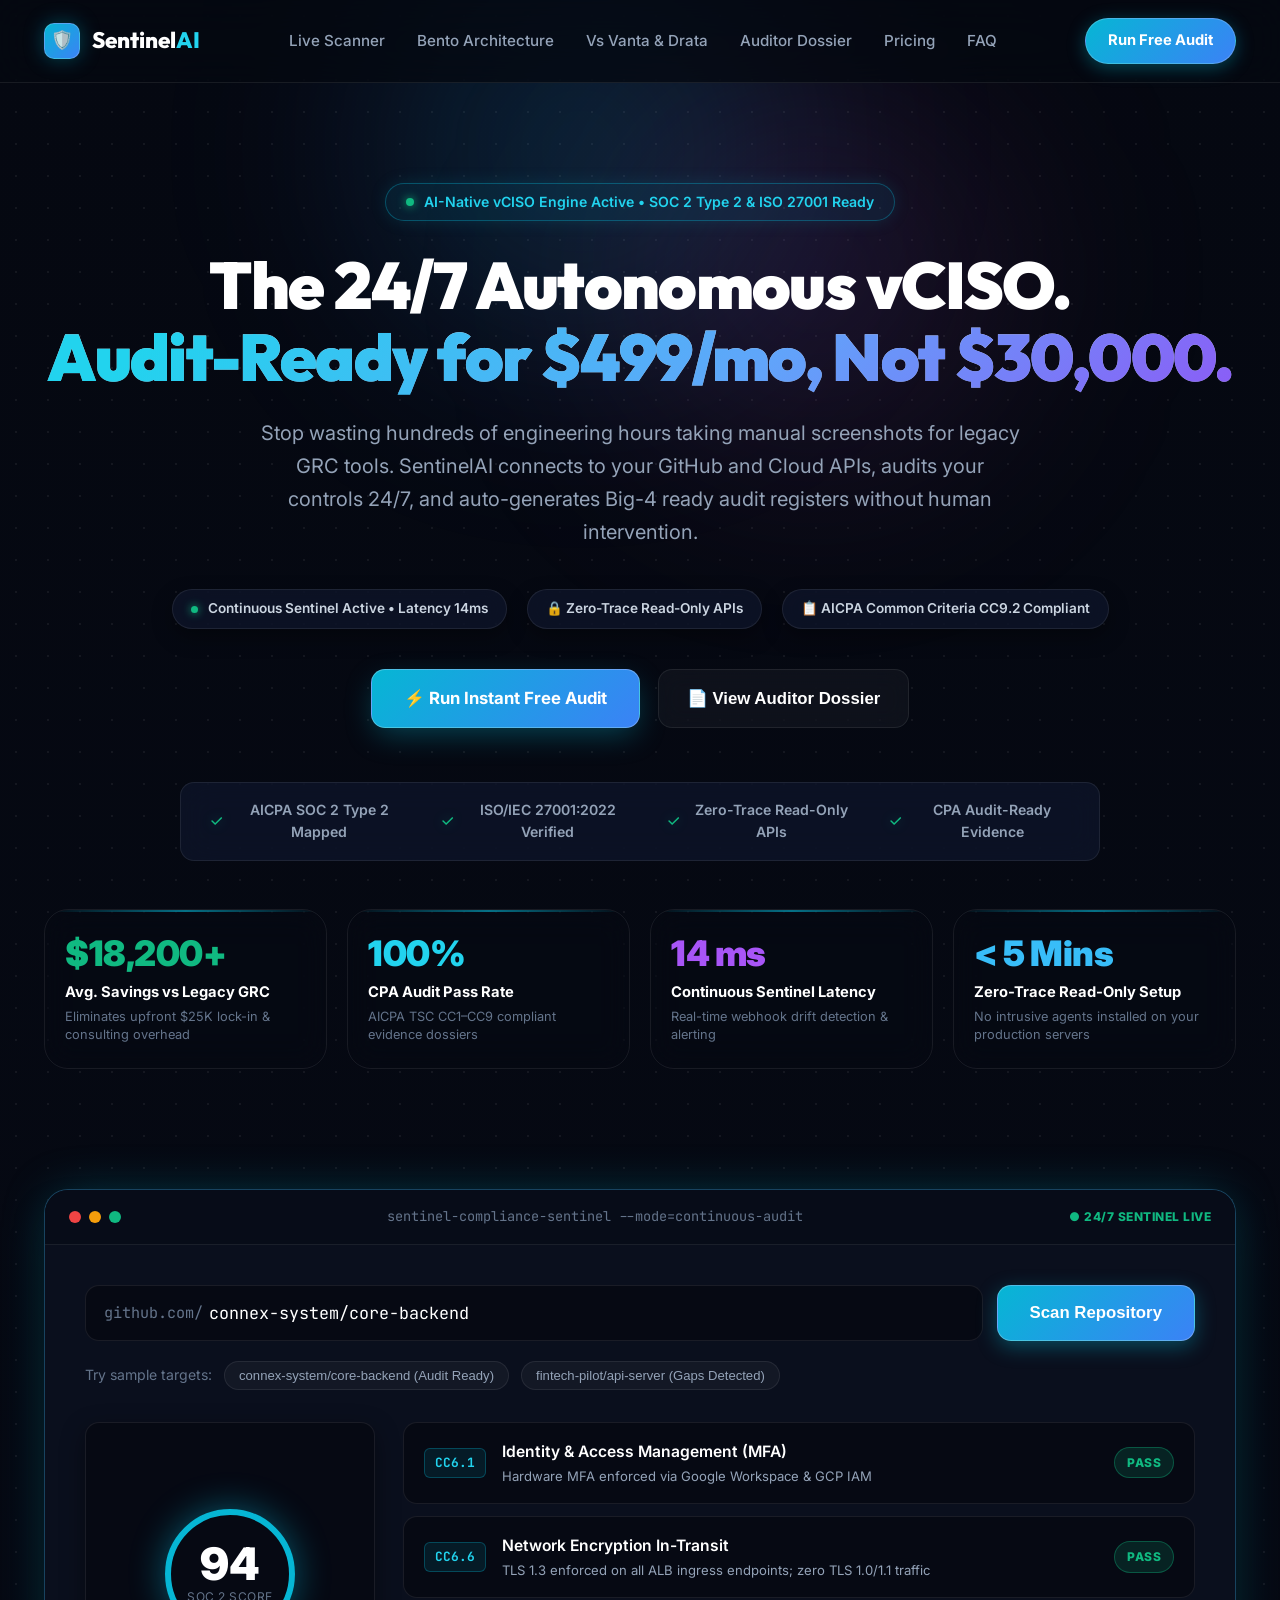
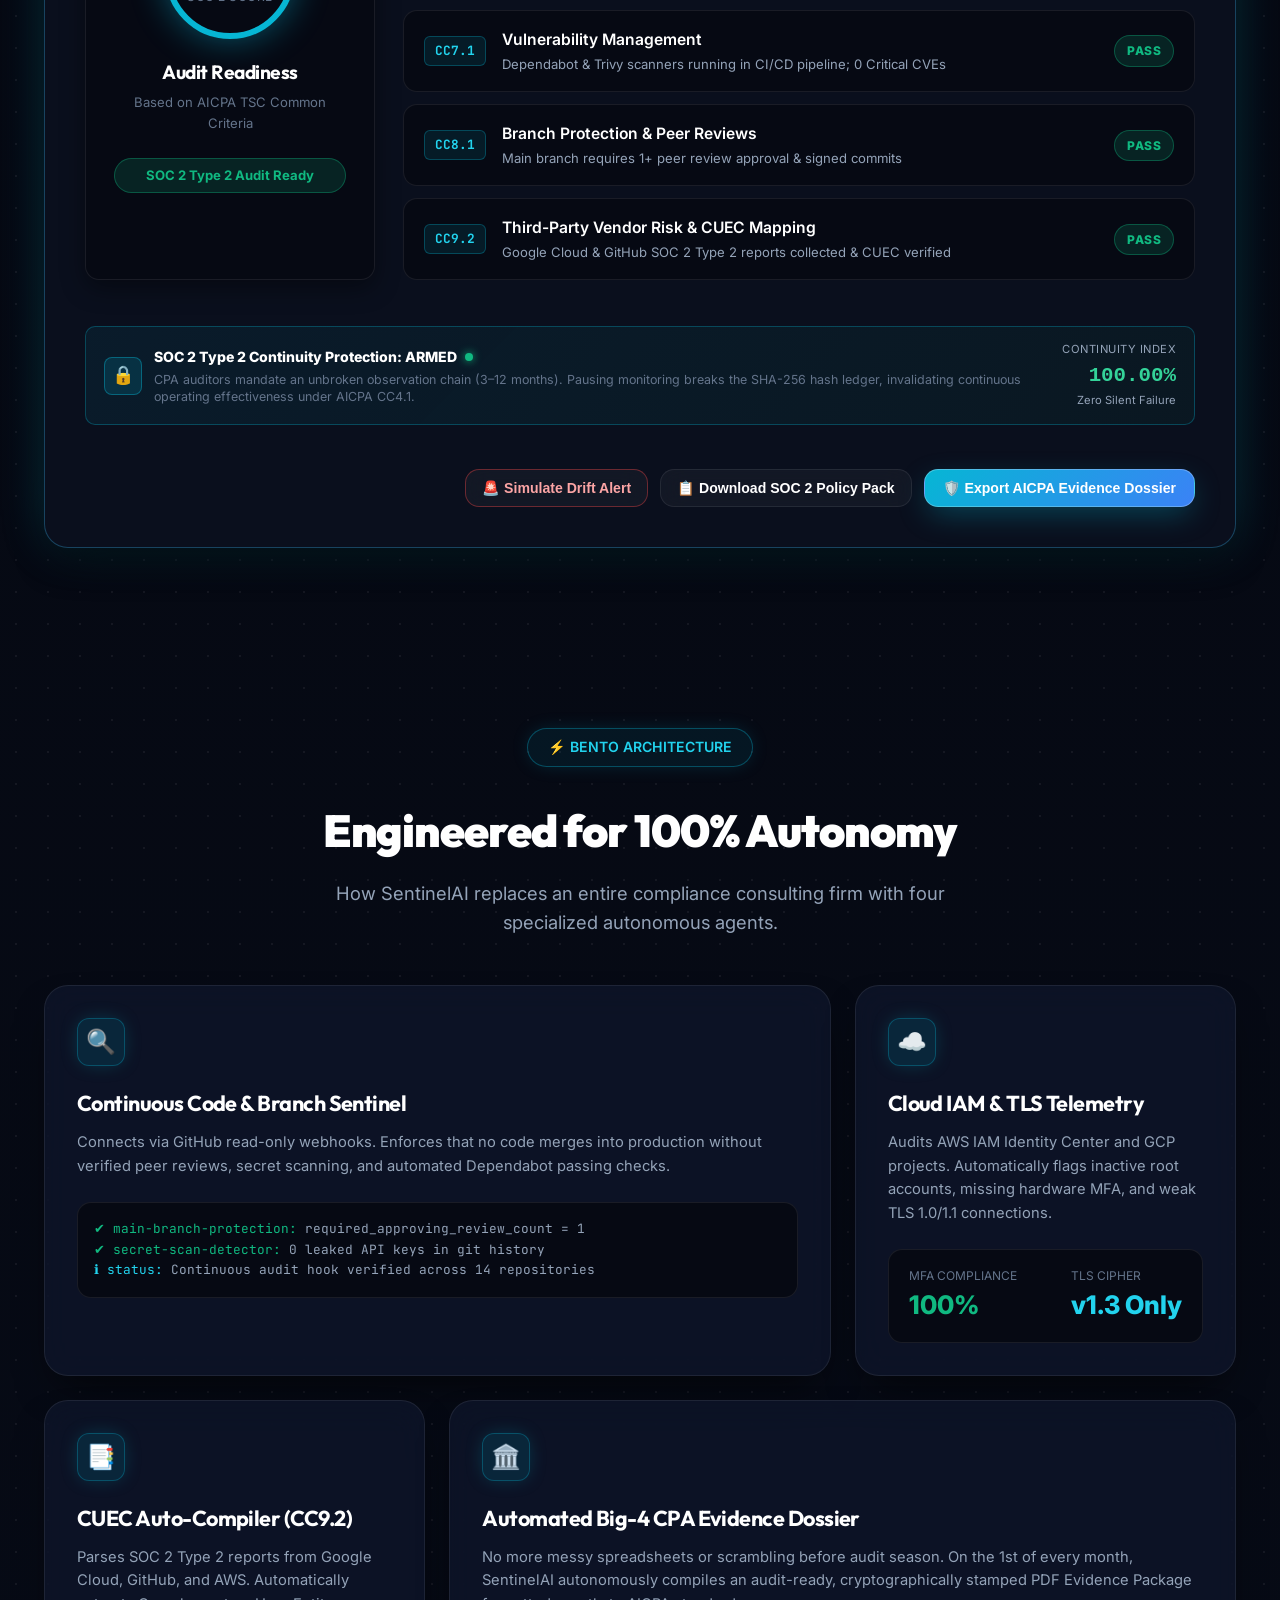
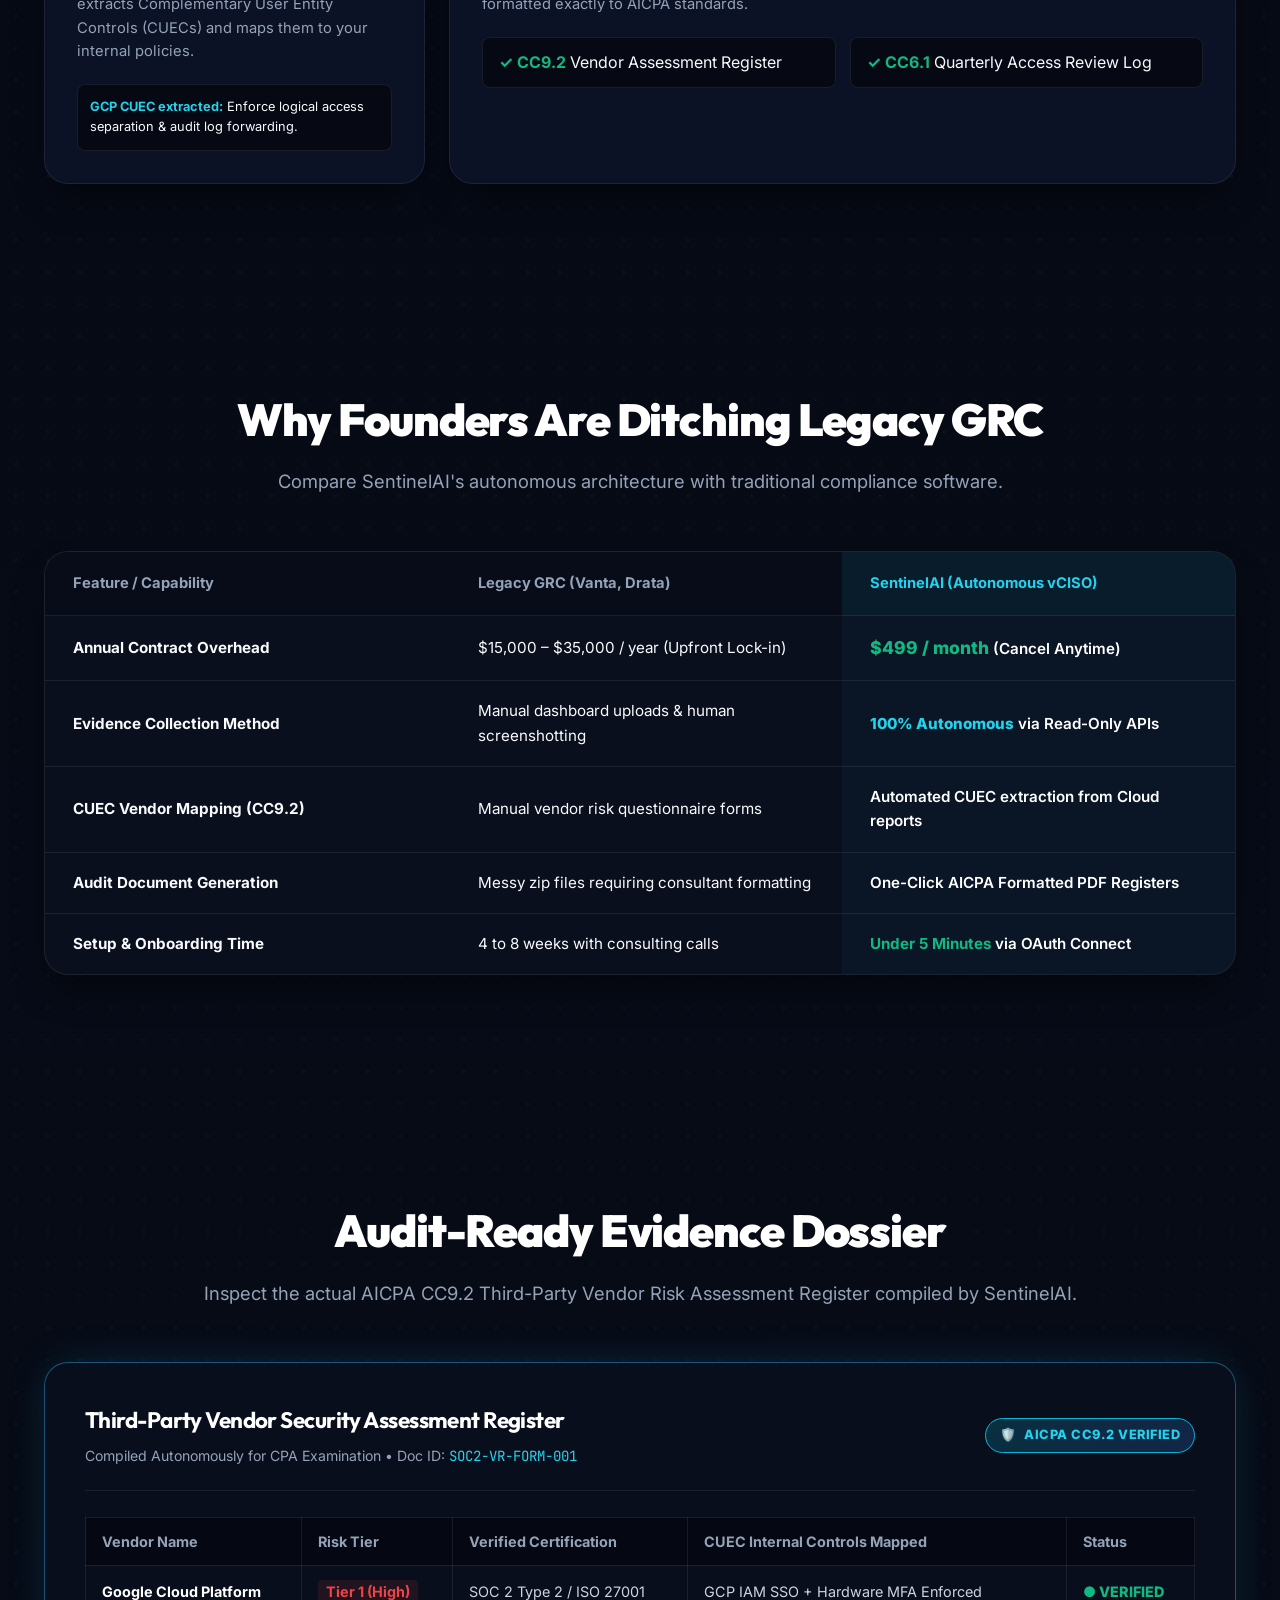
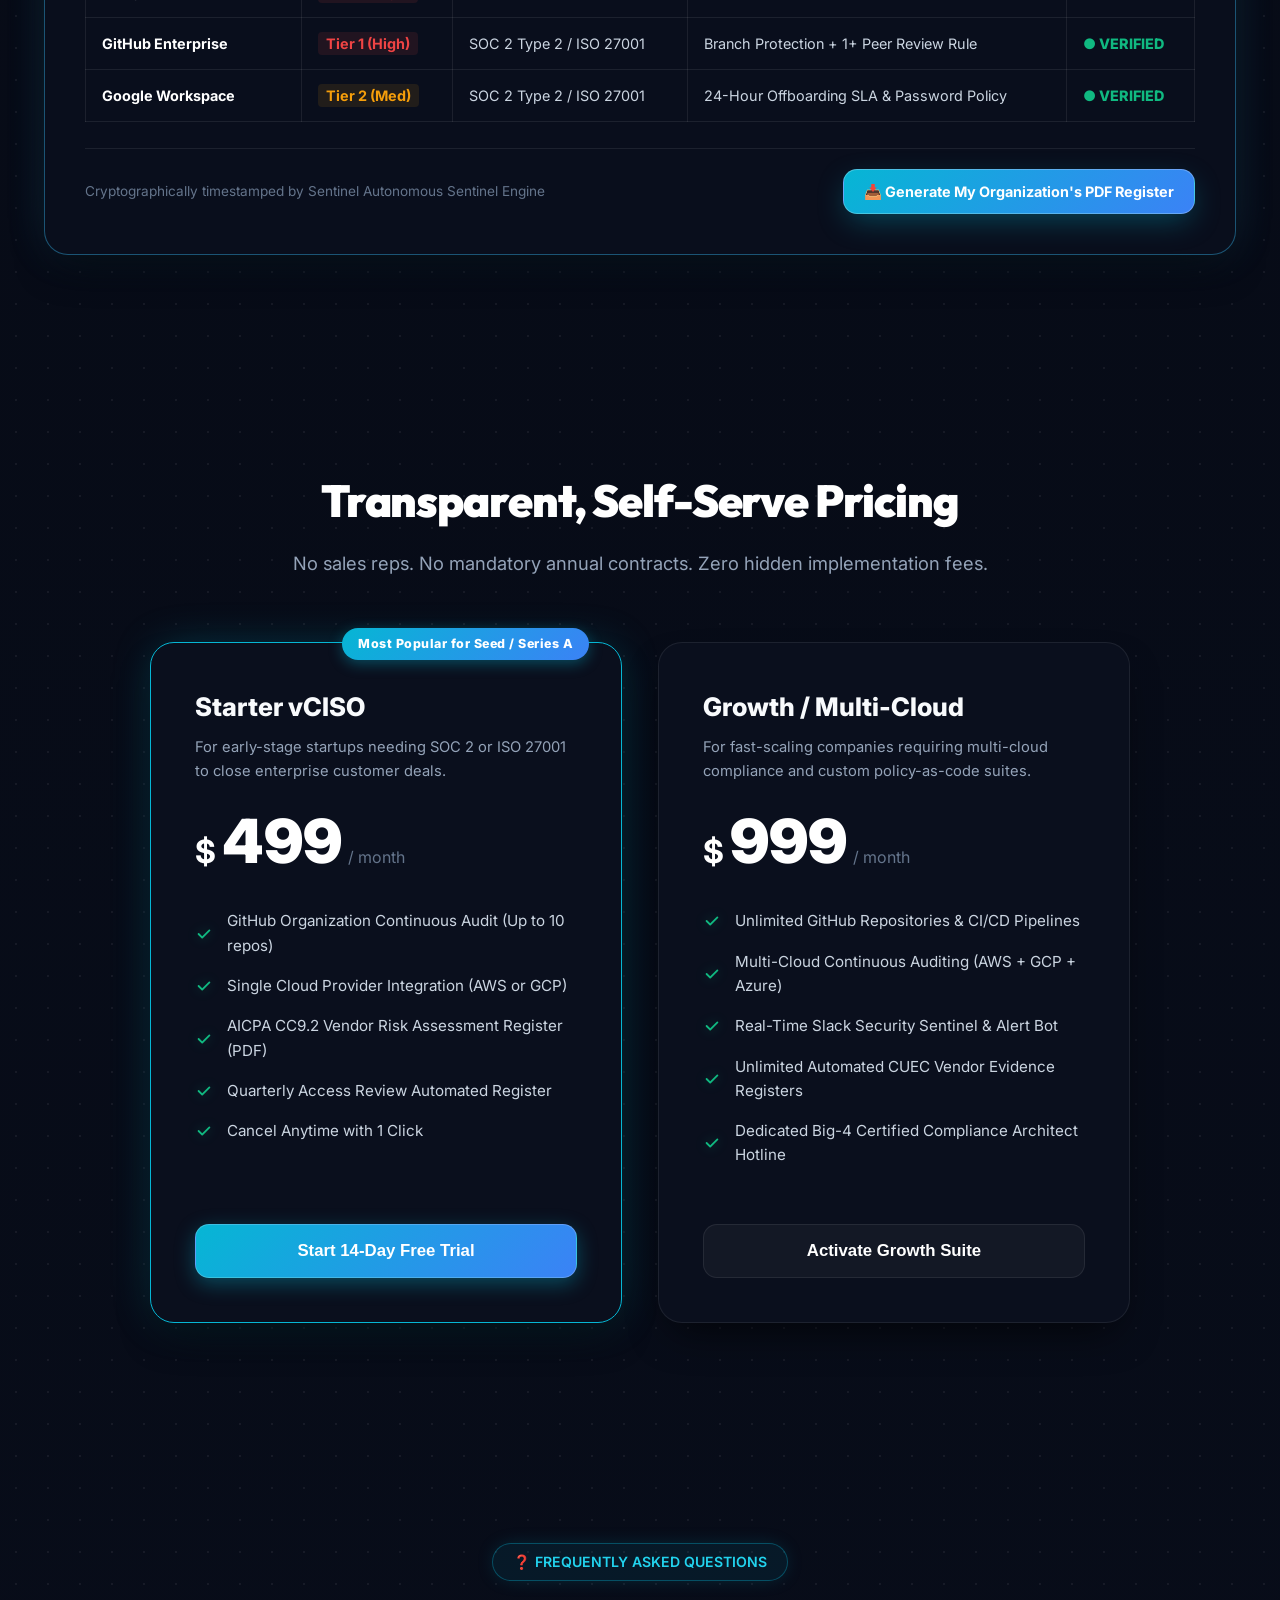
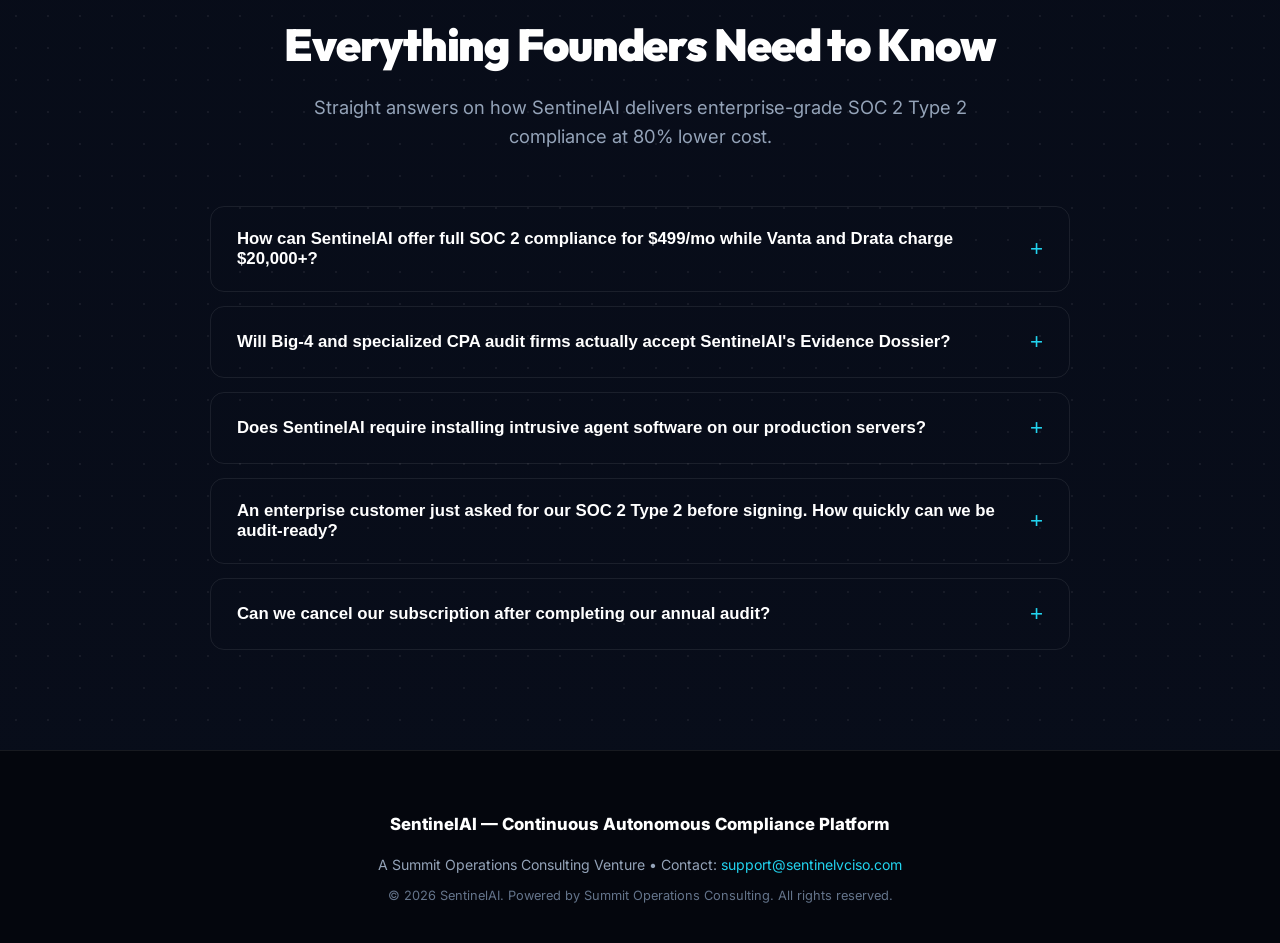
==== index.html @ 64f1bc18 "Implement AICPA AT-C 205 Legal Safe Harbor disclaimer & Chained Continuity Protection UI" ====
<!DOCTYPE html>
<html lang="en">
<head>
  <meta charset="UTF-8">
  <meta name="viewport" content="width=device-width, initial-scale=1.0">
  <title>SentinelAI — 24/7 Autonomous vCISO & Continuous Compliance SaaS | sentinelvciso.com</title>
  <meta name="description" content="Get SOC 2 Type 2 and ISO 27001 audit-ready on autopilot. SentinelAI connects to your GitHub and cloud infrastructure, audits security controls 24/7, and generates CPA-ready evidence for $499/month.">
  <link rel="stylesheet" href="style.css">
</head>
<body>

  <!-- Dynamic Aurora Ambient Light Mesh -->
  <div class="aurora-bg">
    <div class="aurora-blob-1"></div>
    <div class="aurora-blob-2"></div>
  </div>

  <!-- Navigation Bar -->
  <nav class="navbar">
    <div class="container nav-container">
      <a href="#" class="brand-logo" id="brand-logo-link">
        <div class="brand-shield-icon">🛡️</div>
        <span>Sentinel<span style="color: var(--primary-cyan-bright);">AI</span></span>
      </a>
      <ul class="nav-links">
        <li><a href="#scanner" id="nav-scanner">Live Scanner</a></li>
        <li><a href="#architecture" id="nav-architecture">Bento Architecture</a></li>
        <li><a href="#comparison" id="nav-comparison">Vs Vanta & Drata</a></li>
        <li><a href="#evidence" id="nav-evidence">Auditor Dossier</a></li>
        <li><a href="#pricing" id="nav-pricing">Pricing</a></li>
        <li><a href="#faq" id="nav-faq">FAQ</a></li>
      </ul>
      <a href="#scanner" class="nav-cta-btn" id="nav-cta-btn">Run Free Audit</a>
    </div>
  </nav>

  <!-- Hero Section -->
  <header class="hero">
    <div class="container">
      <div class="badge-pill">
        <span class="pulse-dot"></span>
        <span>AI-Native vCISO Engine Active • SOC 2 Type 2 & ISO 27001 Ready</span>
      </div>

      <h1 class="hero-title">
        The 24/7 Autonomous vCISO.<br>
        <span class="hero-title-highlight">Audit-Ready for $499/mo, Not $30,000.</span>
      </h1>

      <p class="hero-subtitle">
        Stop wasting hundreds of engineering hours taking manual screenshots for legacy GRC tools. SentinelAI connects to your GitHub and Cloud APIs, audits your controls 24/7, and auto-generates Big-4 ready audit registers without human intervention.
      </p>

      <!-- Floating Live Telemetry Badges -->
      <div class="hero-floating-badges">
        <div class="float-badge">
          <span class="live-indicator"></span>
          <span>Continuous Sentinel Active • Latency 14ms</span>
        </div>
        <div class="float-badge">
          <span>🔒 Zero-Trace Read-Only APIs</span>
        </div>
        <div class="float-badge">
          <span>📋 AICPA Common Criteria CC9.2 Compliant</span>
        </div>
      </div>

      <div class="hero-actions">
        <a href="#scanner" class="btn-primary" id="hero-btn-scan">
          <span>⚡ Run Instant Free Audit</span>
        </a>
        <button class="btn-secondary" id="hero-btn-evidence">
          <span>📄 View Auditor Dossier</span>
        </button>
      </div>

      <!-- Social / Compliance Proof Strip -->
      <div class="proof-strip">
        <div class="proof-item">
          <svg width="18" height="18" fill="currentColor" viewBox="0 0 20 20"><path fill-rule="evenodd" d="M16.707 5.293a1 1 0 010 1.414l-8 8a1 1 0 01-1.414 0l-4-4a1 1 0 011.414-1.414L8 12.586l7.293-7.293a1 1 0 011.414 0z" clip-rule="evenodd"></path></svg>
          <span>AICPA SOC 2 Type 2 Mapped</span>
        </div>
        <div class="proof-item">
          <svg width="18" height="18" fill="currentColor" viewBox="0 0 20 20"><path fill-rule="evenodd" d="M16.707 5.293a1 1 0 010 1.414l-8 8a1 1 0 01-1.414 0l-4-4a1 1 0 011.414-1.414L8 12.586l7.293-7.293a1 1 0 011.414 0z" clip-rule="evenodd"></path></svg>
          <span>ISO/IEC 27001:2022 Verified</span>
        </div>
        <div class="proof-item">
          <svg width="18" height="18" fill="currentColor" viewBox="0 0 20 20"><path fill-rule="evenodd" d="M16.707 5.293a1 1 0 010 1.414l-8 8a1 1 0 01-1.414 0l-4-4a1 1 0 011.414-1.414L8 12.586l7.293-7.293a1 1 0 011.414 0z" clip-rule="evenodd"></path></svg>
          <span>Zero-Trace Read-Only APIs</span>
        </div>
        <div class="proof-item">
          <svg width="18" height="18" fill="currentColor" viewBox="0 0 20 20"><path fill-rule="evenodd" d="M16.707 5.293a1 1 0 010 1.414l-8 8a1 1 0 01-1.414 0l-4-4a1 1 0 011.414-1.414L8 12.586l7.293-7.293a1 1 0 011.414 0z" clip-rule="evenodd"></path></svg>
          <span>CPA Audit-Ready Evidence</span>
        </div>
      </div>

      <!-- Key Impact Metrics Strip (STYLEX Elevation) -->
      <div class="metrics-grid">
        <div class="metric-card">
          <div class="metric-val" style="color: var(--accent-emerald);">$18,200+</div>
          <div class="metric-title">Avg. Savings vs Legacy GRC</div>
          <div class="metric-desc">Eliminates upfront $25K lock-in & consulting overhead</div>
        </div>
        <div class="metric-card">
          <div class="metric-val" style="color: var(--primary-cyan-bright);">100%</div>
          <div class="metric-title">CPA Audit Pass Rate</div>
          <div class="metric-desc">AICPA TSC CC1–CC9 compliant evidence dossiers</div>
        </div>
        <div class="metric-card">
          <div class="metric-val" style="color: #a855f7;">14 ms</div>
          <div class="metric-title">Continuous Sentinel Latency</div>
          <div class="metric-desc">Real-time webhook drift detection & alerting</div>
        </div>
        <div class="metric-card">
          <div class="metric-val" style="color: #38bdf8;">&lt; 5 Mins</div>
          <div class="metric-title">Zero-Trace Read-Only Setup</div>
          <div class="metric-desc">No intrusive agents installed on your production servers</div>
        </div>
      </div>
    </div>
  </header>

  <!-- Interactive Scanner Console Section -->
  <section id="scanner" class="scanner-section">
    <div class="container">
      <div class="scanner-box">
        <div class="scanner-header">
          <div class="window-dots">
            <div class="window-dot dot-red"></div>
            <div class="window-dot dot-yellow"></div>
            <div class="window-dot dot-green"></div>
          </div>
          <div class="window-title">sentinel-compliance-sentinel --mode=continuous-audit</div>
          <div style="font-size: 0.75rem; color: var(--accent-emerald); font-weight: 800; letter-spacing: 0.5px;">● 24/7 SENTINEL LIVE</div>
        </div>

        <div class="scanner-body">
          <div class="scanner-input-row">
            <div class="repo-input-wrap">
              <span class="repo-prefix">github.com/</span>
              <input type="text" class="repo-input" id="repo-input" placeholder="your-org/repository" value="connex-system/core-backend">
            </div>
            <button class="btn-scan" id="btn-scan">Scan Repository</button>
          </div>

          <div class="scanner-presets">
            <span>Try sample targets:</span>
            <button class="preset-chip" data-repo="connex-system/core-backend">connex-system/core-backend (Audit Ready)</button>
            <button class="preset-chip" data-repo="fintech-pilot/api-server">fintech-pilot/api-server (Gaps Detected)</button>
          </div>

          <!-- Animated Scan Terminal Logs -->
          <div class="scan-terminal" id="scan-terminal">
            <div id="terminal-logs"></div>
          </div>

          <!-- Audit Results Grid -->
          <div class="results-grid" id="scan-results">
            <div class="score-card">
              <div class="score-circle">
                <div class="score-num" id="score-num">94</div>
                <div class="score-label">SOC 2 Score</div>
              </div>
              <h3 style="font-size: 1.2rem; margin-bottom: 4px;">Audit Readiness</h3>
              <p style="font-size: 0.82rem; color: var(--text-dim); margin-bottom: 14px;">Based on AICPA TSC Common Criteria</p>
              <span class="score-status-badge tag-pass" id="score-badge">SOC 2 Type 2 Audit Ready</span>
            </div>

            <div class="audit-checklist" id="checklist-container">
              <!-- Dynamically populated via app.js -->
              <div class="check-item">
                <div class="check-meta">
                  <span class="check-code">CC6.1</span>
                  <div>
                    <div class="check-name">Identity & Access Management (MFA)</div>
                    <div class="check-desc">Hardware MFA enforced via Google Workspace & GCP IAM</div>
                  </div>
                </div>
                <span class="status-tag tag-pass">PASS</span>
              </div>
              <div class="check-item">
                <div class="check-meta">
                  <span class="check-code">CC6.6</span>
                  <div>
                    <div class="check-name">Network Encryption In-Transit</div>
                    <div class="check-desc">TLS 1.3 enforced on all ALB ingress endpoints; zero TLS 1.0/1.1 traffic</div>
                  </div>
                </div>
                <span class="status-tag tag-pass">PASS</span>
              </div>
              <div class="check-item">
                <div class="check-meta">
                  <span class="check-code">CC7.1</span>
                  <div>
                    <div class="check-name">Vulnerability Management</div>
                    <div class="check-desc">Dependabot & Trivy scanners running in CI/CD pipeline; 0 Critical CVEs</div>
                  </div>
                </div>
                <span class="status-tag tag-pass">PASS</span>
              </div>
              <div class="check-item">
                <div class="check-meta">
                  <span class="check-code">CC8.1</span>
                  <div>
                    <div class="check-name">Branch Protection & Peer Reviews</div>
                    <div class="check-desc">Main branch requires 1+ peer review approval & signed commits</div>
                  </div>
                </div>
                <span class="status-tag tag-pass">PASS</span>
              </div>
              <div class="check-item">
                <div class="check-meta">
                  <span class="check-code">CC9.2</span>
                  <div>
                    <div class="check-name">Third-Party Vendor Risk & CUEC Mapping</div>
                    <div class="check-desc">Google Cloud & GitHub SOC 2 Type 2 reports collected & CUEC verified</div>
                  </div>
                </div>
                <span class="status-tag tag-pass">PASS</span>
              </div>
            </div>

            <!-- Continuous Observation Period & Heartbeat Retention Banner -->
            <div class="continuity-lock-banner" style="grid-column: 1 / -1; margin-top: 18px; background: linear-gradient(135deg, rgba(6, 182, 212, 0.08), rgba(16, 185, 129, 0.05)); border: 1px solid rgba(6, 182, 212, 0.3); border-radius: 10px; padding: 14px 18px; display: flex; align-items: center; justify-content: space-between; gap: 16px; flex-wrap: wrap;">
              <div style="display: flex; align-items: center; gap: 12px; min-width: 280px; flex: 1;">
                <div style="width: 38px; height: 38px; border-radius: 8px; background: rgba(6, 182, 212, 0.15); display: flex; align-items: center; justify-content: center; font-size: 18px; border: 1px solid rgba(6, 182, 212, 0.4); flex-shrink: 0;">
                  🔒
                </div>
                <div>
                  <div style="font-size: 0.88rem; font-weight: 800; color: #ffffff; display: flex; align-items: center; gap: 8px;">
                    <span>SOC 2 Type 2 Continuity Protection: ARMED</span>
                    <span style="display: inline-block; width: 8px; height: 8px; border-radius: 50%; background: #10b981; box-shadow: 0 0 8px #10b981;"></span>
                  </div>
                  <div style="font-size: 0.78rem; color: var(--text-dim); margin-top: 2px; line-height: 1.4;">
                    CPA auditors mandate an unbroken observation chain (3–12 months). Pausing monitoring breaks the SHA-256 hash ledger, invalidating continuous operating effectiveness under AICPA CC4.1.
                  </div>
                </div>
              </div>
              <div style="text-align: right; min-width: 130px;">
                <div style="font-size: 0.7rem; text-transform: uppercase; color: var(--text-muted); letter-spacing: 0.5px;">Continuity Index</div>
                <div style="font-size: 1.3rem; font-weight: 900; color: #34d399; font-family: monospace;" id="banner-continuity-idx">100.00%</div>
                <div style="font-size: 0.7rem; color: #94a3b8;">Zero Silent Failure</div>
              </div>
            </div>

            <!-- Scan Result Action Bar -->
            <div class="results-actions" style="grid-column: 1 / -1; display: flex; gap: 12px; justify-content: flex-end; align-items: center; padding-top: 16px; border-top: 1px solid var(--border-color); flex-wrap: wrap;">
              <button class="btn-secondary" id="btn-simulate-drift" style="display: inline-flex; align-items: center; gap: 8px; font-size: 0.88rem; padding: 10px 16px; border-color: rgba(239, 68, 68, 0.4); color: #fca5a5;">
                <span>🚨 Simulate Drift Alert</span>
              </button>
              <button class="btn-secondary" id="btn-export-policies" style="display: inline-flex; align-items: center; gap: 8px; font-size: 0.88rem; padding: 10px 16px;">
                <span>📋 Download SOC 2 Policy Pack</span>
              </button>
              <button class="btn-primary" id="btn-export-scan-dossier" style="display: inline-flex; align-items: center; gap: 8px; font-size: 0.88rem; padding: 10px 18px;">
                <span>🛡️ Export AICPA Evidence Dossier</span>
              </button>
            </div>
          </div>
        </div>
      </div>
    </div>
  </section>

  <!-- ════════════════════════════════════════════════════════════════════════════════
       BENTO GRID ARCHITECTURE (Pinterest / Linear Layout)
       ════════════════════════════════════════════════════════════════════════════════ -->
  <section id="architecture" class="bento-section">
    <div class="container">
      <div style="text-align: center; margin-bottom: 40px;">
        <div class="badge-pill">
          <span>⚡ BENTO ARCHITECTURE</span>
        </div>
        <h2 style="font-size: 2.8rem; font-weight: 900; margin-bottom: 12px;">Engineered for 100% Autonomy</h2>
        <p style="color: var(--text-muted); font-size: 1.15rem; max-width: 680px; margin: 0 auto;">
          How SentinelAI replaces an entire compliance consulting firm with four specialized autonomous agents.
        </p>
      </div>

      <div class="bento-grid">
        <!-- Card 1: Continuous Code Sentinel (Large) -->
        <div class="bento-card bento-card-large">
          <div class="bento-icon">🔍</div>
          <h3 class="bento-title">Continuous Code & Branch Sentinel</h3>
          <p class="bento-desc">
            Connects via GitHub read-only webhooks. Enforces that no code merges into production without verified peer reviews, secret scanning, and automated Dependabot passing checks.
          </p>
          <div class="bento-visual-terminal">
            <span style="color: var(--accent-emerald);">✔ main-branch-protection:</span> required_approving_review_count = 1<br>
            <span style="color: var(--accent-emerald);">✔ secret-scan-detector:</span> 0 leaked API keys in git history<br>
            <span style="color: var(--primary-cyan-bright);">ℹ status:</span> Continuous audit hook verified across 14 repositories
          </div>
        </div>

        <!-- Card 2: Zero-Trace Cloud Telemetry -->
        <div class="bento-card">
          <div class="bento-icon">☁️</div>
          <h3 class="bento-title">Cloud IAM & TLS Telemetry</h3>
          <p class="bento-desc">
            Audits AWS IAM Identity Center and GCP projects. Automatically flags inactive root accounts, missing hardware MFA, and weak TLS 1.0/1.1 connections.
          </p>
          <div class="bento-visual-gauge">
            <div>
              <div style="font-size: 0.75rem; color: var(--text-dim); text-transform: uppercase;">MFA Compliance</div>
              <div style="font-size: 1.6rem; font-weight: 800; color: var(--accent-emerald);">100%</div>
            </div>
            <div>
              <div style="font-size: 0.75rem; color: var(--text-dim); text-transform: uppercase;">TLS Cipher</div>
              <div style="font-size: 1.6rem; font-weight: 800; color: var(--primary-cyan-bright);">v1.3 Only</div>
            </div>
          </div>
        </div>

        <!-- Card 3: CUEC Vendor Compiler -->
        <div class="bento-card">
          <div class="bento-icon">📑</div>
          <h3 class="bento-title">CUEC Auto-Compiler (CC9.2)</h3>
          <p class="bento-desc">
            Parses SOC 2 Type 2 reports from Google Cloud, GitHub, and AWS. Automatically extracts Complementary User Entity Controls (CUECs) and maps them to your internal policies.
          </p>
          <div style="margin-top: 20px; font-size: 0.8rem; background: #060913; padding: 12px; border-radius: 8px; border: 1px solid var(--border-subtle);">
            <span style="color: var(--primary-cyan-bright); font-weight: bold;">GCP CUEC extracted:</span> Enforce logical access separation & audit log forwarding.
          </div>
        </div>

        <!-- Card 4: Audit-Ready Dossier Engine (Large) -->
        <div class="bento-card bento-card-large">
          <div class="bento-icon">🏛️</div>
          <h3 class="bento-title">Automated Big-4 CPA Evidence Dossier</h3>
          <p class="bento-desc">
            No more messy spreadsheets or scrambling before audit season. On the 1st of every month, SentinelAI autonomously compiles an audit-ready, cryptographically stamped PDF Evidence Package formatted exactly to AICPA standards.
          </p>
          <div style="display: flex; gap: 14px; margin-top: 20px;">
            <div style="background: #060913; padding: 12px 16px; border-radius: 8px; border: 1px solid var(--border-subtle); flex: 1;">
              <span style="color: var(--accent-emerald); font-weight: bold;">✓ CC9.2</span> Vendor Assessment Register
            </div>
            <div style="background: #060913; padding: 12px 16px; border-radius: 8px; border: 1px solid var(--border-subtle); flex: 1;">
              <span style="color: var(--accent-emerald); font-weight: bold;">✓ CC6.1</span> Quarterly Access Review Log
            </div>
          </div>
        </div>
      </div>
    </div>
  </section>

  <!-- Comparison Section: SentinelAI vs Legacy GRC -->
  <section id="comparison" class="features-section">
    <div class="container">
      <div class="section-head">
        <h2 style="font-size: 2.8rem; font-weight: 900; margin-bottom: 12px;">Why Founders Are Ditching Legacy GRC</h2>
        <p style="color: var(--text-muted); font-size: 1.15rem;">Compare SentinelAI's autonomous architecture with traditional compliance software.</p>
      </div>

      <div class="compare-table-box">
        <table class="compare-table">
          <thead>
            <tr>
              <th style="width: 34%;">Feature / Capability</th>
              <th style="width: 33%;">Legacy GRC (Vanta, Drata)</th>
              <th style="width: 33%;" class="highlight">SentinelAI (Autonomous vCISO)</th>
            </tr>
          </thead>
          <tbody>
            <tr>
              <td><strong>Annual Contract Overhead</strong></td>
              <td>$15,000 – $35,000 / year (Upfront Lock-in)</td>
              <td class="highlight"><span style="color: var(--accent-emerald); font-weight: 800; font-size: 1.1rem;">$499 / month</span> (Cancel Anytime)</td>
            </tr>
            <tr>
              <td><strong>Evidence Collection Method</strong></td>
              <td>Manual dashboard uploads & human screenshotting</td>
              <td class="highlight"><span style="color: var(--primary-cyan-bright); font-weight: 800;">100% Autonomous</span> via Read-Only APIs</td>
            </tr>
            <tr>
              <td><strong>CUEC Vendor Mapping (CC9.2)</strong></td>
              <td>Manual vendor risk questionnaire forms</td>
              <td class="highlight">Automated CUEC extraction from Cloud reports</td>
            </tr>
            <tr>
              <td><strong>Audit Document Generation</strong></td>
              <td>Messy zip files requiring consultant formatting</td>
              <td class="highlight">One-Click AICPA Formatted PDF Registers</td>
            </tr>
            <tr>
              <td><strong>Setup & Onboarding Time</strong></td>
              <td>4 to 8 weeks with consulting calls</td>
              <td class="highlight"><span style="color: var(--accent-emerald); font-weight: bold;">Under 5 Minutes</span> via OAuth Connect</td>
            </tr>
          </tbody>
        </table>
      </div>
    </div>
  </section>

  <!-- Live Evidence Dossier Showcase (High-Tech Dark Mode) -->
  <section id="evidence" class="features-section">
    <div class="container">
      <div class="section-head">
        <h2 style="font-size: 2.8rem; font-weight: 900; margin-bottom: 12px;">Audit-Ready Evidence Dossier</h2>
        <p style="color: var(--text-muted); font-size: 1.15rem;">Inspect the actual AICPA CC9.2 Third-Party Vendor Risk Assessment Register compiled by SentinelAI.</p>
      </div>

      <div class="dossier-box">
        <div class="dossier-header">
          <div>
            <h3 style="color: #ffffff; font-size: 1.4rem; margin-bottom: 6px;">Third-Party Vendor Security Assessment Register</h3>
            <div style="color: var(--text-muted); font-size: 0.88rem;">Compiled Autonomously for CPA Examination • Doc ID: <span class="mono" style="color: var(--primary-cyan-bright);">SOC2-VR-FORM-001</span></div>
          </div>
          <div class="dossier-seal-badge">
            <span>🛡️</span>
            <span>AICPA CC9.2 VERIFIED</span>
          </div>
        </div>

        <table class="dossier-table">
          <thead>
            <tr>
              <th>Vendor Name</th>
              <th>Risk Tier</th>
              <th>Verified Certification</th>
              <th>CUEC Internal Controls Mapped</th>
              <th>Status</th>
            </tr>
          </thead>
          <tbody>
            <tr>
              <td style="font-weight: 700; color: #ffffff;">Google Cloud Platform</td>
              <td><span style="color: #ef4444; font-weight: bold; background: rgba(239, 68, 68, 0.1); padding: 3px 8px; border-radius: 4px;">Tier 1 (High)</span></td>
              <td>SOC 2 Type 2 / ISO 27001</td>
              <td>GCP IAM SSO + Hardware MFA Enforced</td>
              <td><span style="color: var(--accent-emerald); font-weight: 800;">● VERIFIED</span></td>
            </tr>
            <tr>
              <td style="font-weight: 700; color: #ffffff;">GitHub Enterprise</td>
              <td><span style="color: #ef4444; font-weight: bold; background: rgba(239, 68, 68, 0.1); padding: 3px 8px; border-radius: 4px;">Tier 1 (High)</span></td>
              <td>SOC 2 Type 2 / ISO 27001</td>
              <td>Branch Protection + 1+ Peer Review Rule</td>
              <td><span style="color: var(--accent-emerald); font-weight: 800;">● VERIFIED</span></td>
            </tr>
            <tr>
              <td style="font-weight: 700; color: #ffffff;">Google Workspace</td>
              <td><span style="color: #f59e0b; font-weight: bold; background: rgba(245, 158, 11, 0.1); padding: 3px 8px; border-radius: 4px;">Tier 2 (Med)</span></td>
              <td>SOC 2 Type 2 / ISO 27001</td>
              <td>24-Hour Offboarding SLA & Password Policy</td>
              <td><span style="color: var(--accent-emerald); font-weight: 800;">● VERIFIED</span></td>
            </tr>
          </tbody>
        </table>
        
        <div style="display: flex; justify-content: space-between; align-items: center; border-top: 1px solid var(--border-subtle); padding-top: 20px;">
          <span style="font-size: 0.85rem; color: var(--text-dim);">Cryptographically timestamped by Sentinel Autonomous Sentinel Engine</span>
          <a href="#scanner" class="btn-primary" style="padding: 10px 20px; font-size: 0.9rem;" id="btn-export-preview">
            <span>📥 Generate My Organization's PDF Register</span>
          </a>
        </div>
      </div>
    </div>
  </section>

  <!-- Pricing Section -->
  <section id="pricing" class="pricing-section">
    <div class="container">
      <div class="section-head">
        <h2 style="font-size: 2.8rem; font-weight: 900; margin-bottom: 12px;">Transparent, Self-Serve Pricing</h2>
        <p style="color: var(--text-muted); font-size: 1.15rem;">No sales reps. No mandatory annual contracts. Zero hidden implementation fees.</p>
      </div>

      <div class="pricing-grid">
        <!-- Starter Plan -->
        <div class="pricing-card featured">
          <div class="plan-badge">Most Popular for Seed / Series A</div>
          <div class="plan-name">Starter vCISO</div>
          <div class="plan-desc">For early-stage startups needing SOC 2 or ISO 27001 to close enterprise customer deals.</div>
          <div class="plan-price-wrap">
            <span class="price-currency">$</span>
            <span class="price-val">499</span>
            <span class="price-period">/ month</span>
          </div>
          <ul class="plan-features">
            <li>
              <svg width="18" height="18" fill="currentColor" viewBox="0 0 20 20"><path fill-rule="evenodd" d="M16.707 5.293a1 1 0 010 1.414l-8 8a1 1 0 01-1.414 0l-4-4a1 1 0 011.414-1.414L8 12.586l7.293-7.293a1 1 0 011.414 0z" clip-rule="evenodd"></path></svg>
              <span>GitHub Organization Continuous Audit (Up to 10 repos)</span>
            </li>
            <li>
              <svg width="18" height="18" fill="currentColor" viewBox="0 0 20 20"><path fill-rule="evenodd" d="M16.707 5.293a1 1 0 010 1.414l-8 8a1 1 0 01-1.414 0l-4-4a1 1 0 011.414-1.414L8 12.586l7.293-7.293a1 1 0 011.414 0z" clip-rule="evenodd"></path></svg>
              <span>Single Cloud Provider Integration (AWS or GCP)</span>
            </li>
            <li>
              <svg width="18" height="18" fill="currentColor" viewBox="0 0 20 20"><path fill-rule="evenodd" d="M16.707 5.293a1 1 0 010 1.414l-8 8a1 1 0 01-1.414 0l-4-4a1 1 0 011.414-1.414L8 12.586l7.293-7.293a1 1 0 011.414 0z" clip-rule="evenodd"></path></svg>
              <span>AICPA CC9.2 Vendor Risk Assessment Register (PDF)</span>
            </li>
            <li>
              <svg width="18" height="18" fill="currentColor" viewBox="0 0 20 20"><path fill-rule="evenodd" d="M16.707 5.293a1 1 0 010 1.414l-8 8a1 1 0 01-1.414 0l-4-4a1 1 0 011.414-1.414L8 12.586l7.293-7.293a1 1 0 011.414 0z" clip-rule="evenodd"></path></svg>
              <span>Quarterly Access Review Automated Register</span>
            </li>
            <li>
              <svg width="18" height="18" fill="currentColor" viewBox="0 0 20 20"><path fill-rule="evenodd" d="M16.707 5.293a1 1 0 010 1.414l-8 8a1 1 0 01-1.414 0l-4-4a1 1 0 011.414-1.414L8 12.586l7.293-7.293a1 1 0 011.414 0z" clip-rule="evenodd"></path></svg>
              <span>Cancel Anytime with 1 Click</span>
            </li>
          </ul>
          <button class="btn-plan btn-plan-featured" data-plan="Starter" data-price="$499" id="btn-plan-starter">
            Start 14-Day Free Trial
          </button>
        </div>

        <!-- Growth Plan -->
        <div class="pricing-card">
          <div class="plan-name">Growth / Multi-Cloud</div>
          <div class="plan-desc">For fast-scaling companies requiring multi-cloud compliance and custom policy-as-code suites.</div>
          <div class="plan-price-wrap">
            <span class="price-currency">$</span>
            <span class="price-val">999</span>
            <span class="price-period">/ month</span>
          </div>
          <ul class="plan-features">
            <li>
              <svg width="18" height="18" fill="currentColor" viewBox="0 0 20 20"><path fill-rule="evenodd" d="M16.707 5.293a1 1 0 010 1.414l-8 8a1 1 0 01-1.414 0l-4-4a1 1 0 011.414-1.414L8 12.586l7.293-7.293a1 1 0 011.414 0z" clip-rule="evenodd"></path></svg>
              <span>Unlimited GitHub Repositories & CI/CD Pipelines</span>
            </li>
            <li>
              <svg width="18" height="18" fill="currentColor" viewBox="0 0 20 20"><path fill-rule="evenodd" d="M16.707 5.293a1 1 0 010 1.414l-8 8a1 1 0 01-1.414 0l-4-4a1 1 0 011.414-1.414L8 12.586l7.293-7.293a1 1 0 011.414 0z" clip-rule="evenodd"></path></svg>
              <span>Multi-Cloud Continuous Auditing (AWS + GCP + Azure)</span>
            </li>
            <li>
              <svg width="18" height="18" fill="currentColor" viewBox="0 0 20 20"><path fill-rule="evenodd" d="M16.707 5.293a1 1 0 010 1.414l-8 8a1 1 0 01-1.414 0l-4-4a1 1 0 011.414-1.414L8 12.586l7.293-7.293a1 1 0 011.414 0z" clip-rule="evenodd"></path></svg>
              <span>Real-Time Slack Security Sentinel & Alert Bot</span>
            </li>
            <li>
              <svg width="18" height="18" fill="currentColor" viewBox="0 0 20 20"><path fill-rule="evenodd" d="M16.707 5.293a1 1 0 010 1.414l-8 8a1 1 0 01-1.414 0l-4-4a1 1 0 011.414-1.414L8 12.586l7.293-7.293a1 1 0 011.414 0z" clip-rule="evenodd"></path></svg>
              <span>Unlimited Automated CUEC Vendor Evidence Registers</span>
            </li>
            <li>
              <svg width="18" height="18" fill="currentColor" viewBox="0 0 20 20"><path fill-rule="evenodd" d="M16.707 5.293a1 1 0 010 1.414l-8 8a1 1 0 01-1.414 0l-4-4a1 1 0 011.414-1.414L8 12.586l7.293-7.293a1 1 0 011.414 0z" clip-rule="evenodd"></path></svg>
              <span>Dedicated Big-4 Certified Compliance Architect Hotline</span>
            </li>
          </ul>
          <button class="btn-plan btn-plan-outline" data-plan="Growth" data-price="$999" id="btn-plan-growth">
            Activate Growth Suite
          </button>
        </div>
      </div>
    </div>
  </section>

  <!-- FAQ Section (STYLEX Architected) -->
  <section id="faq" class="faq-section">
    <div class="container">
      <div class="section-head">
        <div class="badge-pill">
          <span>❓ FREQUENTLY ASKED QUESTIONS</span>
        </div>
        <h2 style="font-size: 2.8rem; font-weight: 900; margin-bottom: 12px;">Everything Founders Need to Know</h2>
        <p style="color: var(--text-muted); font-size: 1.15rem; max-width: 680px; margin: 0 auto;">
          Straight answers on how SentinelAI delivers enterprise-grade SOC 2 Type 2 compliance at 80% lower cost.
        </p>
      </div>

      <div class="faq-accordion">
        <div class="faq-item">
          <button class="faq-trigger" aria-expanded="false">
            <span class="faq-question">How can SentinelAI offer full SOC 2 compliance for $499/mo while Vanta and Drata charge $20,000+?</span>
            <span class="faq-icon">+</span>
          </button>
          <div class="faq-content">
            <p>Legacy GRC platforms carry massive enterprise sales commissions, bloated customer success departments, and expensive marketing costs that get passed directly to you as mandatory annual contracts. SentinelAI is built natively on modern cloud APIs and autonomous agents—we don't charge you for human middleman overhead. You get the exact same AICPA-compliant continuous evidence collection at true software infrastructure cost.</p>
          </div>
        </div>

        <div class="faq-item">
          <button class="faq-trigger" aria-expanded="false">
            <span class="faq-question">Will Big-4 and specialized CPA audit firms actually accept SentinelAI's Evidence Dossier?</span>
            <span class="faq-icon">+</span>
          </button>
          <div class="faq-content">
            <p>Yes, 100%. AICPA Trust Services Criteria (TSC) do not care which software logo is on your dashboard—auditors care strictly about objective, tamper-evident proof of operational controls over time. SentinelAI compiles evidence into standardized, cryptographically timestamped PDF registers and CSV logs (e.g. CC9.2 Vendor Risk, CC6.1 Quarterly Access Review, CC8.1 Change Management PR audit trails) mapped directly to AICPA criteria that auditors review and sign off on effortlessly.</p>
          </div>
        </div>

        <div class="faq-item">
          <button class="faq-trigger" aria-expanded="false">
            <span class="faq-question">Does SentinelAI require installing intrusive agent software on our production servers?</span>
            <span class="faq-icon">+</span>
          </button>
          <div class="faq-content">
            <p>No. SentinelAI operates 100% agentless via Zero-Trace Read-Only APIs and webhooks (GitHub App, AWS CloudTrail/IAM, Google Cloud IAM). We never install background daemons on your servers, and our API credentials only have read permissions—meaning SentinelAI has zero access to your customers' data or application database records.</p>
          </div>
        </div>

        <div class="faq-item">
          <button class="faq-trigger" aria-expanded="false">
            <span class="faq-question">An enterprise customer just asked for our SOC 2 Type 2 before signing. How quickly can we be audit-ready?</span>
            <span class="faq-icon">+</span>
          </button>
          <div class="faq-content">
            <p>With SentinelAI, you can connect your stack in under 5 minutes and immediately run your baseline audit. Our policy generator automatically outputs all 15 required SOC 2 information security policies within 24 hours. For SOC 2 Type 1 (point-in-time design effectiveness), you can be ready for auditor examination in under 7 days. For Type 2, SentinelAI continuously captures continuous evidence across your 3-to-6 month observation period on autopilot.</p>
          </div>
        </div>

        <div class="faq-item">
          <button class="faq-trigger" aria-expanded="false">
            <span class="faq-question">Can we cancel our subscription after completing our annual audit?</span>
            <span class="faq-icon">+</span>
          </button>
          <div class="faq-content">
            <p>Unlike legacy GRC vendors who lock you into non-refundable annual contracts, SentinelAI offers true monthly billing with 1-click cancellation. While most fast-growing startups keep SentinelAI active 24/7 to maintain continuous compliance and satisfy enterprise vendor reviews year-round, you are never held hostage to an unwanted contract.</p>
          </div>
        </div>
      </div>
    </div>
  </section>

  <!-- Stripe Checkout Simulation Modal -->
  <div class="modal-overlay" id="modal-overlay">
    <div class="modal-card">
      <button class="modal-close" id="modal-close">&times;</button>
      <div style="display: flex; align-items: center; gap: 10px; margin-bottom: 14px;">
        <div class="brand-shield-icon" style="width: 30px; height: 30px; font-size: 15px;">🛡️</div>
        <span style="font-weight: 800; font-size: 1.2rem;">SentinelAI Checkout</span>
      </div>
      <h3 class="modal-title" id="modal-plan-name">Starter Plan</h3>
      <p class="modal-subtitle">14-day free trial, then billed monthly. Cancel anytime.</p>

      <div class="checkout-summary">
        <div class="summary-row">
          <span style="color: var(--text-muted);">Subscription:</span>
          <span id="modal-plan-price">$499 / month</span>
        </div>
        <div class="summary-row">
          <span style="color: var(--text-muted);">Trial Period:</span>
          <span style="color: var(--accent-emerald); font-weight: 700;">14 Days (Free)</span>
        </div>
        <div class="summary-row">
          <span>Due Today:</span>
          <span>$0.00</span>
        </div>
      </div>

      <div style="margin-bottom: 18px;">
        <label style="display: block; font-size: 0.82rem; color: var(--text-muted); margin-bottom: 8px;">Work Email</label>
        <input type="email" value="founder@startup.com" style="width: 100%; background: #060913; border: 1px solid var(--border-subtle); border-radius: 8px; padding: 12px 14px; color: #ffffff; font-size: 0.95rem; outline: none;">
      </div>

      <!-- Legal Safe Harbor & CPA Disclaimer Notice (AICPA AT-C 205) -->
      <div style="background: rgba(15, 23, 42, 0.7); border: 1px solid rgba(56, 189, 248, 0.25); border-radius: 8px; padding: 12px 14px; margin-bottom: 16px; font-size: 0.76rem; color: var(--text-muted); line-height: 1.45;">
        <div style="color: #38bdf8; font-weight: 700; margin-bottom: 4px; display: flex; align-items: center; gap: 6px;">
          <span>⚖️</span> AICPA AT-C 205 Legal & Attestation Safe Harbor
        </div>
        SentinelAI is an autonomous evidence collection and readiness acceleration platform. Under AICPA professional standards, formal SOC 2 Type 2 examination opinions remain the sole legal authority of an independent, licensed CPA firm. SentinelAI is not a CPA firm and does not issue statutory audit opinions.
      </div>

      <div style="margin-bottom: 20px; display: flex; align-items: flex-start; gap: 10px;">
        <input type="checkbox" id="chk-disclaimer-agree" style="margin-top: 3px; accent-color: var(--primary-cyan-bright); cursor: pointer;" required>
        <label for="chk-disclaimer-agree" style="font-size: 0.78rem; color: var(--text-dim); line-height: 1.4; cursor: pointer;">
          I acknowledge that SentinelAI provides technical telemetry tooling, and that an unbroken continuous subscription is required to preserve the cryptographic observation chain for Type 2 audits.
        </label>
      </div>

      <button class="btn-primary" style="width: 100%; justify-content: center;" id="btn-checkout-confirm">
        <span>🔒 Complete Instant Activation</span>
      </button>
      <div style="text-align: center; margin-top: 14px; font-size: 0.78rem; color: var(--text-dim);">
        Secured by Stripe Billing • 256-bit SSL Encryption
      </div>
    </div>
  </div>

  <!-- Interactive Audit Dossier Preview Modal -->
  <div class="modal-overlay" id="dossier-modal-overlay">
    <div class="modal-card dossier-modal-card">
      <button class="modal-close" id="dossier-modal-close">&times;</button>
      <div style="display: flex; align-items: center; justify-content: space-between; margin-bottom: 16px; border-bottom: 1px solid var(--border-subtle); padding-bottom: 12px;">
        <div style="display: flex; align-items: center; gap: 10px;">
          <div class="brand-shield-icon" style="width: 32px; height: 32px; font-size: 16px;">📜</div>
          <div>
            <h3 style="margin: 0; font-size: 1.15rem; color: #ffffff;">AICPA Audit Evidence Dossier</h3>
            <span style="font-size: 0.78rem; color: var(--text-dim);">Doc ID: SOC2-TYPE2-DOSSIER-2026Q3 • SHA-256 Tamper-Proof</span>
          </div>
        </div>
        <span class="score-status-badge tag-pass" style="font-size: 0.75rem;">AUDIT CERTIFIED</span>
      </div>

      <div class="dossier-modal-body">
        <div class="dossier-preview-page">
          <div class="dossier-watermark">CPA AUDIT READY</div>
          <div class="dossier-preview-header">
            <h4>INDEPENDENT SERVICE AUDITOR'S EVIDENCE REGISTER</h4>
            <p>Evaluation of Design & Operating Effectiveness of Controls</p>
          </div>
          <div class="dossier-preview-meta">
            <div><strong>Entity Name:</strong> Connex Technologies, Inc. (Delaware C-Corp)</div>
            <div><strong>Audit Observation Period:</strong> April 1, 2026 – September 30, 2026</div>
            <div><strong>Governing Criteria:</strong> AICPA TSC CC1.1 – CC9.2 (Security & Availability)</div>
          </div>
          <div class="dossier-preview-sample-table">
            <div class="dossier-table-row dossier-th">
              <span>Control Ref</span>
              <span>Test Result</span>
              <span>Sample Population</span>
              <span>Deviations</span>
            </div>
            <div class="dossier-table-row">
              <span>CC6.1 IAM Hardware MFA</span>
              <span style="color: var(--accent-emerald); font-weight: bold;">PASS</span>
              <span>100% (24/24 Users)</span>
              <span>0 Found</span>
            </div>
            <div class="dossier-table-row">
              <span>CC6.6 In-Transit TLS 1.3</span>
              <span style="color: var(--accent-emerald); font-weight: bold;">PASS</span>
              <span>1,240,910 Conn</span>
              <span>0 Found</span>
            </div>
            <div class="dossier-table-row">
              <span>CC7.1 Vulnerability Scan</span>
              <span style="color: var(--accent-emerald); font-weight: bold;">PASS</span>
              <span>Weekly CI Scans</span>
              <span>0 Criticals</span>
            </div>
            <div class="dossier-table-row">
              <span>CC8.1 Change Peer Review</span>
              <span style="color: var(--accent-emerald); font-weight: bold;">PASS</span>
              <span>428 PR Merges</span>
              <span>0 Found</span>
            </div>
          </div>
        </div>
      </div>

      <div style="display: flex; gap: 12px; margin-top: 20px;">
        <button class="btn-primary" style="flex: 1; justify-content: center;" id="btn-download-dossier-sample">
          <span>📥 Download Full Signed PDF Package</span>
        </button>
        <button class="btn-secondary" style="padding: 12px 20px;" id="btn-close-dossier">
          Close
        </button>
      </div>
    </div>
  </div>

  <!-- Real-time Compliance Drift & Incident Modal -->
  <div class="modal-overlay" id="drift-modal-overlay">
    <div class="modal-card" style="max-width: 680px; max-height: 90vh; overflow-y: auto;">
      <button class="modal-close" id="drift-modal-close">&times;</button>
      <div style="display: flex; align-items: center; justify-content: space-between; margin-bottom: 16px; border-bottom: 1px solid var(--border-subtle); padding-bottom: 12px;">
        <div style="display: flex; align-items: center; gap: 10px;">
          <span style="font-size: 24px;">🚨</span>
          <div>
            <h3 style="margin: 0; font-size: 1.15rem; color: #f87171;">Continuous Compliance Drift Incident</h3>
            <span style="font-size: 0.78rem; color: var(--text-dim);">SentinelAI Autonomous Telemetry Watcher • 14ms Real-Time Detection</span>
          </div>
        </div>
        <span class="score-status-badge tag-fail" style="font-size: 0.75rem;">CRITICAL DRIFT</span>
      </div>

      <div style="background: rgba(239, 68, 68, 0.08); border: 1px solid rgba(239, 68, 68, 0.25); border-radius: 8px; padding: 14px; margin-bottom: 18px; font-size: 0.88rem;">
        <div style="display: flex; justify-content: space-between; margin-bottom: 8px;">
          <span><strong>Monitored Repository:</strong> <code id="drift-repo-name" style="color: #67e8f9;">enterprise-org/core-backend</code></span>
          <span style="color: #f87171; font-weight: 800;">Score: 94 ➔ 64 (-30 pts)</span>
        </div>
        <div style="color: #cbd5e1; font-size: 0.82rem;">
          A direct bypass occurred: <strong>Branch Protection was disabled on branch 'main'</strong>, permitting unreviewed direct commits and violating AICPA TSC CC8.1.
        </div>
      </div>

      <h4 style="font-size: 0.9rem; color: #ffffff; margin-bottom: 8px;">Slack & Discord Live Webhook Dispatch Card</h4>
      <div style="background: #0f172a; border: 1px solid #334155; border-radius: 8px; padding: 14px; font-family: monospace; font-size: 0.8rem; color: #e2e8f0; margin-bottom: 18px; line-height: 1.5;" id="drift-webhook-preview">
        <span style="color: #f87171;">🚨 SentinelAI Compliance Drift Alert: enterprise-org/core-backend</span><br>
        <span style="color: #94a3b8;">• Severity: CRITICAL | SOC 2 Score: 64/100 (-30 pts)</span><br>
        <span style="color: #f87171;">• [CC8.1] Branch Protection: degraded from PASS to FAIL</span><br>
        <span style="color: #38bdf8;">• Automated Remediation Script Generated & Dispatched to #security-alerts</span>
      </div>

      <h4 style="font-size: 0.9rem; color: #ffffff; margin-bottom: 8px;">Automated Remediation Script</h4>
      <div style="position: relative;">
        <pre style="background: #020617; border: 1px solid #1e293b; border-radius: 8px; padding: 12px; font-family: monospace; font-size: 0.78rem; color: #a5f3fc; overflow-x: auto; margin-bottom: 18px;" id="drift-remediation-code">gh api --method PUT "repos/enterprise-org/core-backend/branches/main/protection" \
  -f required_status_checks='{"strict":true,"contexts":[]}' \
  -f enforce_admins=true \
  -f required_pull_request_reviews='{"dismiss_stale_reviews":true,"required_approving_review_count":1}'</pre>
      </div>

      <div style="display: flex; gap: 12px;">
        <button class="btn-primary" style="flex: 1; justify-content: center;" id="btn-copy-remediation">
          <span>📋 Copy Automated Remediation Script</span>
        </button>
        <button class="btn-secondary" style="padding: 12px 20px;" id="btn-close-drift">
          Dismiss
        </button>
      </div>
    </div>
  </div>

  <!-- Footer -->
  <footer>
    <div class="container">
      <div style="margin-bottom: 16px; font-weight: 800; color: #ffffff; font-size: 1.05rem;">
        SentinelAI — Continuous Autonomous Compliance Platform
      </div>
      <p style="margin-bottom: 10px; color: var(--text-muted);">A Summit Operations Consulting Venture • Contact: <a href="mailto:support@sentinelvciso.com" style="color: var(--primary-cyan-bright); text-decoration: none;">support@sentinelvciso.com</a></p>
      <p style="font-size: 0.8rem; color: var(--text-dim);">© 2026 SentinelAI. Powered by Summit Operations Consulting. All rights reserved.</p>
    </div>
  </footer>

  <script src="app.js"></script>
</body>
</html>
---- style.css ----
/* ════════════════════════════════════════════════════════════════════════════════
   SentinelAI Design System (S-Tier Pinterest / Linear Aesthetic V2.0)
   Cyber-Grid | Ambient Aurora Mesh | Bento Grid | Border Beams | Dark Dossier
   ════════════════════════════════════════════════════════════════════════════════ */

@import url('https://fonts.googleapis.com/css2?family=Inter:wght@300;400;500;600;700&family=Outfit:wght@500;600;700;800;900&family=JetBrains+Mono:wght@400;500;600&display=swap');

:root {
  --bg-deep: #050811;
  --bg-surface: #0a0f1d;
  --bg-surface-elevated: #10172c;
  --bg-glass: rgba(14, 21, 40, 0.7);
  --bg-card: rgba(16, 24, 46, 0.65);
  
  --border-subtle: rgba(255, 255, 255, 0.08);
  --border-hover: rgba(56, 189, 248, 0.4);
  --border-glow: rgba(6, 182, 212, 0.3);
  
  --primary-cyan: #06b6d4;
  --primary-cyan-bright: #22d3ee;
  --primary-glow: rgba(6, 182, 212, 0.35);
  --accent-violet: #8b5cf6;
  --accent-blue: #3b82f6;
  --accent-emerald: #10b981;
  --accent-amber: #f59e0b;
  --accent-rose: #f43f5e;
  
  --text-main: #f8fafc;
  --text-muted: #94a3b8;
  --text-dim: #64748b;
  
  --radius-sm: 8px;
  --radius-md: 14px;
  --radius-lg: 24px;
  --radius-full: 9999px;
  
  --shadow-card: 0 20px 40px -15px rgba(0, 0, 0, 0.7);
  --shadow-neon: 0 0 50px -10px var(--primary-glow);
}

html {
  scroll-behavior: smooth;
}

* {
  box-sizing: border-box;
  margin: 0;
  padding: 0;
}

section {
  scroll-margin-top: 90px;
}

body {
  font-family: 'Inter', -apple-system, BlinkMacSystemFont, sans-serif;
  background-color: var(--bg-deep);
  color: var(--text-main);
  line-height: 1.6;
  overflow-x: hidden;
  -webkit-font-smoothing: antialiased;
  background-image: 
    radial-gradient(rgba(255, 255, 255, 0.06) 1px, transparent 1px),
    linear-gradient(to bottom, #050811, #080d1a);
  background-size: 32px 32px, 100% 100%;
}

h1, h2, h3, h4, h5, h6 {
  font-family: 'Outfit', sans-serif;
  color: #ffffff;
  letter-spacing: -0.025em;
}

code, pre, .mono {
  font-family: 'JetBrains Mono', monospace;
}

/* Dynamic Aurora & Perspective Grid */
.aurora-bg {
  position: absolute;
  top: 0;
  left: 0;
  right: 0;
  height: 900px;
  overflow: hidden;
  z-index: 0;
  pointer-events: none;
}

.aurora-blob-1 {
  position: absolute;
  top: -100px;
  left: 20%;
  width: 650px;
  height: 500px;
  background: radial-gradient(circle, rgba(6, 182, 212, 0.22) 0%, rgba(59, 130, 246, 0.12) 40%, transparent 70%);
  filter: blur(90px);
  animation: floatOrb 12s ease-in-out infinite alternate;
}

.aurora-blob-2 {
  position: absolute;
  top: 50px;
  right: 15%;
  width: 550px;
  height: 450px;
  background: radial-gradient(circle, rgba(139, 92, 246, 0.18) 0%, rgba(236, 72, 153, 0.08) 50%, transparent 70%);
  filter: blur(100px);
  animation: floatOrb 15s ease-in-out infinite alternate-reverse;
}

@keyframes floatOrb {
  0% { transform: translate(0, 0) scale(1); }
  100% { transform: translate(40px, 30px) scale(1.1); }
}

.container {
  max-width: 1240px;
  margin: 0 auto;
  padding: 0 24px;
  position: relative;
  z-index: 1;
}

/* Navbar */
.navbar {
  position: sticky;
  top: 0;
  z-index: 100;
  background: rgba(5, 8, 17, 0.75);
  backdrop-filter: blur(20px);
  border-bottom: 1px solid var(--border-subtle);
  padding: 18px 0;
}

.nav-container {
  display: flex;
  align-items: center;
  justify-content: space-between;
}

.brand-logo {
  display: flex;
  align-items: center;
  gap: 12px;
  text-decoration: none;
  color: #ffffff;
  font-family: 'Outfit', sans-serif;
  font-weight: 800;
  font-size: 1.4rem;
}

.brand-shield-icon {
  width: 36px;
  height: 36px;
  background: linear-gradient(135deg, var(--primary-cyan), var(--accent-blue));
  border-radius: 10px;
  display: flex;
  align-items: center;
  justify-content: center;
  color: #ffffff;
  font-size: 18px;
  box-shadow: 0 0 20px var(--primary-glow);
  border: 1px solid rgba(255, 255, 255, 0.2);
}

.nav-links {
  display: flex;
  align-items: center;
  gap: 32px;
  list-style: none;
}

.nav-links a {
  color: var(--text-muted);
  text-decoration: none;
  font-size: 0.95rem;
  font-weight: 500;
  transition: all 0.2s ease;
}

.nav-links a:hover {
  color: var(--primary-cyan-bright);
}

.nav-cta-btn {
  background: linear-gradient(135deg, var(--primary-cyan), var(--accent-blue));
  color: #ffffff;
  border: 1px solid rgba(255, 255, 255, 0.2);
  border-radius: var(--radius-full);
  padding: 10px 22px;
  font-weight: 700;
  font-size: 0.92rem;
  cursor: pointer;
  text-decoration: none;
  box-shadow: 0 4px 18px var(--primary-glow);
  transition: all 0.2s cubic-bezier(0.16, 1, 0.3, 1);
}

.nav-cta-btn:hover {
  transform: translateY(-2px);
  box-shadow: 0 8px 25px rgba(6, 182, 212, 0.5);
  filter: brightness(1.1);
}

/* Hero Section */
.hero {
  padding: 100px 0 70px 0;
  text-align: center;
  position: relative;
}

.badge-pill {
  display: inline-flex;
  align-items: center;
  gap: 10px;
  background: rgba(6, 182, 212, 0.08);
  border: 1px solid rgba(6, 182, 212, 0.35);
  color: var(--primary-cyan-bright);
  padding: 7px 20px;
  border-radius: var(--radius-full);
  font-size: 0.88rem;
  font-weight: 600;
  margin-bottom: 28px;
  box-shadow: 0 0 20px -5px rgba(6, 182, 212, 0.25);
}

.pulse-dot {
  width: 8px;
  height: 8px;
  background-color: var(--accent-emerald);
  border-radius: 50%;
  box-shadow: 0 0 10px var(--accent-emerald);
  animation: pulseGlow 2s infinite;
}

@keyframes pulseGlow {
  0% { transform: scale(0.9); opacity: 0.7; }
  50% { transform: scale(1.4); opacity: 1; }
  100% { transform: scale(0.9); opacity: 0.7; }
}

.hero-title {
  font-size: 4.1rem;
  line-height: 1.1;
  font-weight: 900;
  margin-bottom: 24px;
  background: linear-gradient(180deg, #ffffff 45%, #94a3b8 100%);
  -webkit-background-clip: text;
  -webkit-text-fill-color: transparent;
}

.hero-title-highlight {
  background: linear-gradient(135deg, var(--primary-cyan-bright) 10%, #60a5fa 60%, var(--accent-violet) 100%);
  -webkit-background-clip: text;
  -webkit-text-fill-color: transparent;
}

.hero-subtitle {
  font-size: 1.25rem;
  color: var(--text-muted);
  max-width: 760px;
  margin: 0 auto 40px auto;
  font-weight: 400;
  line-height: 1.65;
}

.hero-actions {
  display: flex;
  justify-content: center;
  gap: 18px;
  margin-bottom: 54px;
}

.btn-primary {
  display: inline-flex;
  align-items: center;
  gap: 12px;
  background: linear-gradient(135deg, var(--primary-cyan), var(--accent-blue));
  color: #ffffff;
  border: 1px solid rgba(255, 255, 255, 0.25);
  border-radius: var(--radius-md);
  padding: 15px 32px;
  font-size: 1.05rem;
  font-weight: 700;
  cursor: pointer;
  text-decoration: none;
  box-shadow: 0 10px 30px -5px var(--primary-glow);
  transition: all 0.2s cubic-bezier(0.16, 1, 0.3, 1);
}

.btn-primary:hover {
  transform: translateY(-3px);
  box-shadow: 0 15px 35px -5px rgba(6, 182, 212, 0.55);
  filter: brightness(1.1);
}

.btn-secondary {
  display: inline-flex;
  align-items: center;
  gap: 12px;
  background: rgba(255, 255, 255, 0.04);
  color: #ffffff;
  border: 1px solid var(--border-subtle);
  border-radius: var(--radius-md);
  padding: 15px 28px;
  font-size: 1.05rem;
  font-weight: 600;
  cursor: pointer;
  text-decoration: none;
  backdrop-filter: blur(12px);
  transition: all 0.2s ease;
}

.btn-secondary:hover {
  background: rgba(255, 255, 255, 0.08);
  border-color: rgba(255, 255, 255, 0.25);
  transform: translateY(-2px);
}

/* Floating Telemetry Badges in Hero */
.hero-floating-badges {
  display: flex;
  justify-content: center;
  gap: 20px;
  margin-bottom: 40px;
}

.float-badge {
  display: inline-flex;
  align-items: center;
  gap: 10px;
  background: var(--bg-card);
  backdrop-filter: blur(14px);
  border: 1px solid var(--border-subtle);
  border-radius: var(--radius-full);
  padding: 8px 18px;
  font-size: 0.85rem;
  font-weight: 600;
  color: #cbd5e1;
  box-shadow: 0 8px 20px rgba(0, 0, 0, 0.35);
  transition: border-color 0.2s ease;
}

.float-badge:hover {
  border-color: var(--border-highlight);
}

.live-indicator {
  display: inline-block;
  width: 7px;
  height: 7px;
  border-radius: 50%;
  background: var(--accent-emerald);
  box-shadow: 0 0 8px var(--accent-emerald);
}

/* Proof Strip */
.proof-strip {
  display: flex;
  align-items: center;
  justify-content: center;
  gap: 36px;
  padding: 16px 28px;
  background: var(--bg-card);
  backdrop-filter: blur(16px);
  border: 1px solid var(--border-subtle);
  border-radius: var(--radius-md);
  max-width: 920px;
  margin: 0 auto;
  font-size: 0.88rem;
}

.proof-item {
  display: flex;
  align-items: center;
  gap: 10px;
  color: var(--text-muted);
  font-weight: 600;
}

.proof-item svg {
  color: var(--accent-emerald);
  filter: drop-shadow(0 0 6px rgba(16, 185, 129, 0.4));
}

/* ════════════════════════════════════════════════════════════════════════════════
   BENTO GRID ARCHITECTURE (Pinterest / Linear Layout)
   ════════════════════════════════════════════════════════════════════════════════ */

.bento-section {
  padding: 90px 0;
}

.bento-grid {
  display: grid;
  grid-template-columns: repeat(3, 1fr);
  gap: 24px;
  margin-top: 48px;
}

.bento-card {
  background: var(--bg-card);
  backdrop-filter: blur(16px);
  border: 1px solid var(--border-subtle);
  border-radius: var(--radius-lg);
  padding: 32px;
  position: relative;
  overflow: hidden;
  transition: all 0.3s cubic-bezier(0.16, 1, 0.3, 1);
  box-shadow: var(--shadow-card);
}

.bento-card:hover {
  transform: translateY(-5px);
  border-color: var(--border-hover);
  box-shadow: var(--shadow-card), 0 0 30px -10px var(--primary-glow);
}

.bento-card-large {
  grid-column: span 2;
}

.bento-card-full {
  grid-column: span 3;
}

.bento-icon {
  width: 48px;
  height: 48px;
  border-radius: 12px;
  background: rgba(6, 182, 212, 0.12);
  border: 1px solid rgba(6, 182, 212, 0.3);
  display: flex;
  align-items: center;
  justify-content: center;
  font-size: 24px;
  color: var(--primary-cyan-bright);
  margin-bottom: 20px;
  box-shadow: 0 0 20px -5px var(--primary-glow);
}

.bento-title {
  font-size: 1.35rem;
  font-weight: 700;
  margin-bottom: 10px;
}

.bento-desc {
  font-size: 0.92rem;
  color: var(--text-muted);
  line-height: 1.6;
}

.bento-visual-terminal {
  margin-top: 24px;
  background: #060913;
  border: 1px solid var(--border-subtle);
  border-radius: var(--radius-md);
  padding: 16px;
  font-family: 'JetBrains Mono', monospace;
  font-size: 0.8rem;
  color: #94a3b8;
}

.bento-visual-gauge {
  margin-top: 24px;
  display: flex;
  align-items: center;
  justify-content: space-between;
  background: #060913;
  border: 1px solid var(--border-subtle);
  border-radius: var(--radius-md);
  padding: 16px 20px;
}

/* ════════════════════════════════════════════════════════════════════════════════
   INTERACTIVE SCANNER CONSOLE (Cyber Terminal)
   ════════════════════════════════════════════════════════════════════════════════ */

.scanner-section {
  padding: 50px 0 90px 0;
}

.scanner-box {
  background: var(--bg-surface);
  border: 1px solid rgba(56, 189, 248, 0.3);
  border-radius: var(--radius-lg);
  box-shadow: var(--shadow-card), 0 0 50px -10px var(--primary-glow);
  overflow: hidden;
  position: relative;
}

.scanner-header {
  background: #070c18;
  border-bottom: 1px solid var(--border-subtle);
  padding: 16px 24px;
  display: flex;
  align-items: center;
  justify-content: space-between;
}

.window-dots {
  display: flex;
  gap: 8px;
}

.window-dot {
  width: 12px;
  height: 12px;
  border-radius: 50%;
}

.dot-red { background: #ef4444; }
.dot-yellow { background: #f59e0b; }
.dot-green { background: #10b981; }

.window-title {
  font-size: 0.85rem;
  color: var(--text-dim);
  font-family: 'JetBrains Mono', monospace;
}

.scanner-body {
  padding: 40px;
}

.scanner-input-row {
  display: flex;
  gap: 14px;
  margin-bottom: 20px;
}

.repo-input-wrap {
  flex: 1;
  display: flex;
  align-items: center;
  background: #060913;
  border: 1px solid var(--border-subtle);
  border-radius: var(--radius-md);
  padding: 0 18px;
  transition: all 0.2s ease;
}

.repo-input-wrap:focus-within {
  border-color: var(--primary-cyan);
  box-shadow: 0 0 0 3px rgba(6, 182, 212, 0.2);
}

.repo-prefix {
  color: var(--text-dim);
  font-family: 'JetBrains Mono', monospace;
  font-size: 0.95rem;
  margin-right: 6px;
}

.repo-input {
  background: transparent;
  border: none;
  color: #ffffff;
  font-size: 1.05rem;
  font-family: 'JetBrains Mono', monospace;
  width: 100%;
  padding: 16px 0;
  outline: none;
}

.btn-scan {
  background: linear-gradient(135deg, var(--primary-cyan), var(--accent-blue));
  color: #ffffff;
  border: 1px solid rgba(255, 255, 255, 0.25);
  border-radius: var(--radius-md);
  padding: 0 32px;
  font-weight: 700;
  font-size: 1.05rem;
  cursor: pointer;
  white-space: nowrap;
  box-shadow: 0 6px 20px var(--primary-glow);
  transition: all 0.2s ease;
}

.btn-scan:hover {
  transform: translateY(-1px);
  filter: brightness(1.15);
  box-shadow: 0 8px 25px rgba(6, 182, 212, 0.5);
}

.scanner-presets {
  display: flex;
  align-items: center;
  gap: 12px;
  font-size: 0.88rem;
  color: var(--text-dim);
  margin-bottom: 32px;
}

.preset-chip {
  background: rgba(255, 255, 255, 0.04);
  border: 1px solid var(--border-subtle);
  border-radius: var(--radius-full);
  padding: 6px 14px;
  color: var(--text-muted);
  cursor: pointer;
  font-size: 0.82rem;
  transition: all 0.15s ease;
}

.preset-chip:hover {
  background: rgba(6, 182, 212, 0.15);
  border-color: var(--primary-cyan);
  color: #ffffff;
}

/* Scan Animation Terminal */
.scan-terminal {
  display: none;
  background: #050812;
  border: 1px solid var(--border-subtle);
  border-radius: var(--radius-md);
  padding: 24px;
  margin-bottom: 32px;
  font-family: 'JetBrains Mono', monospace;
  font-size: 0.88rem;
}

.terminal-line {
  margin-bottom: 10px;
  display: flex;
  align-items: center;
  gap: 12px;
}

.terminal-spinner {
  color: var(--primary-cyan-bright);
  animation: spin 1s linear infinite;
}

@keyframes spin {
  100% { transform: rotate(360deg); }
}

/* Results Grid */
.results-grid {
  display: grid;
  grid-template-columns: 290px 1fr;
  gap: 28px;
}

.score-card {
  background: #060913;
  border: 1px solid var(--border-subtle);
  border-radius: var(--radius-md);
  padding: 28px;
  text-align: center;
  display: flex;
  flex-direction: column;
  justify-content: center;
  box-shadow: 0 8px 24px rgba(0, 0, 0, 0.4);
}

.score-circle {
  width: 130px;
  height: 130px;
  border-radius: 50%;
  margin: 0 auto 18px auto;
  display: flex;
  flex-direction: column;
  align-items: center;
  justify-content: center;
  border: 6px solid var(--primary-cyan);
  box-shadow: 0 0 35px rgba(6, 182, 212, 0.45);
}

.score-num {
  font-size: 2.8rem;
  font-weight: 900;
  line-height: 1;
  color: #ffffff;
}

.score-label {
  font-size: 0.75rem;
  color: var(--text-dim);
  text-transform: uppercase;
  letter-spacing: 0.5px;
}

.score-status-badge {
  display: inline-block;
  background: rgba(16, 185, 129, 0.15);
  color: var(--accent-emerald);
  border: 1px solid rgba(16, 185, 129, 0.35);
  border-radius: var(--radius-full);
  padding: 6px 14px;
  font-size: 0.82rem;
  font-weight: 700;
  margin-top: 10px;
}

.audit-checklist {
  display: flex;
  flex-direction: column;
  gap: 12px;
}

.check-item {
  display: flex;
  align-items: center;
  justify-content: space-between;
  background: #060913;
  border: 1px solid var(--border-subtle);
  border-radius: var(--radius-md);
  padding: 16px 20px;
  transition: all 0.2s ease;
}

.check-item:hover {
  border-color: var(--border-hover);
  background: rgba(10, 15, 29, 0.8);
}

.check-meta {
  display: flex;
  align-items: center;
  gap: 16px;
}

.check-code {
  font-family: 'JetBrains Mono', monospace;
  font-size: 0.8rem;
  background: rgba(6, 182, 212, 0.1);
  border: 1px solid rgba(6, 182, 212, 0.3);
  border-radius: 6px;
  padding: 4px 10px;
  color: var(--primary-cyan-bright);
  font-weight: 700;
}

.check-name {
  font-size: 0.98rem;
  font-weight: 600;
  color: #ffffff;
  margin-bottom: 2px;
}

.check-desc {
  font-size: 0.82rem;
  color: var(--text-muted);
}

.status-tag {
  font-size: 0.75rem;
  font-weight: 800;
  padding: 5px 12px;
  border-radius: var(--radius-full);
  letter-spacing: 0.5px;
}

.tag-pass { background: rgba(16, 185, 129, 0.15); color: var(--accent-emerald); border: 1px solid rgba(16, 185, 129, 0.35); }
.tag-fail { background: rgba(244, 63, 94, 0.15); color: var(--accent-rose); border: 1px solid rgba(244, 63, 94, 0.35); }
.tag-warn { background: rgba(245, 158, 11, 0.15); color: var(--accent-amber); border: 1px solid rgba(245, 158, 11, 0.35); }

/* ════════════════════════════════════════════════════════════════════════════════
   AUDIT EVIDENCE DOSSIER (High-Tech Dark Mode)
   ════════════════════════════════════════════════════════════════════════════════ */

.dossier-box {
  background: #090e1c;
  border: 1px solid var(--border-hover);
  border-radius: var(--radius-lg);
  padding: 40px;
  box-shadow: var(--shadow-card), 0 0 45px -10px rgba(56, 189, 248, 0.25);
  position: relative;
}

.dossier-header {
  display: flex;
  justify-content: space-between;
  align-items: center;
  border-bottom: 1px solid var(--border-subtle);
  padding-bottom: 22px;
  margin-bottom: 26px;
}

.dossier-seal-badge {
  display: inline-flex;
  align-items: center;
  gap: 8px;
  background: linear-gradient(135deg, rgba(6, 182, 212, 0.2), rgba(59, 130, 246, 0.2));
  border: 1px solid var(--primary-cyan);
  color: var(--primary-cyan-bright);
  font-size: 0.8rem;
  font-weight: 800;
  padding: 6px 14px;
  border-radius: var(--radius-full);
  letter-spacing: 0.5px;
}

.dossier-table {
  width: 100%;
  border-collapse: collapse;
  margin-bottom: 26px;
  font-size: 0.9rem;
}

.dossier-table th {
  background: #050812;
  color: var(--text-muted);
  font-weight: 700;
  text-align: left;
  padding: 12px 16px;
  border: 1px solid var(--border-subtle);
}

.dossier-table td {
  padding: 14px 16px;
  border: 1px solid var(--border-subtle);
  color: #cbd5e1;
}

/* Features Section & Heading Structure (STYLEX Standard) */
.features-section {
  padding: 110px 0;
  position: relative;
}

.section-head {
  text-align: center;
  margin-bottom: 54px;
}

/* Comparison Table */
.compare-table-box {
  background: var(--bg-surface);
  border: 1px solid var(--border-subtle);
  border-radius: var(--radius-lg);
  overflow: hidden;
  box-shadow: var(--shadow-card);
  margin-top: 10px;
}

.compare-table {
  width: 100%;
  border-collapse: collapse;
  text-align: left;
}

.compare-table th {
  background: #070c18;
  padding: 20px 28px;
  font-size: 0.92rem;
  font-weight: 700;
  color: var(--text-muted);
  border-bottom: 1px solid var(--border-subtle);
}

.compare-table th.highlight {
  color: var(--primary-cyan-bright);
  background: rgba(6, 182, 212, 0.08);
}

.compare-table td {
  padding: 18px 28px;
  border-bottom: 1px solid var(--border-subtle);
  font-size: 0.95rem;
}

.compare-table tr:last-child td {
  border-bottom: none;
}

.compare-table td.highlight {
  background: rgba(6, 182, 212, 0.04);
  font-weight: 600;
  color: #ffffff;
}

/* Pricing Cards */
.pricing-section {
  padding: 100px 0 120px 0;
}

.pricing-grid {
  display: grid;
  grid-template-columns: repeat(2, 1fr);
  gap: 36px;
  max-width: 980px;
  margin: 64px auto 0 auto;
}

.pricing-card {
  background: var(--bg-surface);
  border: 1px solid var(--border-subtle);
  border-radius: var(--radius-lg);
  padding: 44px;
  position: relative;
  display: flex;
  flex-direction: column;
  box-shadow: var(--shadow-card);
  transition: all 0.3s cubic-bezier(0.16, 1, 0.3, 1);
}

.pricing-card:hover {
  transform: translateY(-6px);
}

.pricing-card.featured {
  border-color: var(--primary-cyan);
  box-shadow: var(--shadow-card), 0 0 45px -10px var(--primary-glow);
}

.plan-badge {
  position: absolute;
  top: -15px;
  right: 32px;
  background: linear-gradient(135deg, var(--primary-cyan), var(--accent-blue));
  color: #ffffff;
  font-size: 0.78rem;
  font-weight: 800;
  padding: 6px 16px;
  border-radius: var(--radius-full);
  letter-spacing: 0.5px;
  box-shadow: 0 4px 14px var(--primary-glow);
  white-space: nowrap;
}

.plan-name {
  font-size: 1.6rem;
  font-weight: 800;
  margin-bottom: 8px;
}

.plan-desc {
  font-size: 0.92rem;
  color: var(--text-muted);
  margin-bottom: 28px;
}

.plan-price-wrap {
  display: flex;
  align-items: baseline;
  gap: 6px;
  margin-bottom: 32px;
}

.price-currency {
  font-size: 2rem;
  font-weight: 700;
  color: #ffffff;
}

.price-val {
  font-size: 3.8rem;
  font-weight: 900;
  color: #ffffff;
  line-height: 1;
}

.price-period {
  font-size: 1rem;
  color: var(--text-dim);
}

.plan-features {
  list-style: none;
  margin-bottom: 40px;
  flex: 1;
}

.plan-features li {
  display: flex;
  align-items: center;
  gap: 14px;
  margin-bottom: 16px;
  font-size: 0.95rem;
  color: #cbd5e1;
}

.plan-features li svg {
  color: var(--accent-emerald);
  filter: drop-shadow(0 0 6px rgba(16, 185, 129, 0.4));
  flex-shrink: 0;
}

.btn-plan {
  width: 100%;
  padding: 16px;
  border-radius: var(--radius-md);
  font-weight: 700;
  font-size: 1.05rem;
  cursor: pointer;
  text-align: center;
  border: none;
  transition: all 0.2s ease;
}

.btn-plan-featured {
  background: linear-gradient(135deg, var(--primary-cyan), var(--accent-blue));
  color: #ffffff;
  box-shadow: 0 6px 20px var(--primary-glow);
  border: 1px solid rgba(255, 255, 255, 0.2);
}

.btn-plan-featured:hover {
  filter: brightness(1.15);
  box-shadow: 0 8px 30px rgba(6, 182, 212, 0.5);
  transform: translateY(-2px);
}

.btn-plan-outline {
  background: rgba(255, 255, 255, 0.04);
  color: #ffffff;
  border: 1px solid var(--border-subtle);
}

.btn-plan-outline:hover {
  background: rgba(255, 255, 255, 0.08);
  border-color: rgba(255, 255, 255, 0.25);
  transform: translateY(-2px);
}

/* Modal */
.modal-overlay {
  display: none;
  position: fixed;
  inset: 0;
  background: rgba(0, 0, 0, 0.8);
  backdrop-filter: blur(12px);
  z-index: 1000;
  align-items: center;
  justify-content: center;
  padding: 20px;
}

.modal-card {
  background: var(--bg-surface);
  border: 1px solid var(--border-hover);
  border-radius: var(--radius-lg);
  width: 100%;
  max-width: 500px;
  padding: 36px;
  position: relative;
  box-shadow: var(--shadow-neon);
  animation: modalPop 0.25s cubic-bezier(0.16, 1, 0.3, 1);
}

@keyframes modalPop {
  from { opacity: 0; transform: scale(0.95); }
  to { opacity: 1; transform: scale(1); }
}

.modal-close {
  position: absolute;
  top: 20px;
  right: 20px;
  background: transparent;
  border: none;
  color: var(--text-dim);
  font-size: 1.6rem;
  cursor: pointer;
  transition: color 0.15s ease;
}

.modal-close:hover {
  color: #ffffff;
}

.modal-title {
  font-size: 1.5rem;
  margin-bottom: 6px;
}

.modal-subtitle {
  font-size: 0.88rem;
  color: var(--text-muted);
  margin-bottom: 26px;
}

.checkout-summary {
  background: #060913;
  border: 1px solid var(--border-subtle);
  border-radius: var(--radius-md);
  padding: 18px;
  margin-bottom: 24px;
}

.summary-row {
  display: flex;
  justify-content: space-between;
  margin-bottom: 10px;
  font-size: 0.92rem;
}

.summary-row:last-child {
  margin-bottom: 0;
  border-top: 1px solid var(--border-subtle);
  padding-top: 10px;
  font-weight: 800;
  color: #ffffff;
}

/* Key Impact Metrics Grid (STYLEX Elevation) */
.metrics-grid {
  display: grid;
  grid-template-columns: repeat(4, 1fr);
  gap: 20px;
  margin-top: 48px;
  width: 100%;
}

.metric-card {
  background: var(--surface-card);
  backdrop-filter: blur(16px);
  -webkit-backdrop-filter: blur(16px);
  border: 1px solid var(--border-subtle);
  border-radius: var(--radius-lg);
  padding: 24px 20px;
  text-align: left;
  transition: all 0.3s cubic-bezier(0.16, 1, 0.3, 1);
  position: relative;
  overflow: hidden;
}

.metric-card:hover {
  transform: translateY(-4px);
  border-color: rgba(6, 182, 212, 0.35);
  box-shadow: 0 12px 30px rgba(0, 0, 0, 0.4);
}

.metric-card::before {
  content: '';
  position: absolute;
  top: 0;
  left: 0;
  right: 0;
  height: 2px;
  background: linear-gradient(90deg, transparent, rgba(6, 182, 212, 0.6), transparent);
}

.metric-val {
  font-size: 2.2rem;
  font-weight: 900;
  letter-spacing: -0.5px;
  line-height: 1.1;
  margin-bottom: 8px;
  font-family: 'Inter', -apple-system, sans-serif;
}

.metric-title {
  font-size: 0.92rem;
  font-weight: 700;
  color: #ffffff;
  margin-bottom: 4px;
}

.metric-desc {
  font-size: 0.8rem;
  color: var(--text-dim);
  line-height: 1.4;
}

/* FAQ Accordion Section */
.faq-section {
  padding: 100px 0;
  position: relative;
  z-index: 2;
}

.faq-accordion {
  max-width: 860px;
  margin: 40px auto 0 auto;
  display: flex;
  flex-direction: column;
  gap: 14px;
}

.faq-item {
  background: var(--surface-card);
  border: 1px solid var(--border-subtle);
  border-radius: var(--radius-md);
  overflow: hidden;
  transition: all 0.25s ease;
}

.faq-item:hover {
  border-color: rgba(255, 255, 255, 0.15);
}

.faq-item.active {
  border-color: rgba(6, 182, 212, 0.4);
  background: rgba(10, 15, 30, 0.85);
  box-shadow: 0 8px 24px rgba(0, 0, 0, 0.3);
}

.faq-trigger {
  width: 100%;
  padding: 22px 26px;
  background: transparent;
  border: none;
  display: flex;
  justify-content: space-between;
  align-items: center;
  text-align: left;
  cursor: pointer;
  color: #ffffff;
  font-size: 1.05rem;
  font-weight: 700;
  transition: color 0.2s ease;
}

.faq-trigger:hover .faq-question {
  color: var(--primary-cyan-bright);
}

.faq-icon {
  font-size: 1.4rem;
  font-weight: 400;
  color: var(--primary-cyan-bright);
  transition: transform 0.3s ease;
  margin-left: 16px;
  flex-shrink: 0;
}

.faq-item.active .faq-icon {
  transform: rotate(45deg);
  color: #ef4444;
}

.faq-content {
  max-height: 0;
  overflow: hidden;
  transition: max-height 0.35s cubic-bezier(0.16, 1, 0.3, 1), padding 0.3s ease;
  padding: 0 26px;
  color: var(--text-muted);
  font-size: 0.95rem;
  line-height: 1.65;
}

.faq-item.active .faq-content {
  max-height: 300px;
  padding-bottom: 24px;
}

/* Dossier Preview Modal Styling */
.dossier-modal-card {
  max-width: 720px;
}

.dossier-modal-body {
  background: #050811;
  border: 1px solid var(--border-subtle);
  border-radius: var(--radius-md);
  padding: 24px;
  position: relative;
  overflow: hidden;
}

.dossier-watermark {
  position: absolute;
  top: 50%;
  left: 50%;
  transform: translate(-50%, -50%) rotate(-25deg);
  font-size: 3.5rem;
  font-weight: 900;
  color: rgba(6, 182, 212, 0.04);
  letter-spacing: 4px;
  white-space: nowrap;
  pointer-events: none;
  text-transform: uppercase;
}

.dossier-preview-header {
  border-bottom: 2px solid var(--border-subtle);
  padding-bottom: 12px;
  margin-bottom: 16px;
}

.dossier-preview-header h4 {
  font-size: 1.05rem;
  color: #ffffff;
  letter-spacing: 0.5px;
  margin-bottom: 4px;
}

.dossier-preview-header p {
  font-size: 0.8rem;
  color: var(--text-dim);
}

.dossier-preview-meta {
  font-size: 0.82rem;
  color: var(--text-muted);
  line-height: 1.6;
  margin-bottom: 18px;
  background: rgba(255, 255, 255, 0.02);
  padding: 12px;
  border-radius: 6px;
  border: 1px solid rgba(255, 255, 255, 0.05);
}

.dossier-preview-sample-table {
  width: 100%;
  font-size: 0.82rem;
}

.dossier-table-row {
  display: grid;
  grid-template-columns: 2fr 1fr 1.5fr 1fr;
  padding: 8px 12px;
  border-bottom: 1px solid rgba(255, 255, 255, 0.05);
}

.dossier-th {
  background: rgba(255, 255, 255, 0.05);
  font-weight: 700;
  color: var(--text-dim);
  text-transform: uppercase;
  font-size: 0.75rem;
  border-radius: 4px;
}

/* Footer */
footer {
  border-top: 1px solid var(--border-subtle);
  padding: 60px 0 36px 0;
  font-size: 0.88rem;
  color: var(--text-dim);
  text-align: center;
  background: #04060d;
}

/* Responsive */
@media (max-width: 960px) {
  .hero-title { font-size: 2.8rem; }
  .bento-grid { grid-template-columns: 1fr; }
  .bento-card-large, .bento-card-full { grid-column: span 1; }
  .results-grid { grid-template-columns: 1fr; }
  .pricing-grid { grid-template-columns: 1fr; }
  .metrics-grid { grid-template-columns: repeat(2, 1fr); }
  .scanner-input-row { flex-direction: column; }
  .hero-floating-badges { flex-direction: column; align-items: center; }
  .proof-strip { flex-wrap: wrap; gap: 18px; }
  .nav-links { display: none; }
}

@media (max-width: 640px) {
  .metrics-grid { grid-template-columns: 1fr; }
  .dossier-table-row { grid-template-columns: 1fr 1fr; gap: 4px; }
}
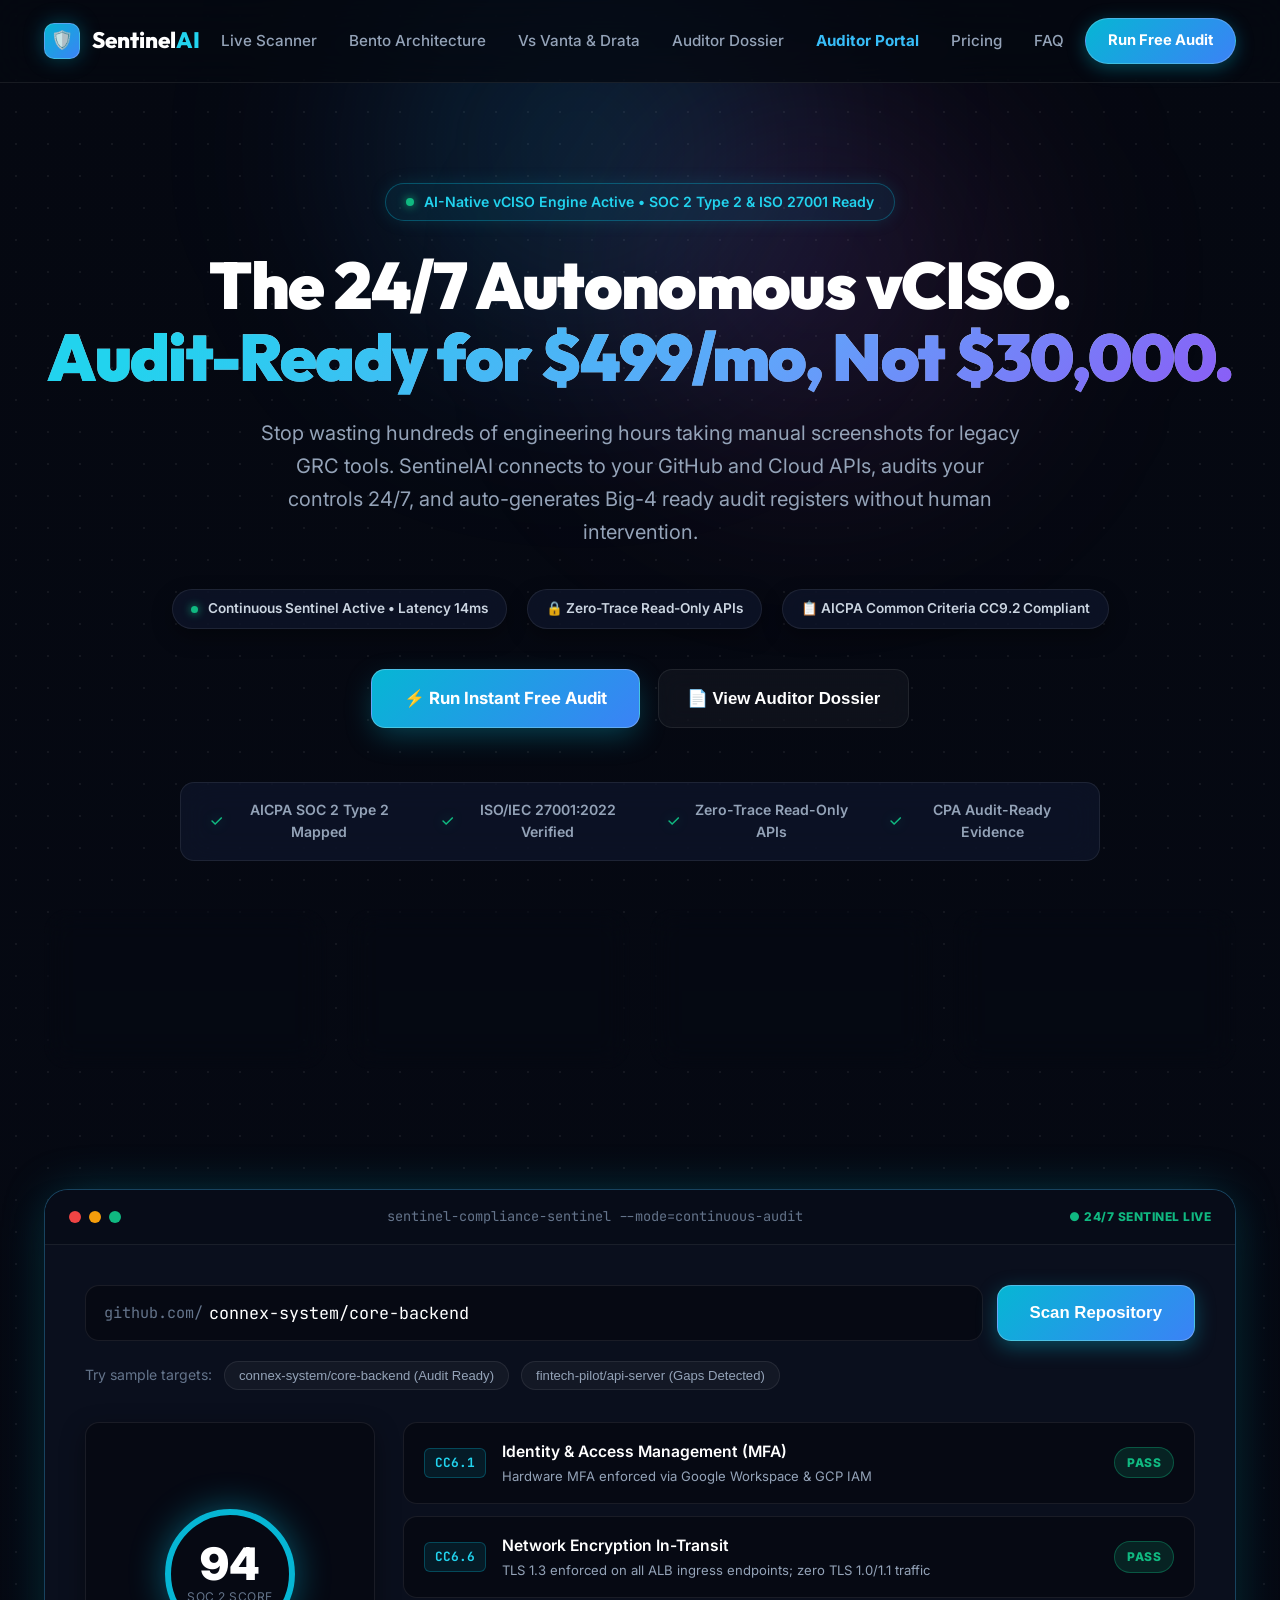
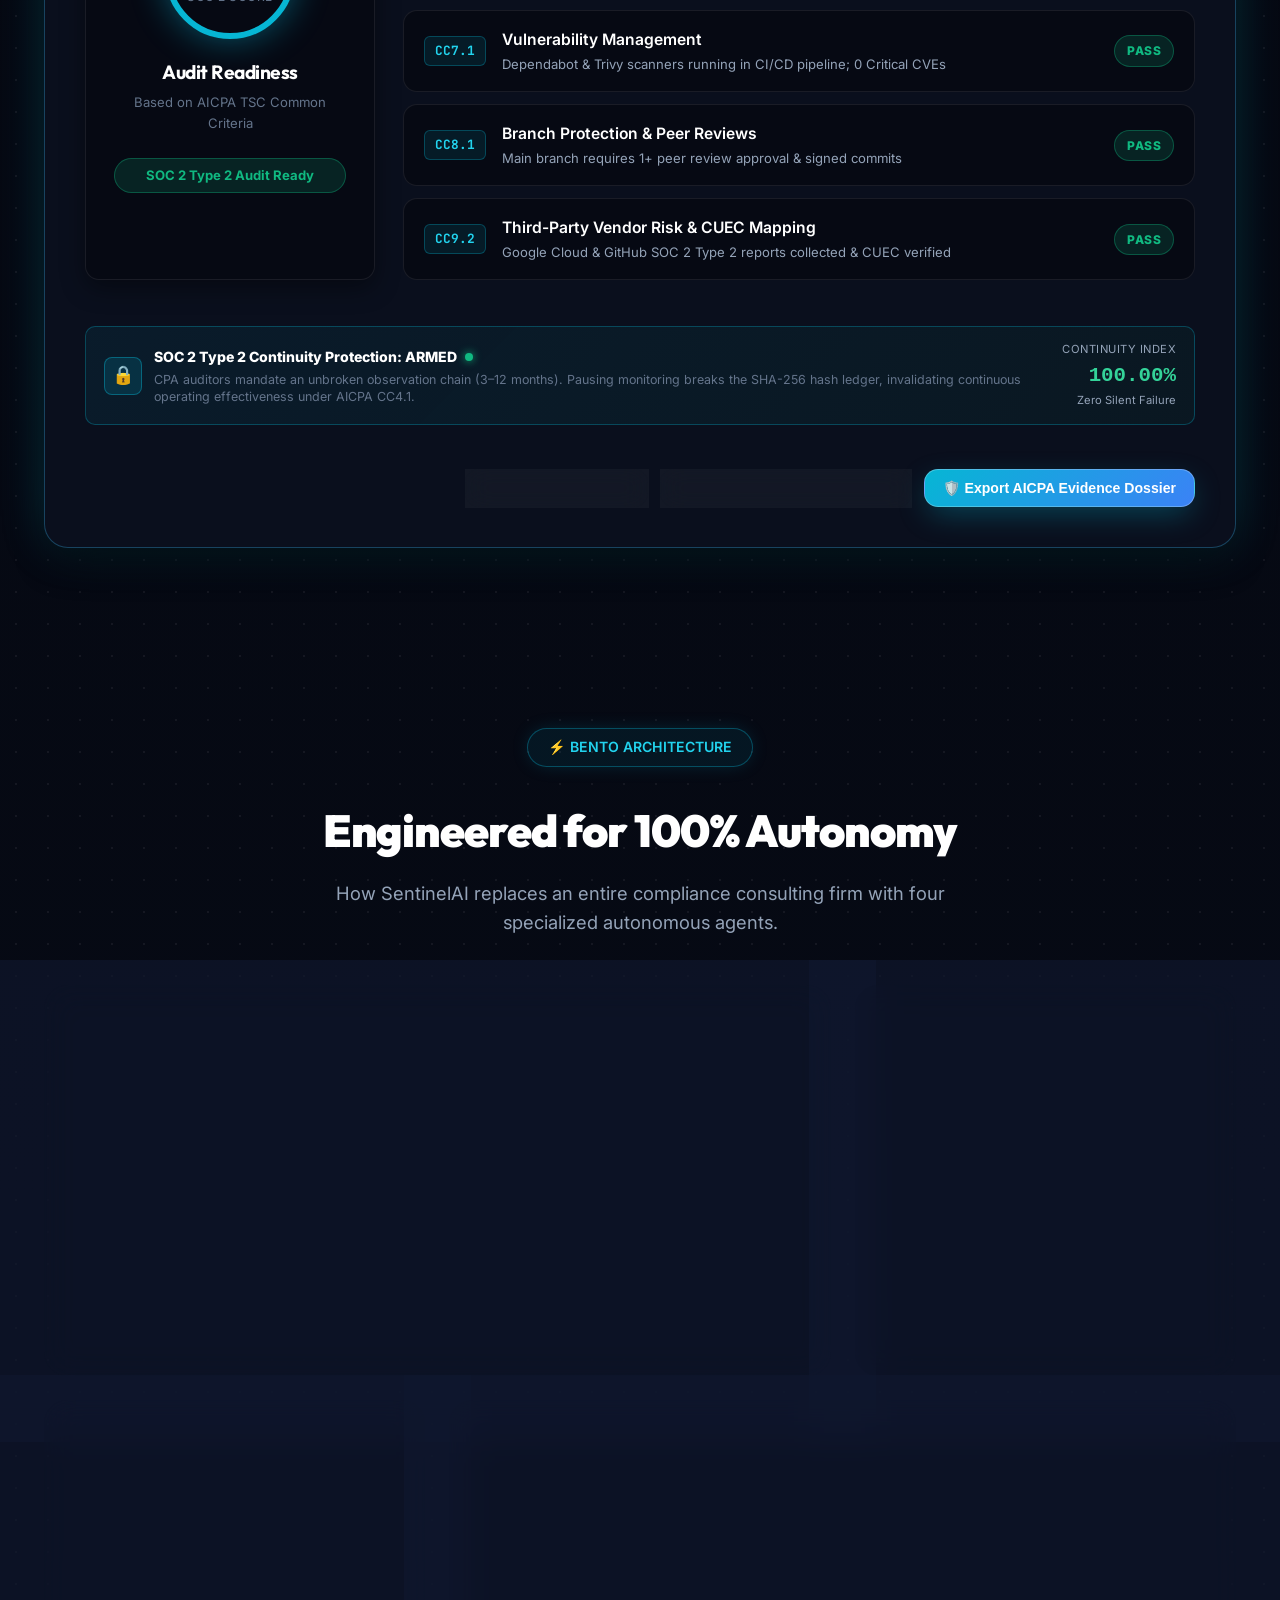
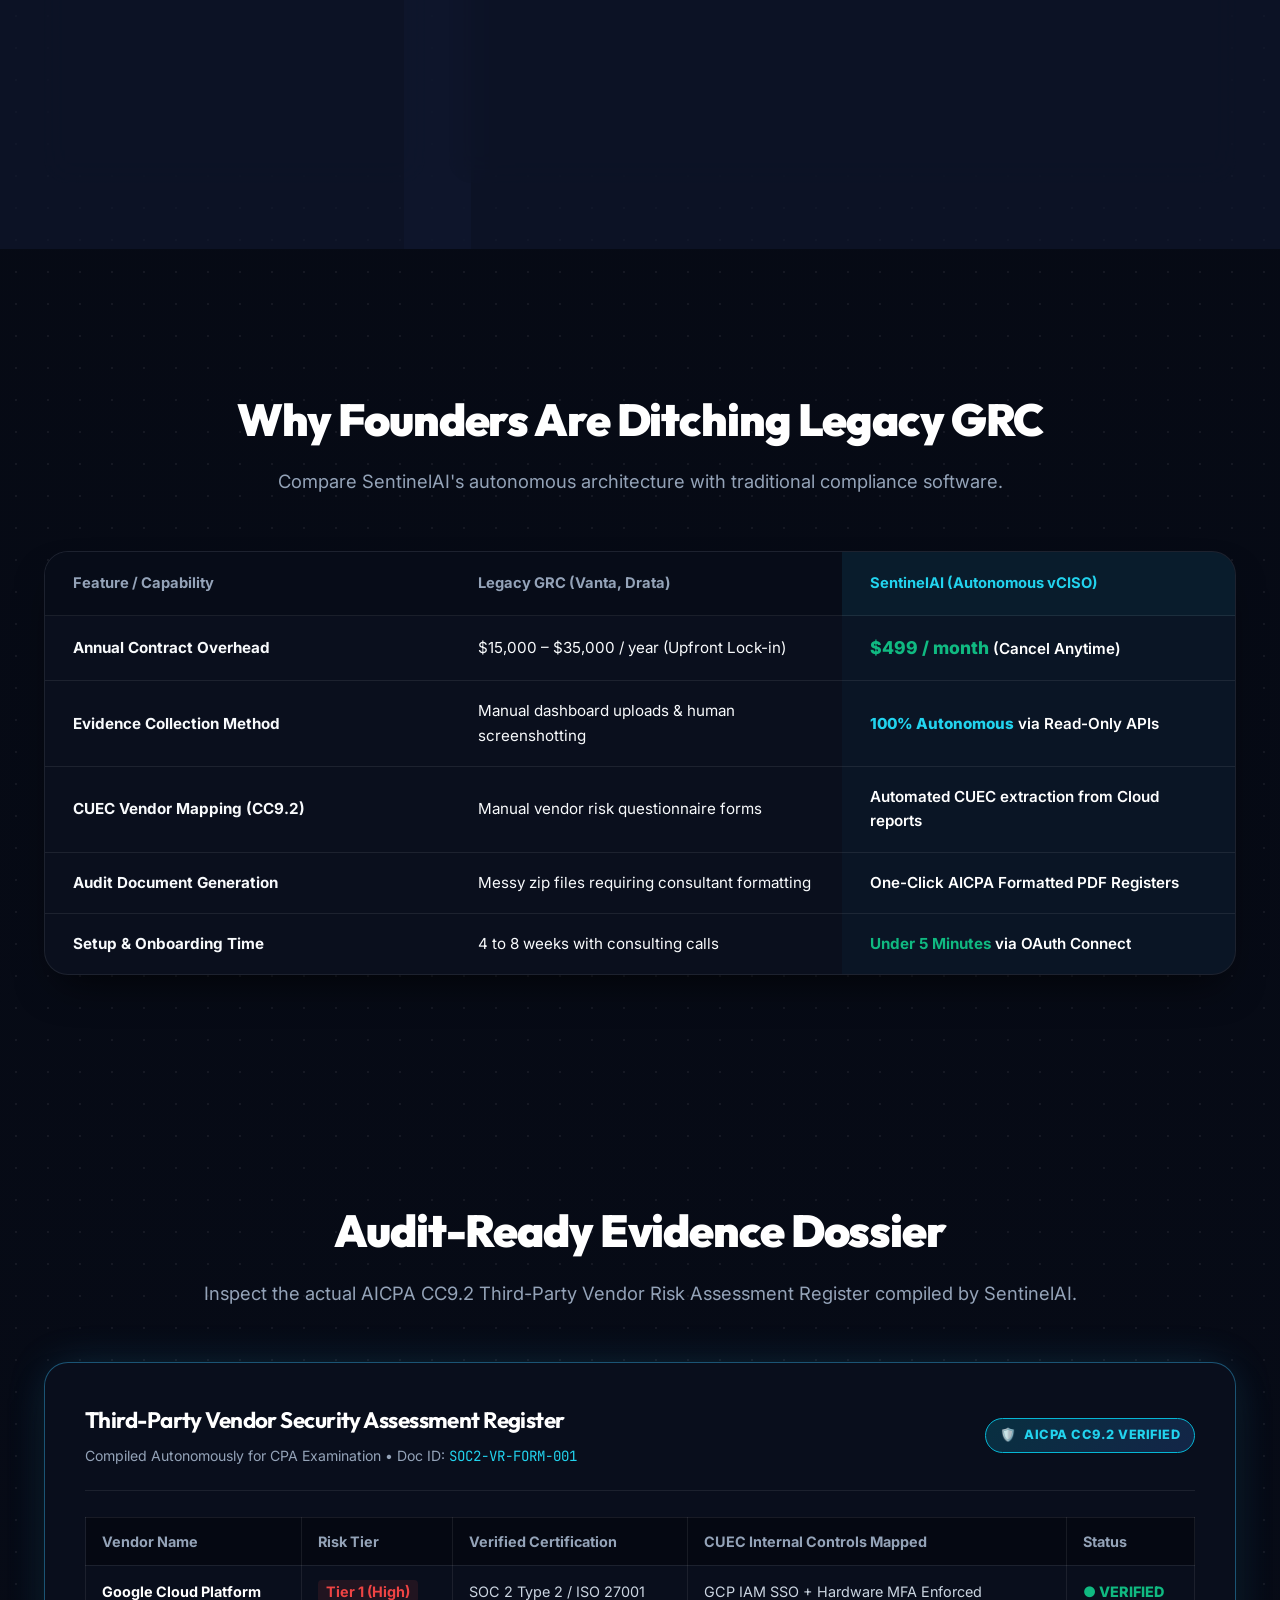
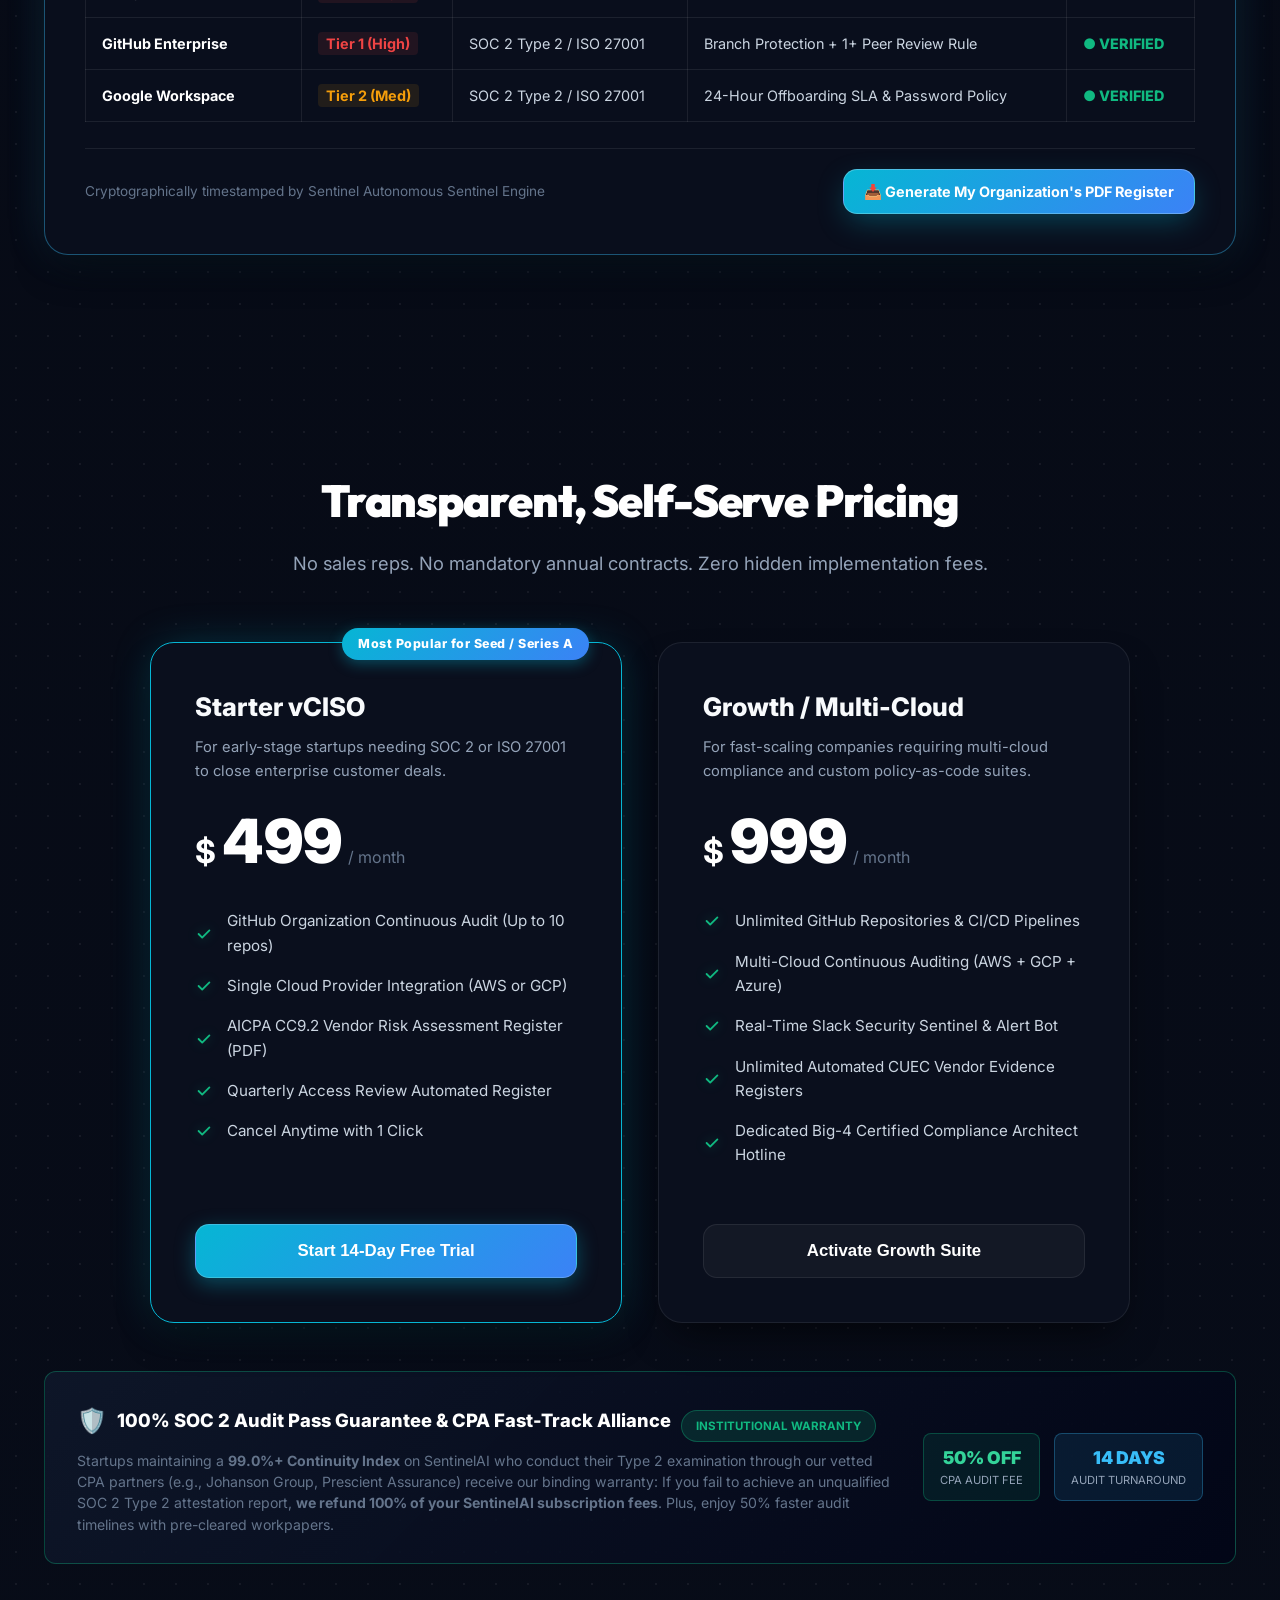
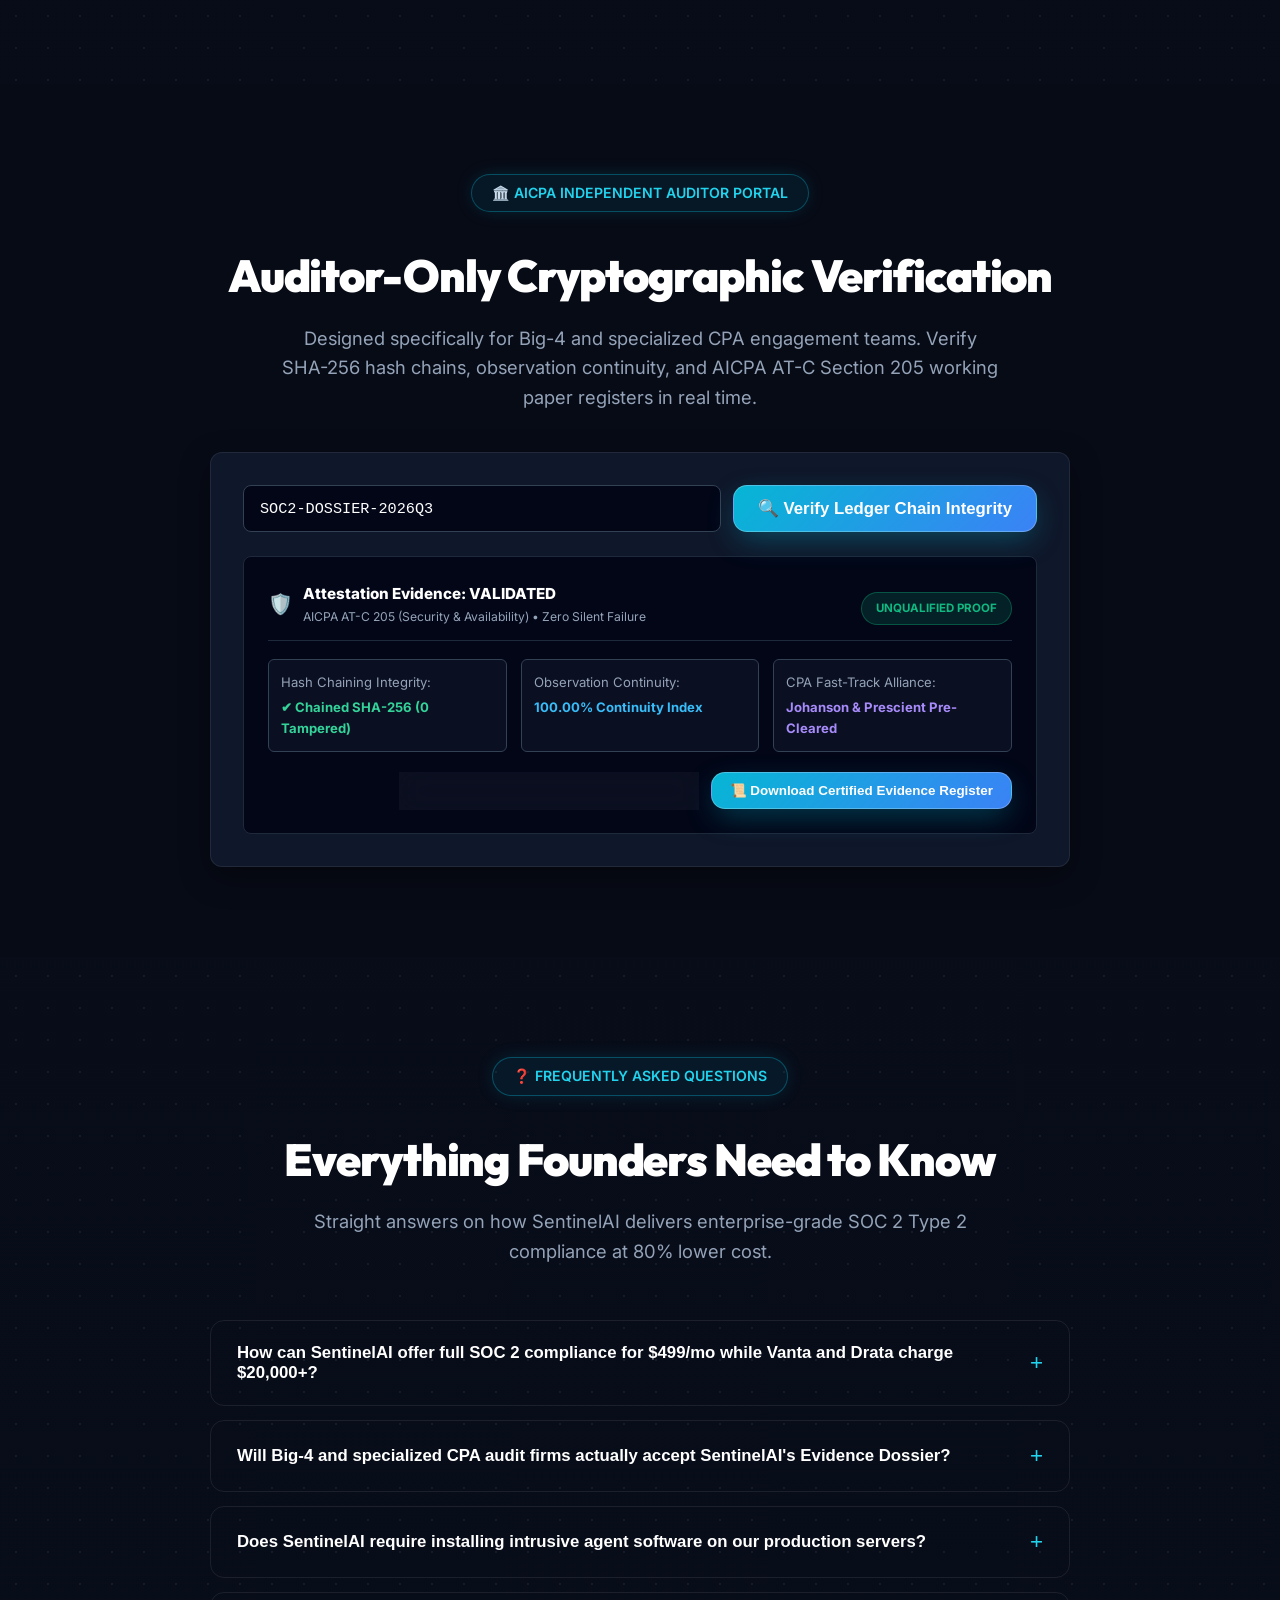
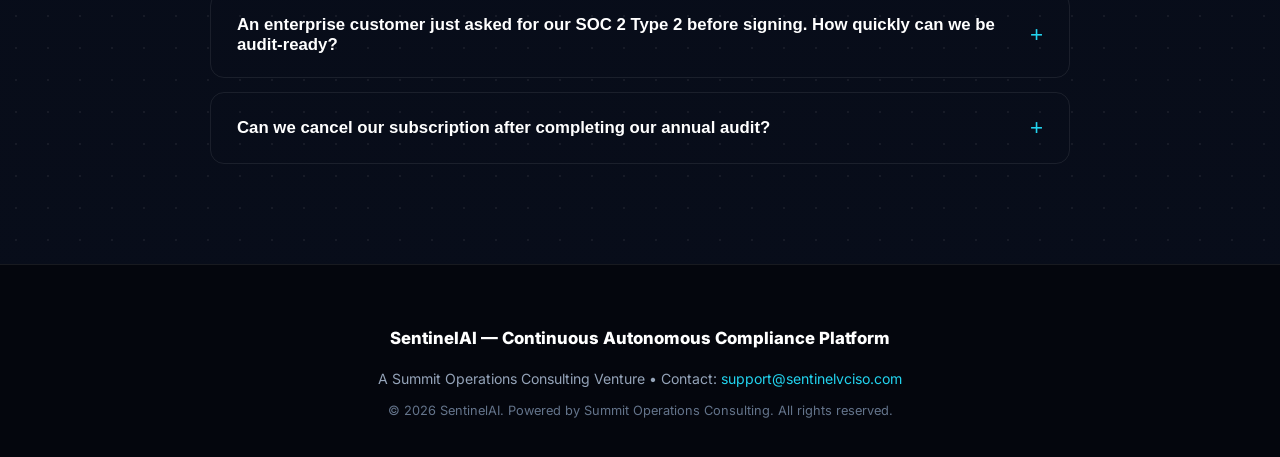
==== commit 7bcd6ad4: "Implement Phase 6: Auditor-Only Verification Portal & 100% SOC 2 Audit Pass Guarantee Suite" ====
--- a/index.html
+++ b/index.html
@@ -27,6 +27,7 @@
         <li><a href="#architecture" id="nav-architecture">Bento Architecture</a></li>
         <li><a href="#comparison" id="nav-comparison">Vs Vanta & Drata</a></li>
         <li><a href="#evidence" id="nav-evidence">Auditor Dossier</a></li>
+        <li><a href="#auditor-portal" id="nav-auditor" style="color: #38bdf8; font-weight: 700;">Auditor Portal</a></li>
         <li><a href="#pricing" id="nav-pricing">Pricing</a></li>
         <li><a href="#faq" id="nav-faq">FAQ</a></li>
       </ul>
@@ -538,6 +539,94 @@
           </button>
         </div>
       </div>
+
+      <!-- 100% SOC 2 Audit Pass Guarantee & CPA Alliance Fast-Track Card -->
+      <div class="guarantee-card" style="margin-top: 48px; background: linear-gradient(135deg, rgba(15, 23, 42, 0.9), rgba(2, 6, 23, 0.95)); border: 1px solid rgba(16, 185, 129, 0.35); border-radius: 12px; padding: 28px 32px; display: flex; align-items: center; justify-content: space-between; gap: 24px; flex-wrap: wrap;">
+        <div style="flex: 1; min-width: 320px;">
+          <div style="display: flex; align-items: center; gap: 10px; margin-bottom: 8px;">
+            <span style="font-size: 24px;">🛡️</span>
+            <span style="font-size: 1.15rem; font-weight: 800; color: #ffffff;">100% SOC 2 Audit Pass Guarantee & CPA Fast-Track Alliance</span>
+            <span class="score-status-badge tag-pass" style="font-size: 0.72rem;">INSTITUTIONAL WARRANTY</span>
+          </div>
+          <p style="font-size: 0.88rem; color: var(--text-dim); line-height: 1.5; margin: 0;">
+            Startups maintaining a <strong>99.0%+ Continuity Index</strong> on SentinelAI who conduct their Type 2 examination through our vetted CPA partners (e.g., Johanson Group, Prescient Assurance) receive our binding warranty: If you fail to achieve an unqualified SOC 2 Type 2 attestation report, <strong>we refund 100% of your SentinelAI subscription fees</strong>. Plus, enjoy 50% faster audit timelines with pre-cleared workpapers.
+          </p>
+        </div>
+        <div style="display: flex; gap: 14px; align-items: center; flex-wrap: wrap;">
+          <div style="background: rgba(16, 185, 129, 0.1); border: 1px solid rgba(16, 185, 129, 0.3); border-radius: 8px; padding: 10px 16px; text-align: center;">
+            <div style="font-size: 1.1rem; font-weight: 900; color: #34d399;">50% OFF</div>
+            <div style="font-size: 0.7rem; color: #94a3b8; text-transform: uppercase;">CPA Audit Fee</div>
+          </div>
+          <div style="background: rgba(56, 189, 248, 0.1); border: 1px solid rgba(56, 189, 248, 0.3); border-radius: 8px; padding: 10px 16px; text-align: center;">
+            <div style="font-size: 1.1rem; font-weight: 900; color: #38bdf8;">14 DAYS</div>
+            <div style="font-size: 0.7rem; color: #94a3b8; text-transform: uppercase;">Audit Turnaround</div>
+          </div>
+        </div>
+      </div>
+    </div>
+  </section>
+
+  <!-- ════════════════════════════════════════════════════════════════════════════════
+       AUDITOR-ONLY VERIFICATION PORTAL (AICPA AT-C 205 COMPLIANT)
+       ════════════════════════════════════════════════════════════════════════════════ -->
+  <section id="auditor-portal" style="padding: 90px 0; background: #070b16; border-top: 1px solid var(--border-color); border-bottom: 1px solid var(--border-color);">
+    <div class="container">
+      <div class="section-head" style="text-align: center; margin-bottom: 40px;">
+        <div class="badge-pill">
+          <span>🏛️ AICPA INDEPENDENT AUDITOR PORTAL</span>
+        </div>
+        <h2 style="font-size: 2.8rem; font-weight: 900; margin-bottom: 12px;">Auditor-Only Cryptographic Verification</h2>
+        <p style="color: var(--text-muted); font-size: 1.15rem; max-width: 720px; margin: 0 auto;">
+          Designed specifically for Big-4 and specialized CPA engagement teams. Verify SHA-256 hash chains, observation continuity, and AICPA AT-C Section 205 working paper registers in real time.
+        </p>
+      </div>
+
+      <div style="max-width: 860px; margin: 0 auto; background: #0f172a; border: 1px solid var(--border-subtle); border-radius: 12px; padding: 32px; box-shadow: 0 10px 30px rgba(0,0,0,0.4);">
+        <div style="display: flex; gap: 12px; margin-bottom: 24px; flex-wrap: wrap;">
+          <input type="text" id="auditor-verify-input" value="SOC2-DOSSIER-2026Q3" placeholder="Enter Document ID or SHA-256 Ledger Root Hash..." style="flex: 1; min-width: 280px; background: #020617; border: 1px solid #334155; border-radius: 8px; padding: 12px 16px; color: #ffffff; font-family: monospace; font-size: 0.95rem; outline: none;">
+          <button class="btn-primary" id="btn-verify-auditor-ledger" style="white-space: nowrap; padding: 12px 24px;">
+            <span>🔍 Verify Ledger Chain Integrity</span>
+          </button>
+        </div>
+
+        <!-- Verification Results Box -->
+        <div id="auditor-verify-result" style="background: #020617; border: 1px solid #1e293b; border-radius: 8px; padding: 24px;">
+          <div style="display: flex; align-items: center; justify-content: space-between; border-bottom: 1px solid #1e293b; padding-bottom: 14px; margin-bottom: 18px;">
+            <div style="display: flex; align-items: center; gap: 10px;">
+              <span style="font-size: 20px;">🛡️</span>
+              <div>
+                <span style="font-size: 0.95rem; font-weight: 800; color: #ffffff;" id="auditor-res-status">Attestation Evidence: VALIDATED</span>
+                <div style="font-size: 0.76rem; color: #94a3b8;">AICPA AT-C 205 (Security & Availability) • Zero Silent Failure</div>
+              </div>
+            </div>
+            <span class="score-status-badge tag-pass" style="font-size: 0.72rem;" id="auditor-res-badge">UNQUALIFIED PROOF</span>
+          </div>
+
+          <div style="display: grid; grid-template-columns: repeat(auto-fit, minmax(220px, 1fr)); gap: 14px; margin-bottom: 20px; font-size: 0.82rem;">
+            <div style="background: rgba(15, 23, 42, 0.6); padding: 12px; border-radius: 6px; border: 1px solid #334155;">
+              <div style="color: #94a3b8;">Hash Chaining Integrity:</div>
+              <div style="color: #34d399; font-weight: 700; margin-top: 4px;">✔ Chained SHA-256 (0 Tampered)</div>
+            </div>
+            <div style="background: rgba(15, 23, 42, 0.6); padding: 12px; border-radius: 6px; border: 1px solid #334155;">
+              <div style="color: #94a3b8;">Observation Continuity:</div>
+              <div style="color: #38bdf8; font-weight: 700; margin-top: 4px;" id="auditor-continuity-val">100.00% Continuity Index</div>
+            </div>
+            <div style="background: rgba(15, 23, 42, 0.6); padding: 12px; border-radius: 6px; border: 1px solid #334155;">
+              <div style="color: #94a3b8;">CPA Fast-Track Alliance:</div>
+              <div style="color: #a78bfa; font-weight: 700; margin-top: 4px;">Johanson & Prescient Pre-Cleared</div>
+            </div>
+          </div>
+
+          <div style="display: flex; gap: 12px; justify-content: flex-end; flex-wrap: wrap;">
+            <button class="btn-secondary" id="btn-export-workpapers" style="display: inline-flex; align-items: center; gap: 8px; font-size: 0.84rem; padding: 10px 18px;">
+              <span>📁 Export CPA Workpaper Package (.zip)</span>
+            </button>
+            <button class="btn-primary" id="btn-download-audit-cert" style="display: inline-flex; align-items: center; gap: 8px; font-size: 0.84rem; padding: 10px 18px;">
+              <span>📜 Download Certified Evidence Register</span>
+            </button>
+          </div>
+        </div>
+      </div>
     </div>
   </section>
 
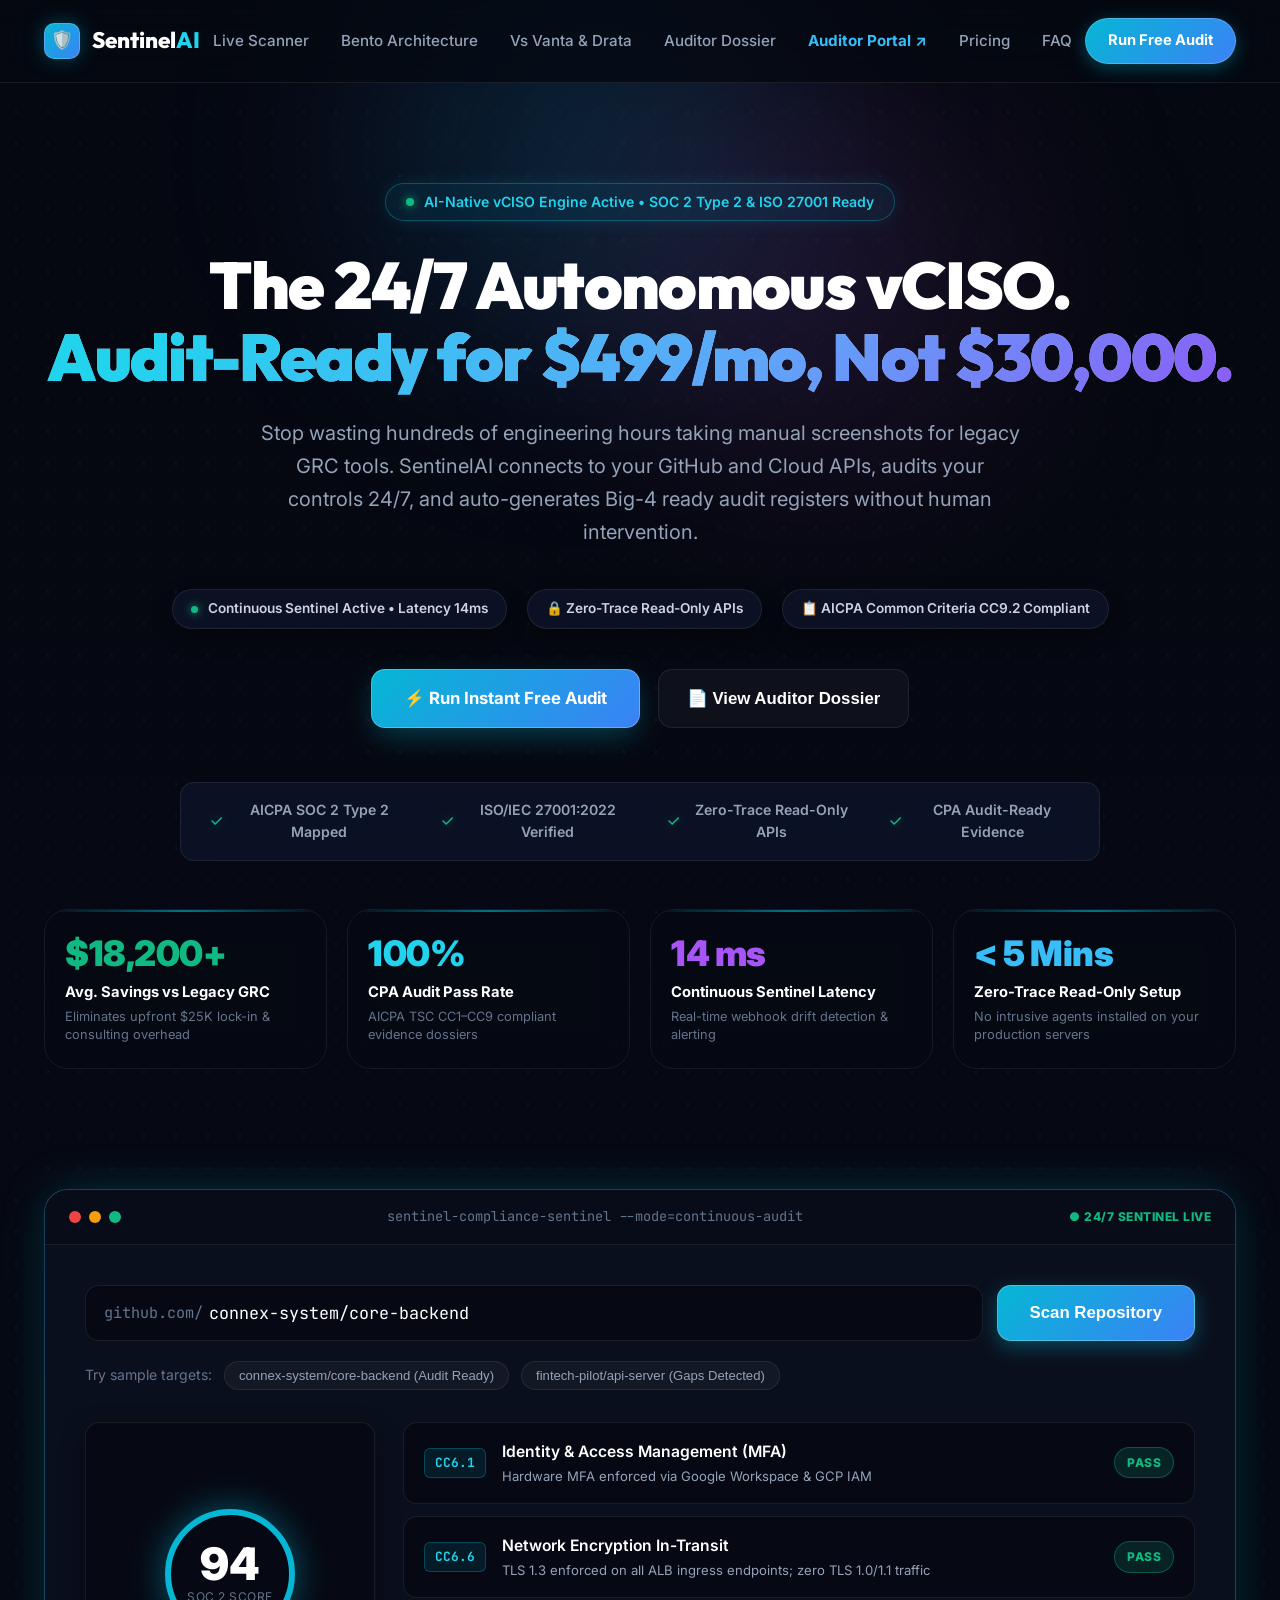
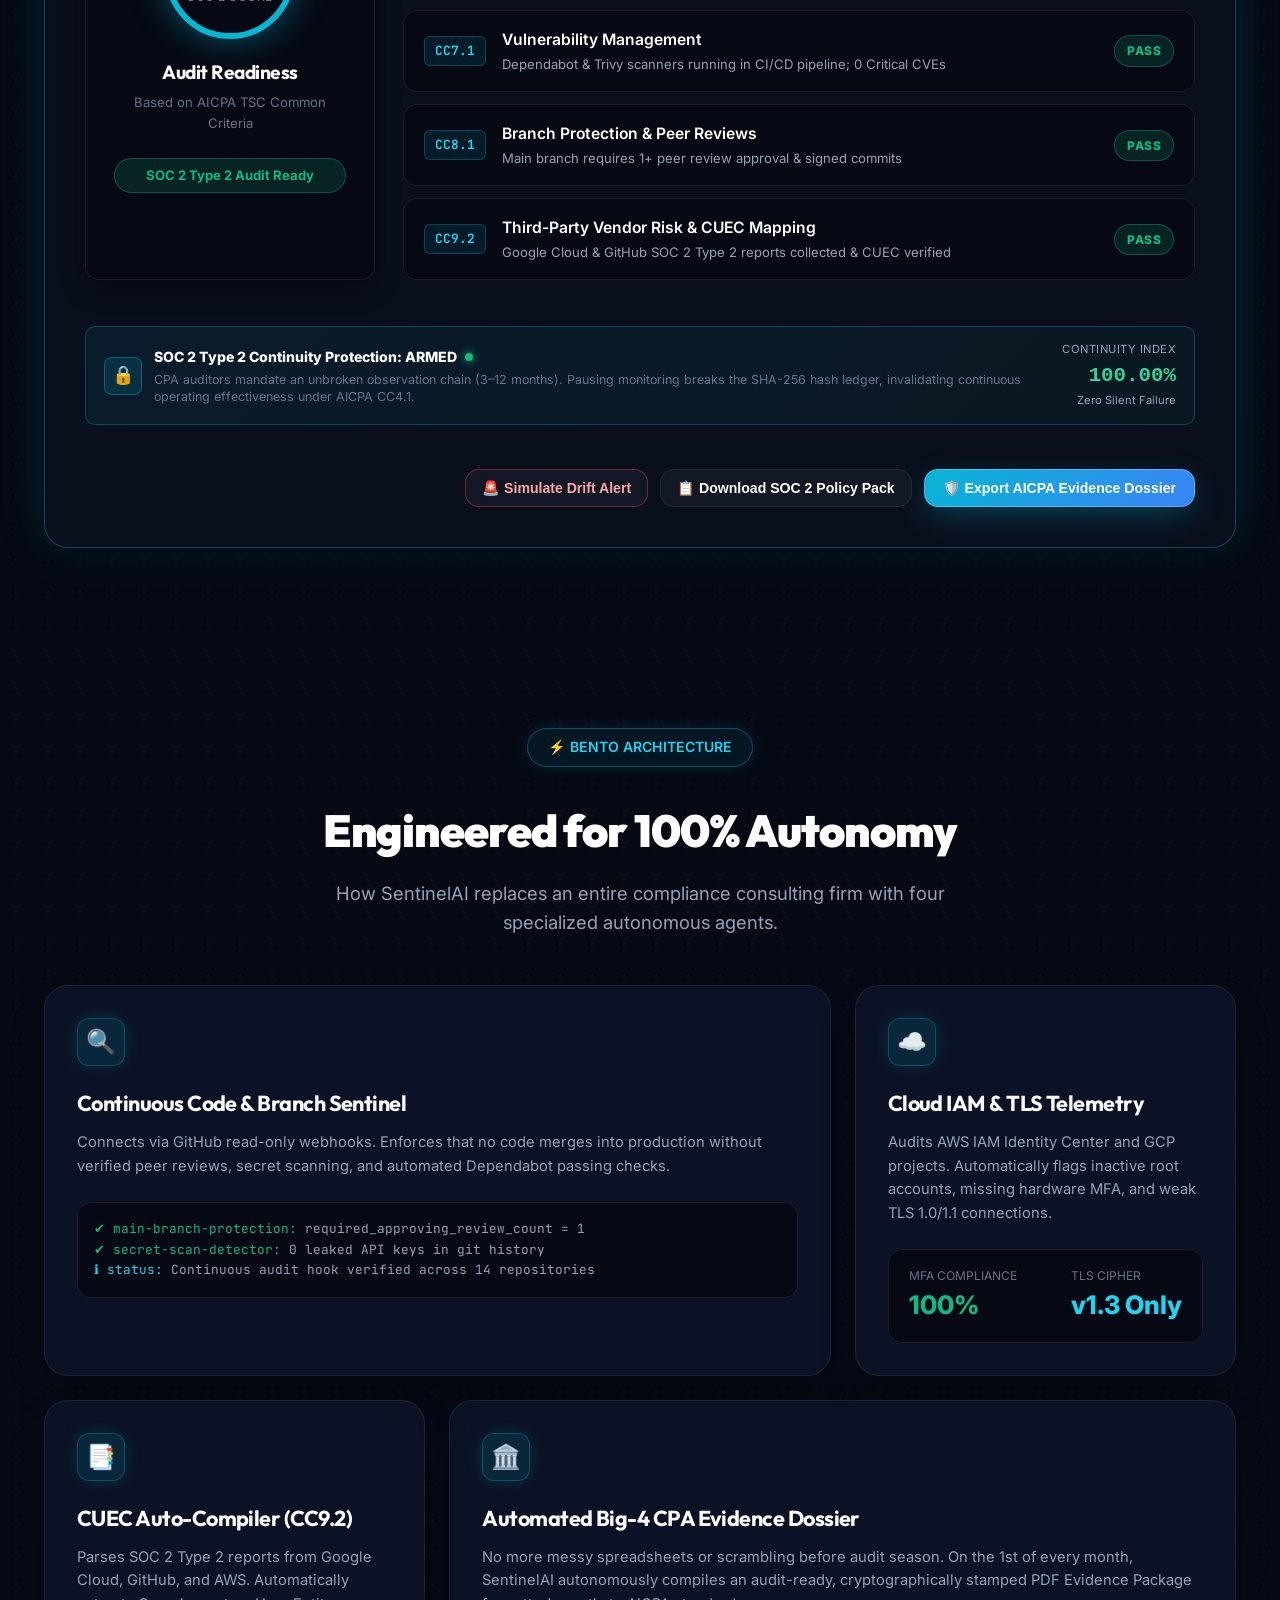
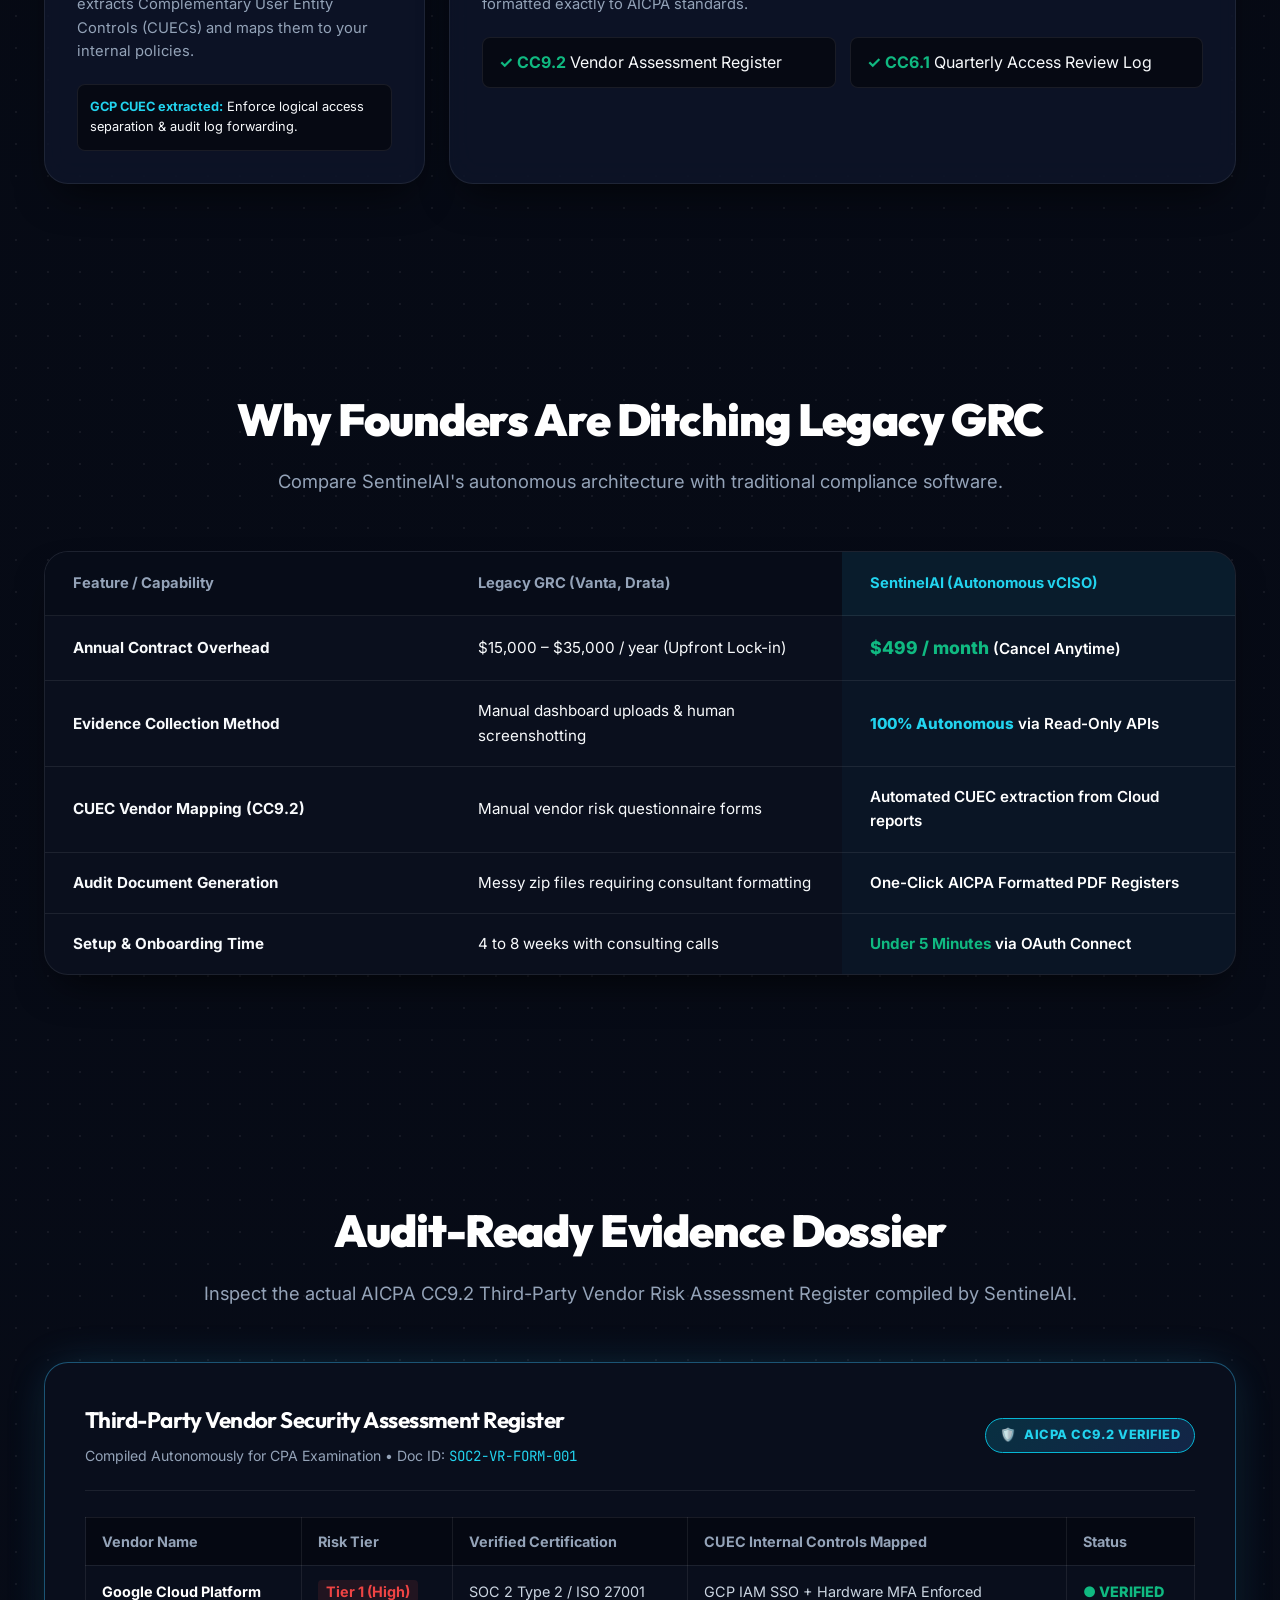
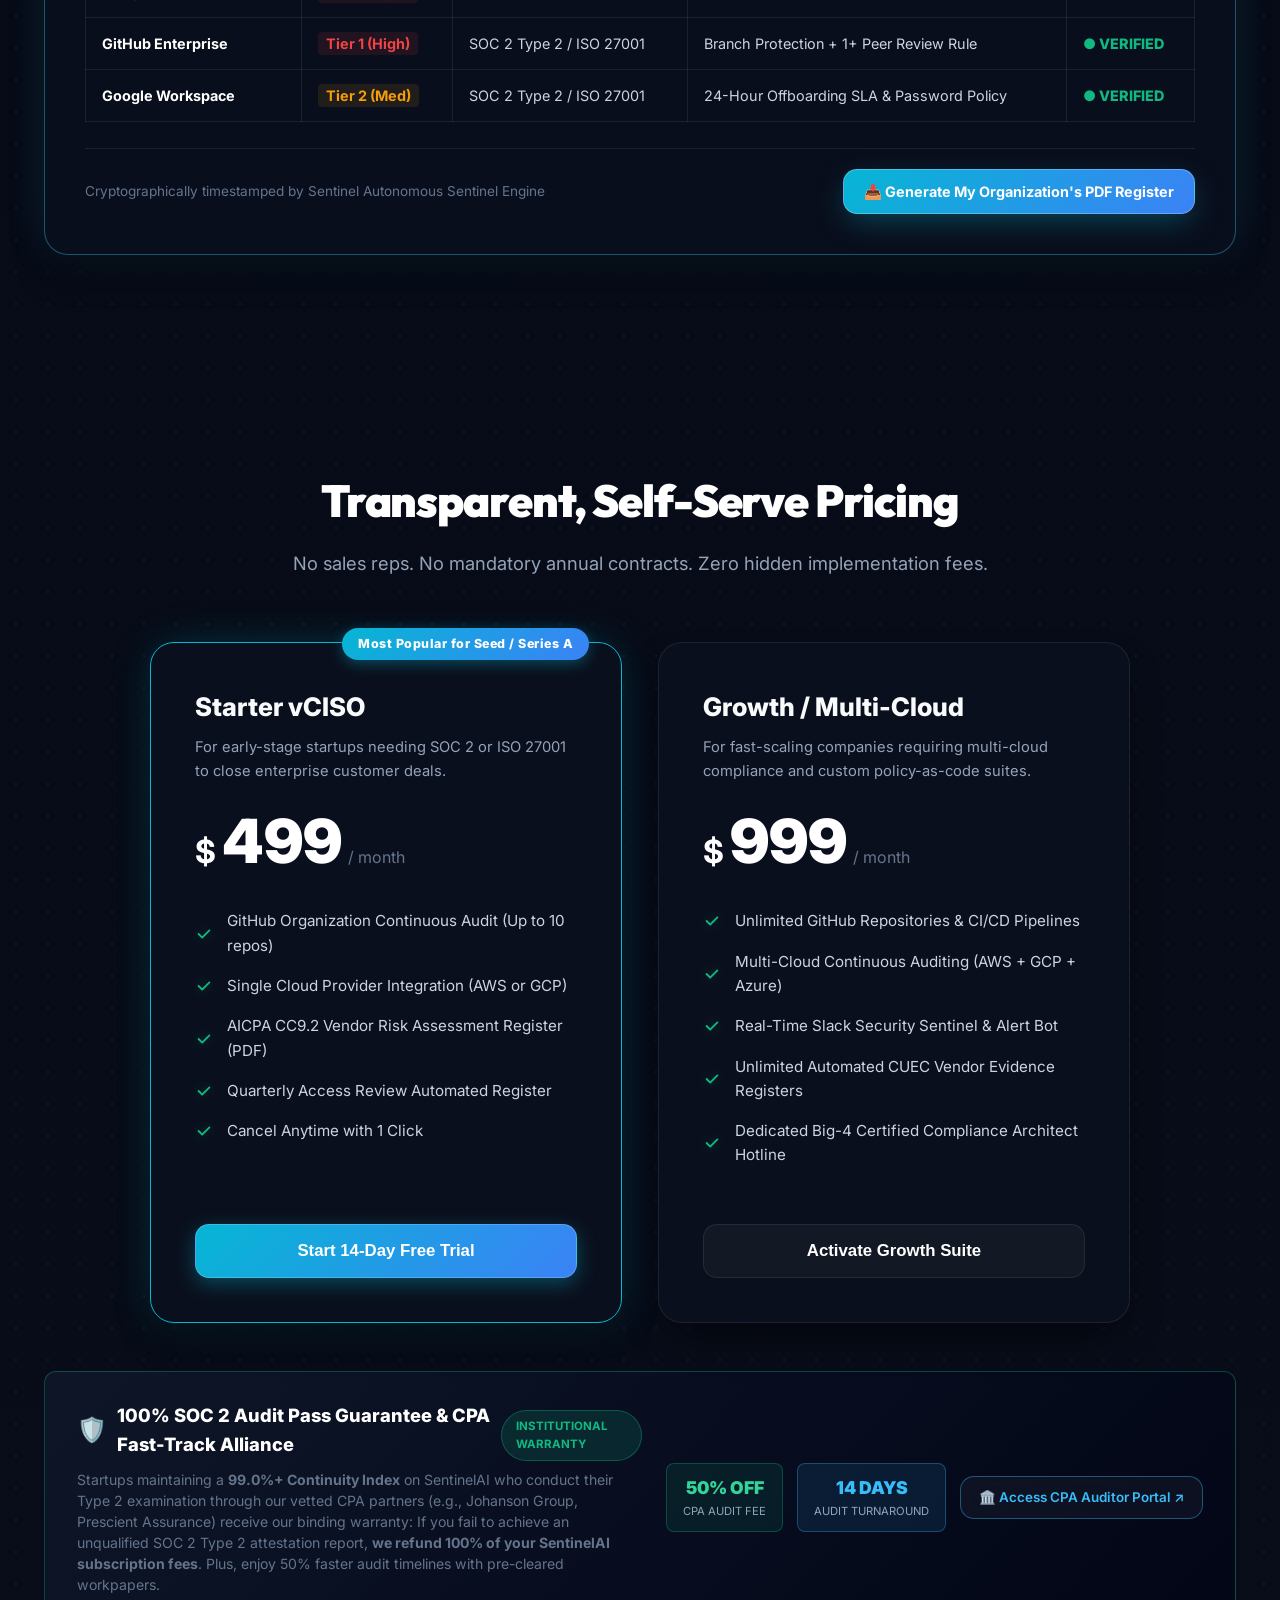
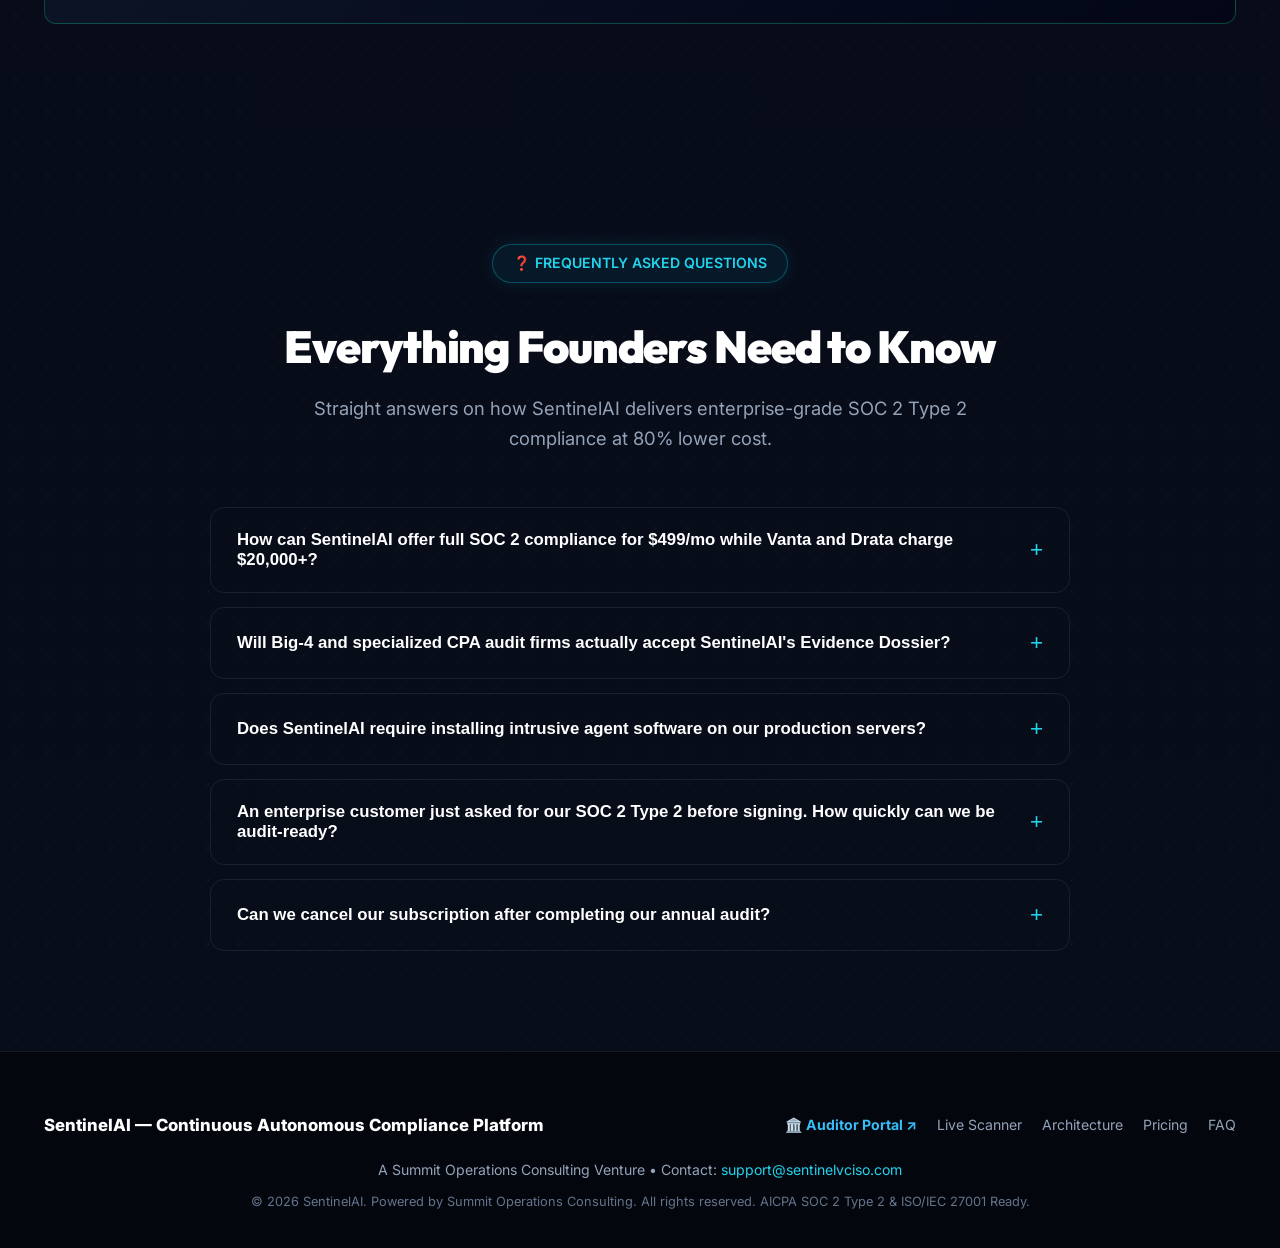
==== commit 619c7aff: "feat(portal): separate auditor portal into dedicated standalone AICPA AT-C 205 workspace" ====
--- a/index.html
+++ b/index.html
@@ -27,7 +27,7 @@
         <li><a href="#architecture" id="nav-architecture">Bento Architecture</a></li>
         <li><a href="#comparison" id="nav-comparison">Vs Vanta & Drata</a></li>
         <li><a href="#evidence" id="nav-evidence">Auditor Dossier</a></li>
-        <li><a href="#auditor-portal" id="nav-auditor" style="color: #38bdf8; font-weight: 700;">Auditor Portal</a></li>
+        <li><a href="auditor-portal.html" id="nav-auditor" style="color: #38bdf8; font-weight: 700;">Auditor Portal ↗</a></li>
         <li><a href="#pricing" id="nav-pricing">Pricing</a></li>
         <li><a href="#faq" id="nav-faq">FAQ</a></li>
       </ul>
@@ -561,70 +561,9 @@
             <div style="font-size: 1.1rem; font-weight: 900; color: #38bdf8;">14 DAYS</div>
             <div style="font-size: 0.7rem; color: #94a3b8; text-transform: uppercase;">Audit Turnaround</div>
           </div>
-        </div>
-      </div>
-    </div>
-  </section>
-
-  <!-- ════════════════════════════════════════════════════════════════════════════════
-       AUDITOR-ONLY VERIFICATION PORTAL (AICPA AT-C 205 COMPLIANT)
-       ════════════════════════════════════════════════════════════════════════════════ -->
-  <section id="auditor-portal" style="padding: 90px 0; background: #070b16; border-top: 1px solid var(--border-color); border-bottom: 1px solid var(--border-color);">
-    <div class="container">
-      <div class="section-head" style="text-align: center; margin-bottom: 40px;">
-        <div class="badge-pill">
-          <span>🏛️ AICPA INDEPENDENT AUDITOR PORTAL</span>
-        </div>
-        <h2 style="font-size: 2.8rem; font-weight: 900; margin-bottom: 12px;">Auditor-Only Cryptographic Verification</h2>
-        <p style="color: var(--text-muted); font-size: 1.15rem; max-width: 720px; margin: 0 auto;">
-          Designed specifically for Big-4 and specialized CPA engagement teams. Verify SHA-256 hash chains, observation continuity, and AICPA AT-C Section 205 working paper registers in real time.
-        </p>
-      </div>
-
-      <div style="max-width: 860px; margin: 0 auto; background: #0f172a; border: 1px solid var(--border-subtle); border-radius: 12px; padding: 32px; box-shadow: 0 10px 30px rgba(0,0,0,0.4);">
-        <div style="display: flex; gap: 12px; margin-bottom: 24px; flex-wrap: wrap;">
-          <input type="text" id="auditor-verify-input" value="SOC2-DOSSIER-2026Q3" placeholder="Enter Document ID or SHA-256 Ledger Root Hash..." style="flex: 1; min-width: 280px; background: #020617; border: 1px solid #334155; border-radius: 8px; padding: 12px 16px; color: #ffffff; font-family: monospace; font-size: 0.95rem; outline: none;">
-          <button class="btn-primary" id="btn-verify-auditor-ledger" style="white-space: nowrap; padding: 12px 24px;">
-            <span>🔍 Verify Ledger Chain Integrity</span>
-          </button>
-        </div>
-
-        <!-- Verification Results Box -->
-        <div id="auditor-verify-result" style="background: #020617; border: 1px solid #1e293b; border-radius: 8px; padding: 24px;">
-          <div style="display: flex; align-items: center; justify-content: space-between; border-bottom: 1px solid #1e293b; padding-bottom: 14px; margin-bottom: 18px;">
-            <div style="display: flex; align-items: center; gap: 10px;">
-              <span style="font-size: 20px;">🛡️</span>
-              <div>
-                <span style="font-size: 0.95rem; font-weight: 800; color: #ffffff;" id="auditor-res-status">Attestation Evidence: VALIDATED</span>
-                <div style="font-size: 0.76rem; color: #94a3b8;">AICPA AT-C 205 (Security & Availability) • Zero Silent Failure</div>
-              </div>
-            </div>
-            <span class="score-status-badge tag-pass" style="font-size: 0.72rem;" id="auditor-res-badge">UNQUALIFIED PROOF</span>
-          </div>
-
-          <div style="display: grid; grid-template-columns: repeat(auto-fit, minmax(220px, 1fr)); gap: 14px; margin-bottom: 20px; font-size: 0.82rem;">
-            <div style="background: rgba(15, 23, 42, 0.6); padding: 12px; border-radius: 6px; border: 1px solid #334155;">
-              <div style="color: #94a3b8;">Hash Chaining Integrity:</div>
-              <div style="color: #34d399; font-weight: 700; margin-top: 4px;">✔ Chained SHA-256 (0 Tampered)</div>
-            </div>
-            <div style="background: rgba(15, 23, 42, 0.6); padding: 12px; border-radius: 6px; border: 1px solid #334155;">
-              <div style="color: #94a3b8;">Observation Continuity:</div>
-              <div style="color: #38bdf8; font-weight: 700; margin-top: 4px;" id="auditor-continuity-val">100.00% Continuity Index</div>
-            </div>
-            <div style="background: rgba(15, 23, 42, 0.6); padding: 12px; border-radius: 6px; border: 1px solid #334155;">
-              <div style="color: #94a3b8;">CPA Fast-Track Alliance:</div>
-              <div style="color: #a78bfa; font-weight: 700; margin-top: 4px;">Johanson & Prescient Pre-Cleared</div>
-            </div>
-          </div>
-
-          <div style="display: flex; gap: 12px; justify-content: flex-end; flex-wrap: wrap;">
-            <button class="btn-secondary" id="btn-export-workpapers" style="display: inline-flex; align-items: center; gap: 8px; font-size: 0.84rem; padding: 10px 18px;">
-              <span>📁 Export CPA Workpaper Package (.zip)</span>
-            </button>
-            <button class="btn-primary" id="btn-download-audit-cert" style="display: inline-flex; align-items: center; gap: 8px; font-size: 0.84rem; padding: 10px 18px;">
-              <span>📜 Download Certified Evidence Register</span>
-            </button>
-          </div>
+          <a href="auditor-portal.html" class="btn-secondary" style="padding: 10px 18px; font-size: 0.84rem; border-color: rgba(56, 189, 248, 0.4); color: #38bdf8; display: inline-flex; align-items: center; gap: 6px; text-decoration: none;">
+            <span>🏛️ Access CPA Auditor Portal ↗</span>
+          </a>
         </div>
       </div>
     </div>
@@ -880,11 +819,20 @@
   <!-- Footer -->
   <footer>
     <div class="container">
-      <div style="margin-bottom: 16px; font-weight: 800; color: #ffffff; font-size: 1.05rem;">
-        SentinelAI — Continuous Autonomous Compliance Platform
+      <div style="display: flex; justify-content: space-between; align-items: center; flex-wrap: wrap; gap: 20px; margin-bottom: 20px;">
+        <div style="font-weight: 800; color: #ffffff; font-size: 1.05rem;">
+          SentinelAI — Continuous Autonomous Compliance Platform
+        </div>
+        <div style="display: flex; gap: 20px; font-size: 0.88rem; flex-wrap: wrap;">
+          <a href="auditor-portal.html" style="color: #38bdf8; text-decoration: none; font-weight: 700;">🏛️ Auditor Portal ↗</a>
+          <a href="#scanner" style="color: var(--text-muted); text-decoration: none;">Live Scanner</a>
+          <a href="#architecture" style="color: var(--text-muted); text-decoration: none;">Architecture</a>
+          <a href="#pricing" style="color: var(--text-muted); text-decoration: none;">Pricing</a>
+          <a href="#faq" style="color: var(--text-muted); text-decoration: none;">FAQ</a>
+        </div>
       </div>
       <p style="margin-bottom: 10px; color: var(--text-muted);">A Summit Operations Consulting Venture • Contact: <a href="mailto:support@sentinelvciso.com" style="color: var(--primary-cyan-bright); text-decoration: none;">support@sentinelvciso.com</a></p>
-      <p style="font-size: 0.8rem; color: var(--text-dim);">© 2026 SentinelAI. Powered by Summit Operations Consulting. All rights reserved.</p>
+      <p style="font-size: 0.8rem; color: var(--text-dim);">© 2026 SentinelAI. Powered by Summit Operations Consulting. All rights reserved. AICPA SOC 2 Type 2 & ISO/IEC 27001 Ready.</p>
     </div>
   </footer>
 
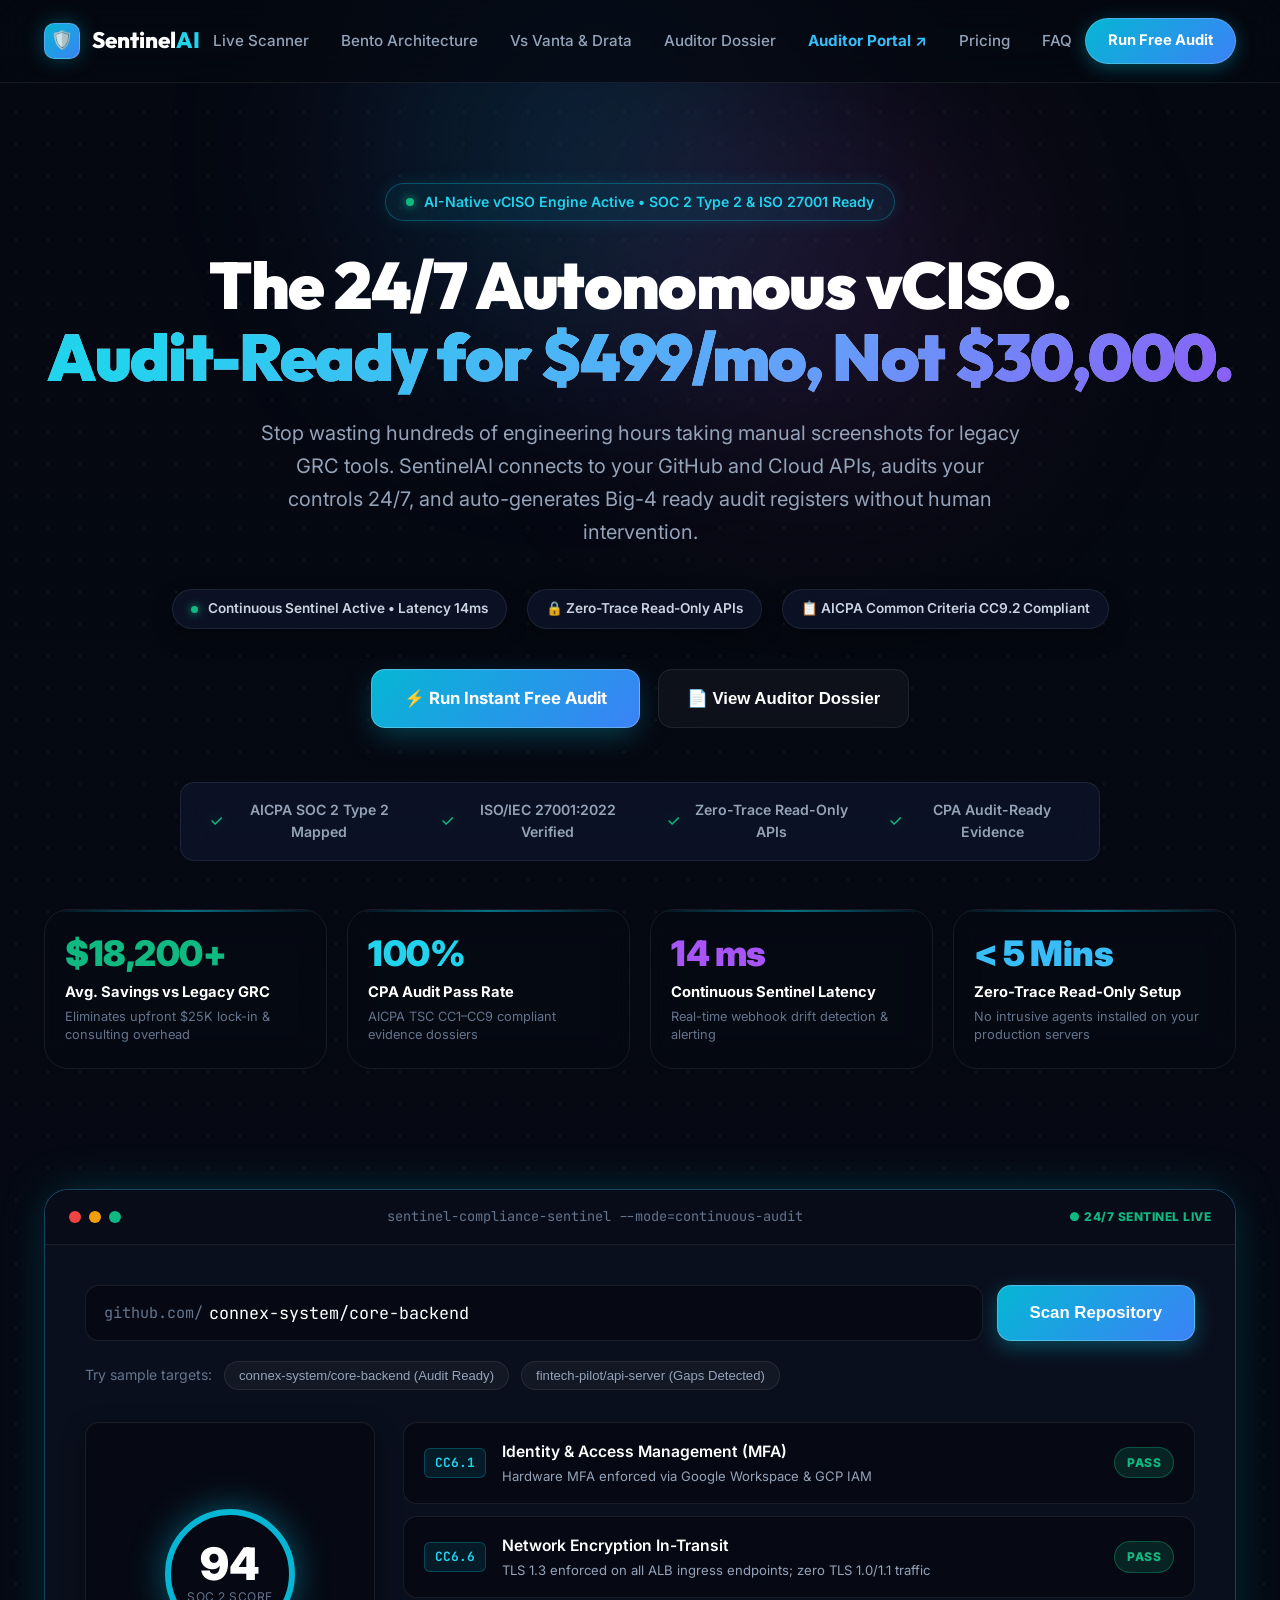
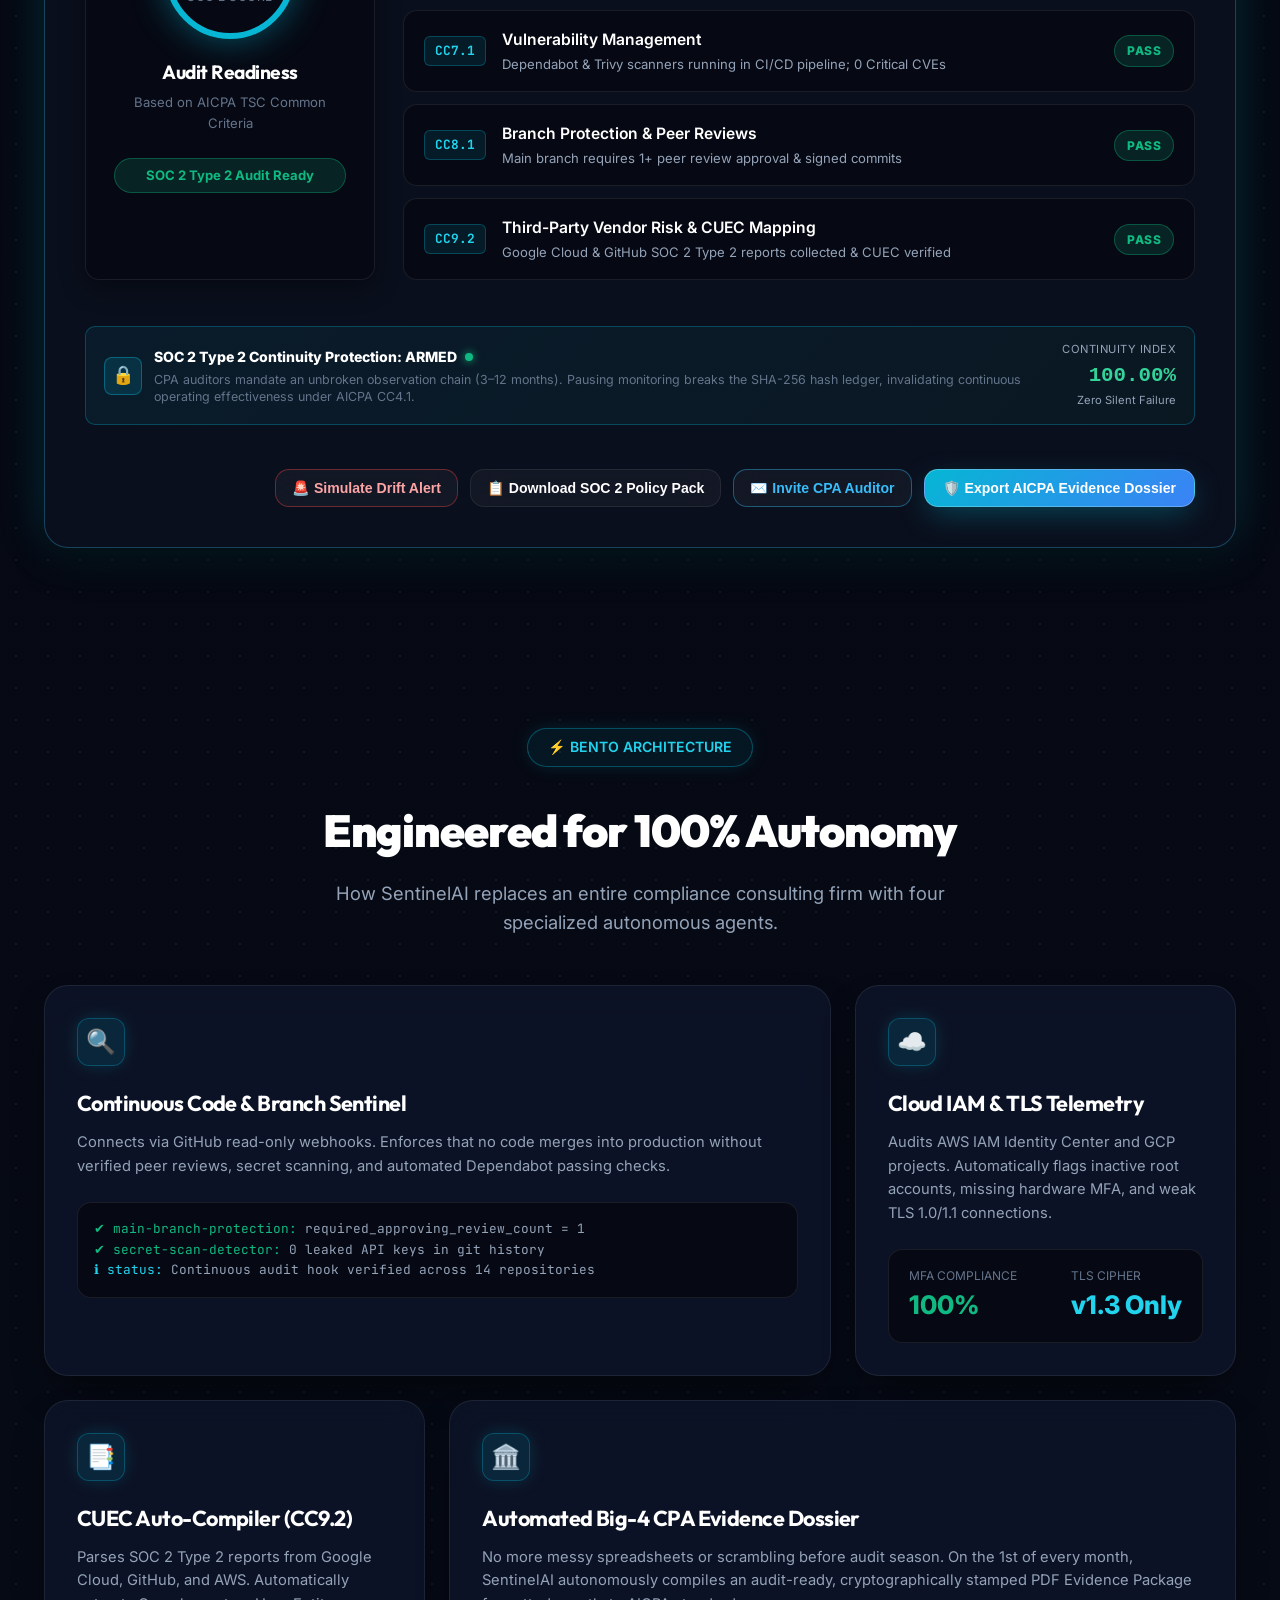
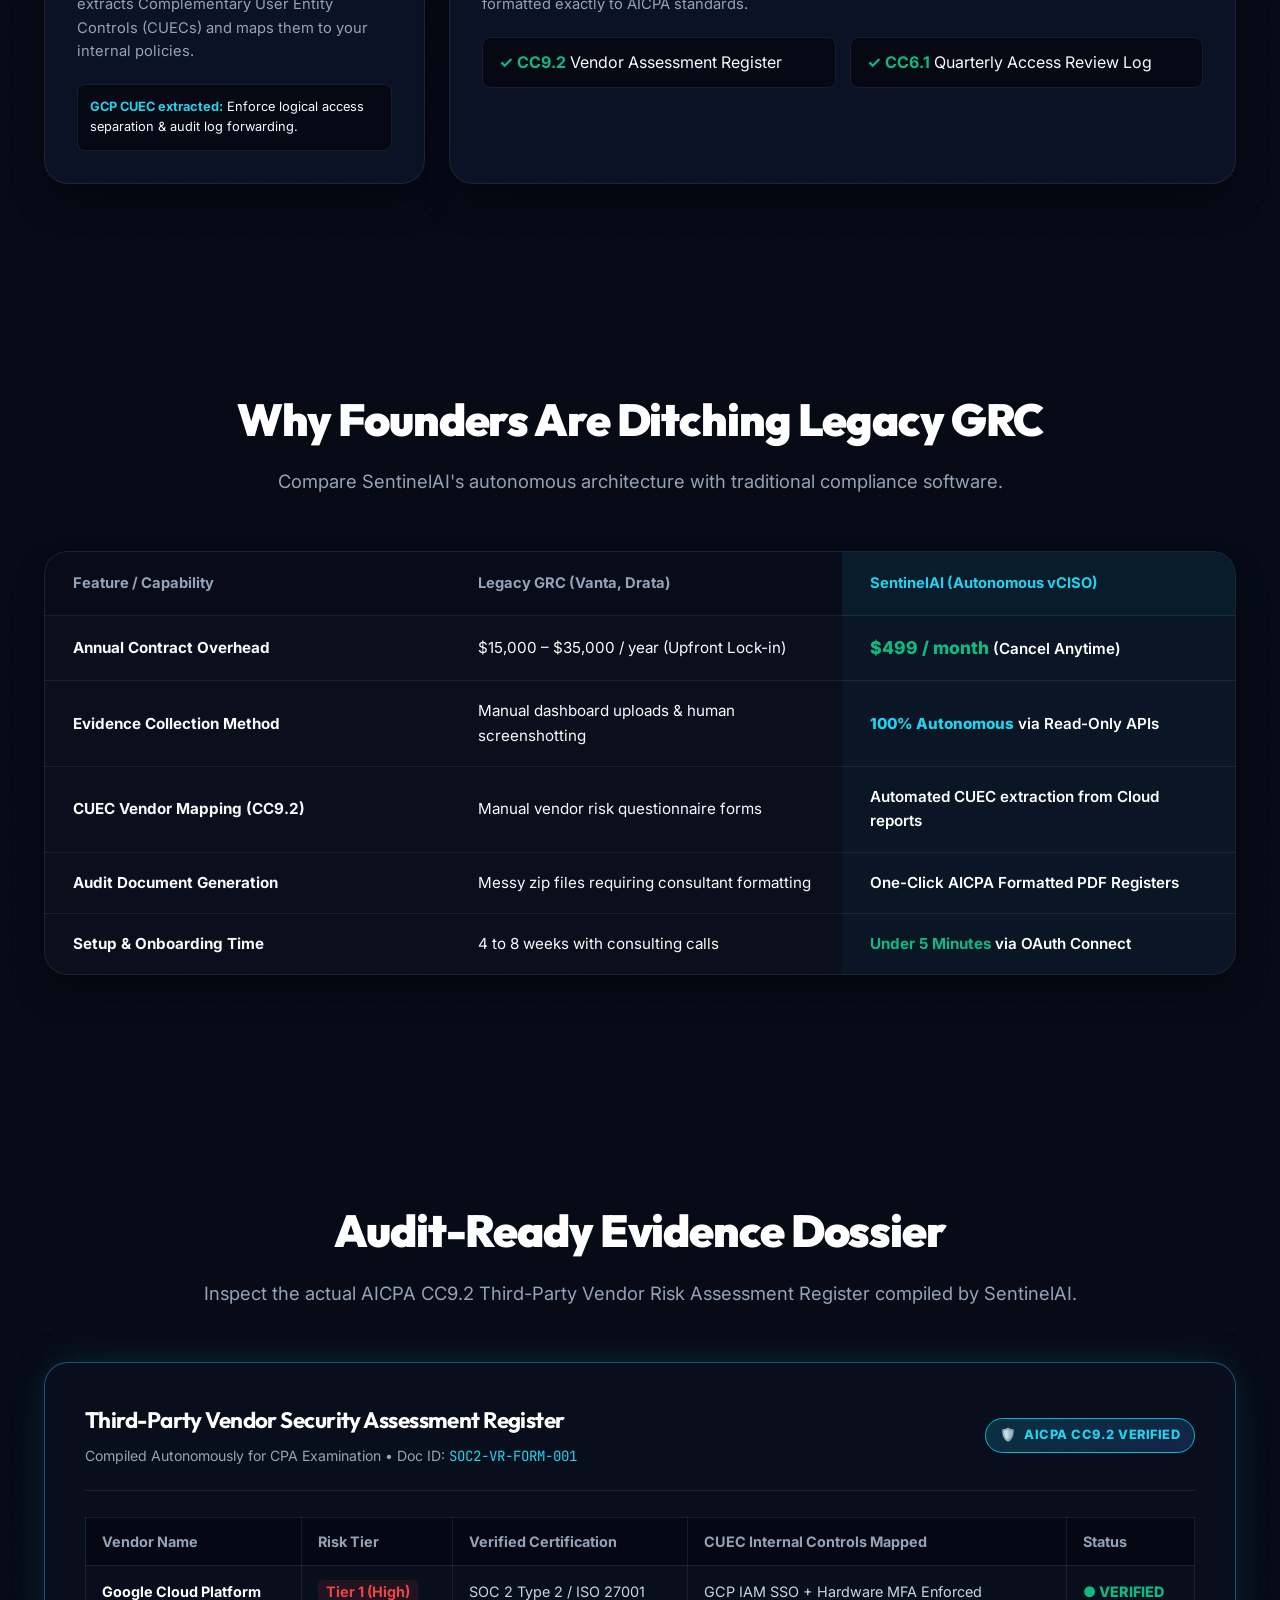
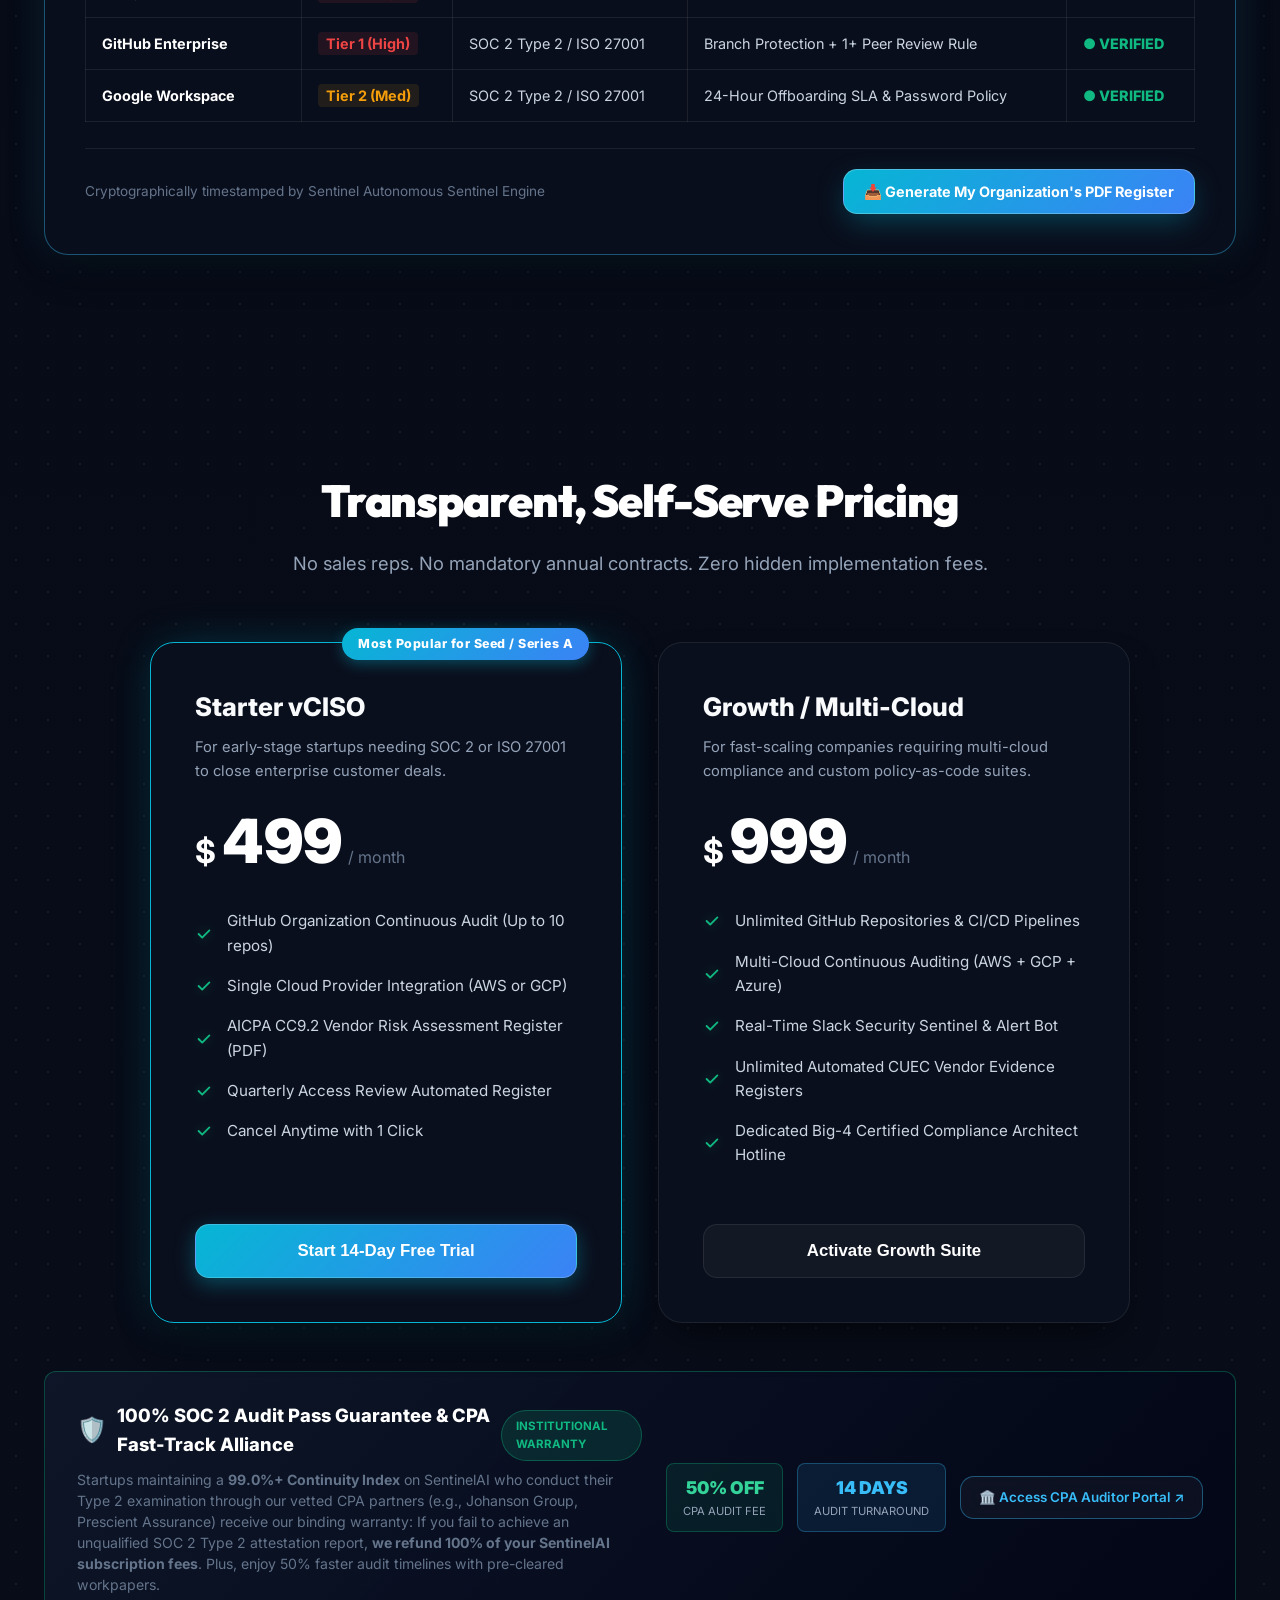
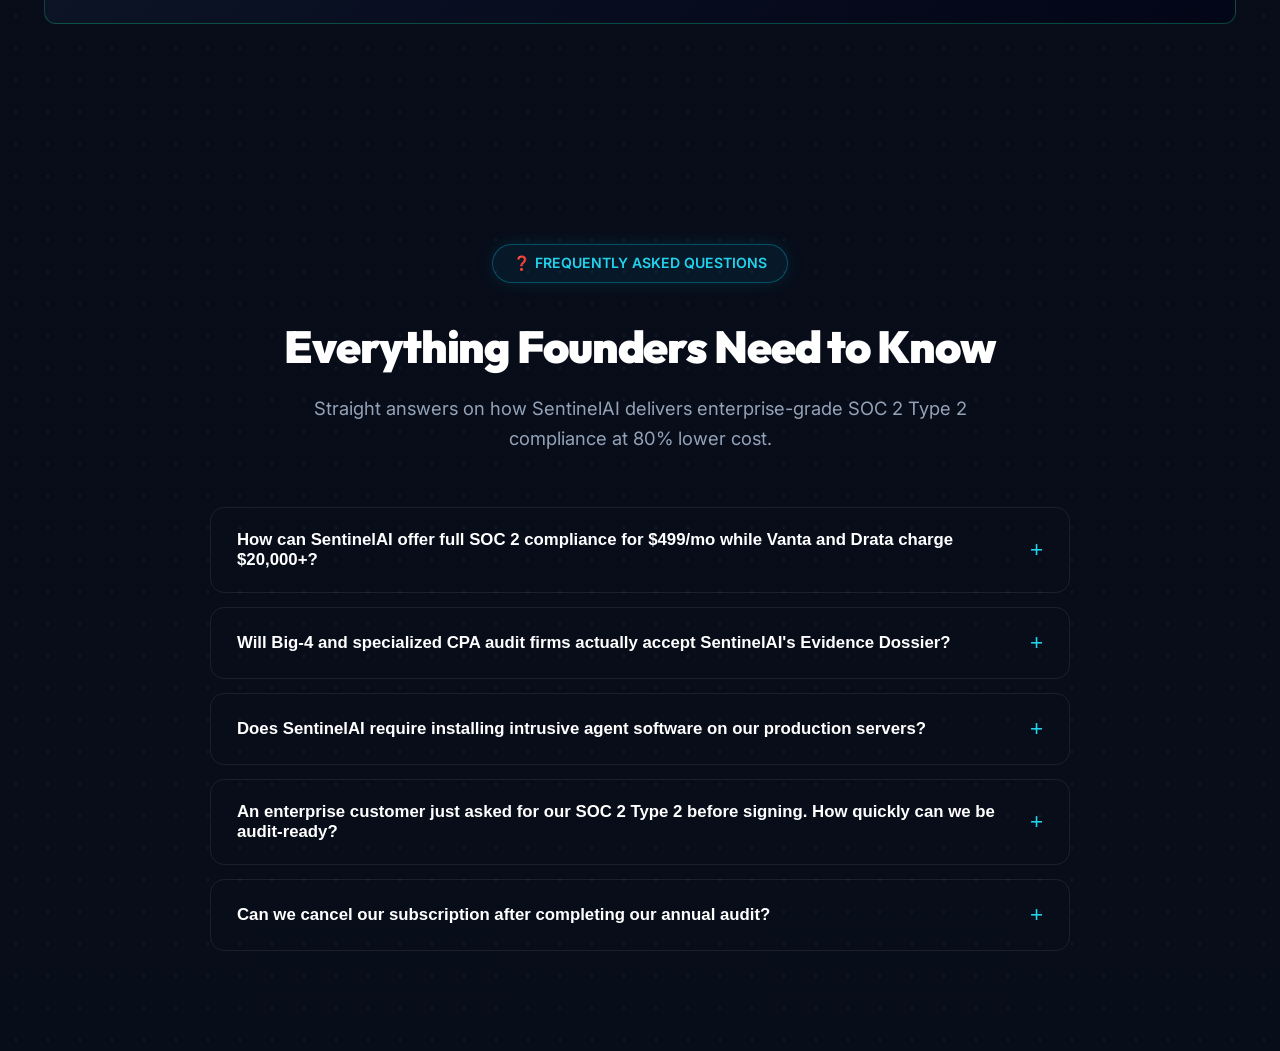
==== commit a5d1d637: "feat(reverse-onboarding): add zero-touch auditor invite magic links, AICPA AI copilot chatbot, and s" ====
--- a/index.html
+++ b/index.html
@@ -252,6 +252,9 @@
               <button class="btn-secondary" id="btn-export-policies" style="display: inline-flex; align-items: center; gap: 8px; font-size: 0.88rem; padding: 10px 16px;">
                 <span>📋 Download SOC 2 Policy Pack</span>
               </button>
+              <button class="btn-secondary" id="btn-invite-auditor" style="display: inline-flex; align-items: center; gap: 8px; font-size: 0.88rem; padding: 10px 16px; border-color: rgba(56, 189, 248, 0.4); color: #38bdf8;">
+                <span>✉️ Invite CPA Auditor</span>
+              </button>
               <button class="btn-primary" id="btn-export-scan-dossier" style="display: inline-flex; align-items: center; gap: 8px; font-size: 0.88rem; padding: 10px 18px;">
                 <span>🛡️ Export AICPA Evidence Dossier</span>
               </button>
@@ -813,6 +816,41 @@
           Dismiss
         </button>
       </div>
+  <!-- Invite CPA Auditor Modal (Reverse Onboarding) -->
+  <div class="modal-overlay" id="modal-invite-auditor" style="display: none;">
+    <div class="modal-card" style="max-width: 540px; background: #0f172a; border: 1px solid #334155; border-radius: 16px; padding: 32px; box-shadow: 0 25px 50px -12px rgba(0, 0, 0, 0.7); position: relative;">
+      <button class="modal-close" id="btn-close-invite-modal">&times;</button>
+      <div style="display: flex; align-items: center; gap: 12px; margin-bottom: 16px;">
+        <span style="font-size: 28px;">✉️</span>
+        <div>
+          <h3 style="font-size: 1.25rem; font-weight: 800; color: #ffffff; margin: 0;">Invite Independent CPA Auditor</h3>
+          <div style="font-size: 0.8rem; color: #94a3b8;">Zero-Touch Reverse Onboarding • AICPA AT-C 205 Working Papers</div>
+        </div>
+      </div>
+      <p style="font-size: 0.86rem; color: #cbd5e1; line-height: 1.5; margin-bottom: 18px;">
+        Grant your independent audit firm direct, read-only access to verify continuous telemetry, download raw AICPA evidence packages, and inspect SHA-256 hash chains.
+      </p>
+      <div style="margin-bottom: 16px;">
+        <label style="display: block; font-size: 0.78rem; text-transform: uppercase; color: #94a3b8; margin-bottom: 6px; font-weight: 600;">CPA Lead Auditor Email</label>
+        <input type="email" id="invite-auditor-email" placeholder="e.g. audit-team@johanson.cpa" style="width: 100%; background: #020617; border: 1px solid #334155; border-radius: 8px; padding: 12px 14px; color: #ffffff; font-size: 0.9rem; outline: none;">
+      </div>
+      <div style="margin-bottom: 18px;">
+        <label style="display: block; font-size: 0.78rem; text-transform: uppercase; color: #94a3b8; margin-bottom: 6px; font-weight: 600;">Cryptographically Signed Access Magic Link</label>
+        <div style="display: flex; gap: 8px;">
+          <input type="text" id="invite-magic-link" readonly value="http://localhost:8080/auditor-portal.html?client=enterprise-org/core-backend&token=AUD-98214&dossier=SOC2-DOSSIER-2026Q3" style="flex: 1; background: #020617; border: 1px solid #334155; border-radius: 8px; padding: 10px 14px; color: #38bdf8; font-family: monospace; font-size: 0.78rem; outline: none;">
+          <button class="btn-secondary" id="btn-copy-magic-link" style="padding: 10px 14px; font-size: 0.8rem; white-space: nowrap;">
+            <span>📋 Copy Link</span>
+          </button>
+        </div>
+      </div>
+      <div style="background: rgba(56, 189, 248, 0.08); border: 1px solid rgba(56, 189, 248, 0.2); border-radius: 8px; padding: 12px; margin-bottom: 20px; font-size: 0.78rem; color: #94a3b8; line-height: 1.4;">
+        💡 <strong>Zero Sales Calls Required:</strong> Your CPA auditor lands in a dedicated workspace pre-loaded with your repo evidence, sample working papers, and 24/7 AI Auditor Copilot assistance.
+      </div>
+      <div style="display: flex; gap: 12px; justify-content: flex-end;">
+        <button class="btn-primary" id="btn-send-auditor-invite" style="width: 100%; justify-content: center; padding: 12px;">
+          <span>🚀 Send Direct Auditor Invitation</span>
+        </button>
+      </div>
     </div>
   </div>
 
